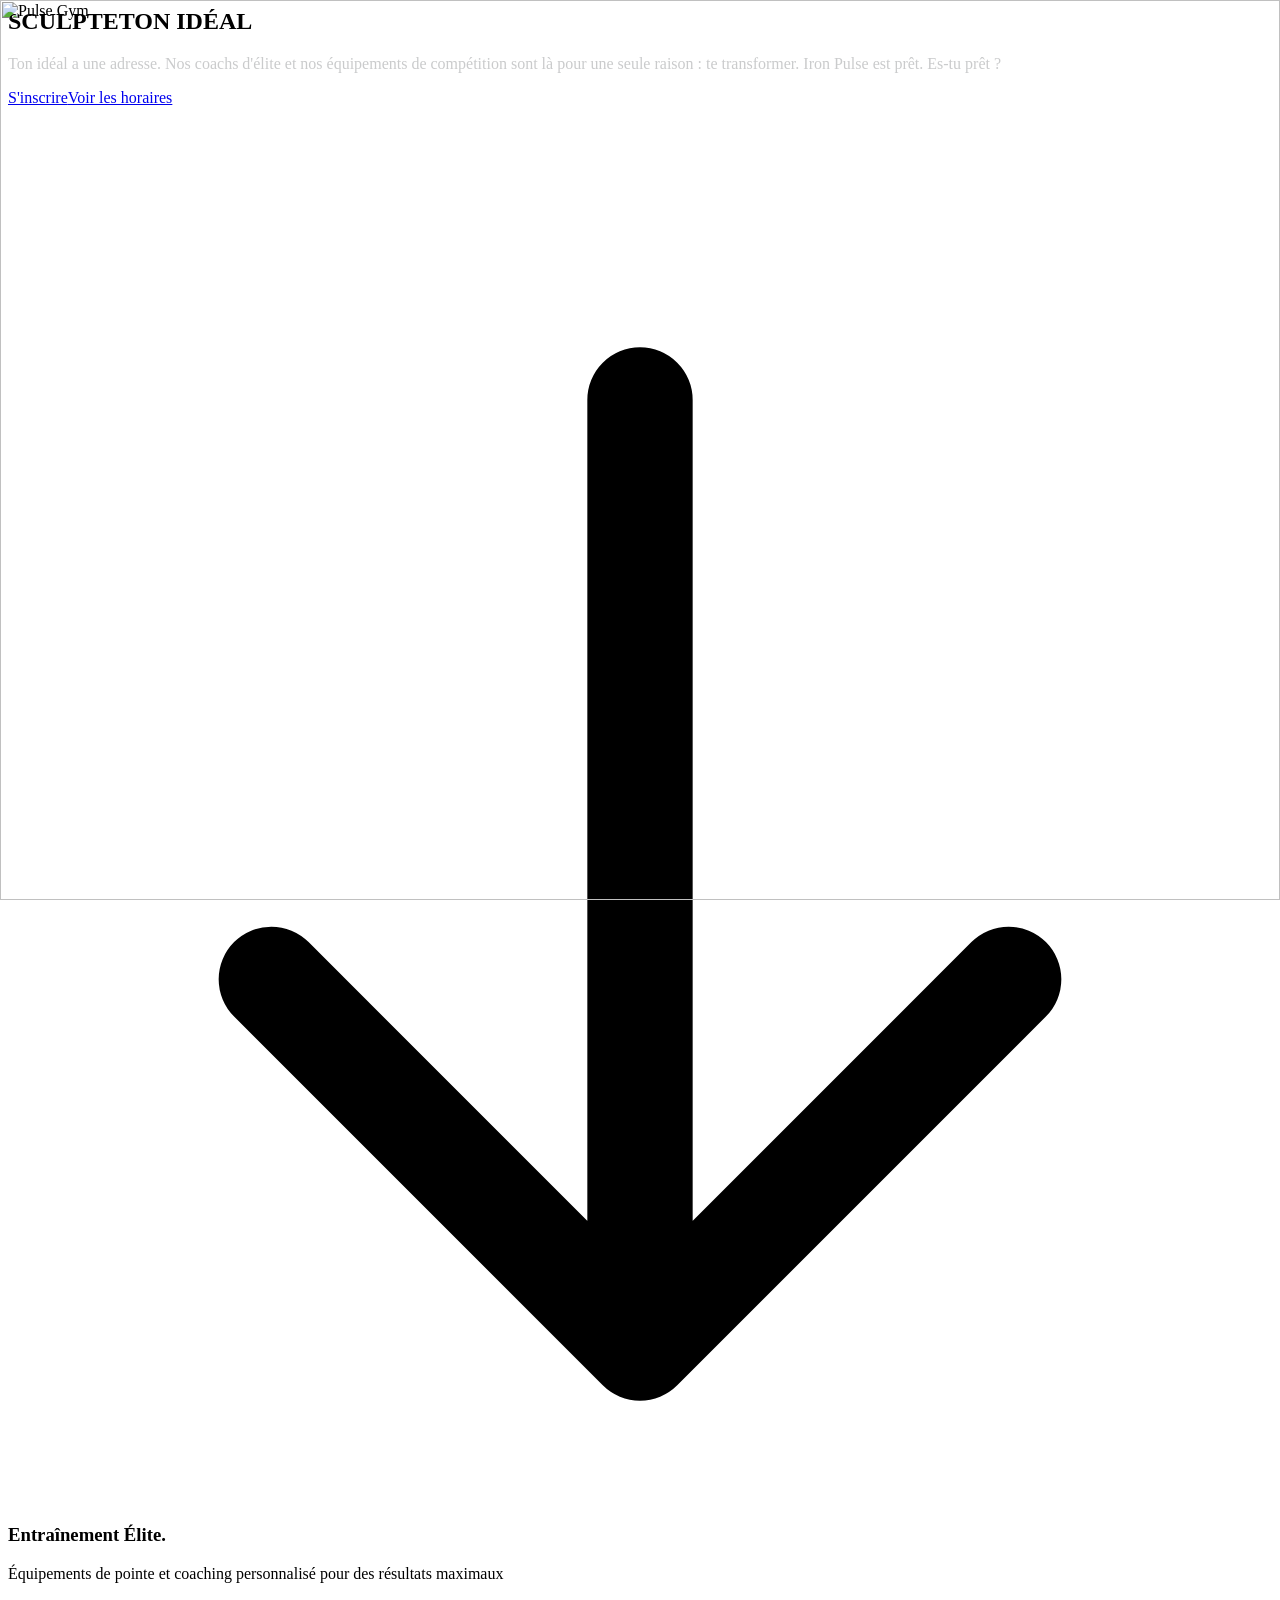
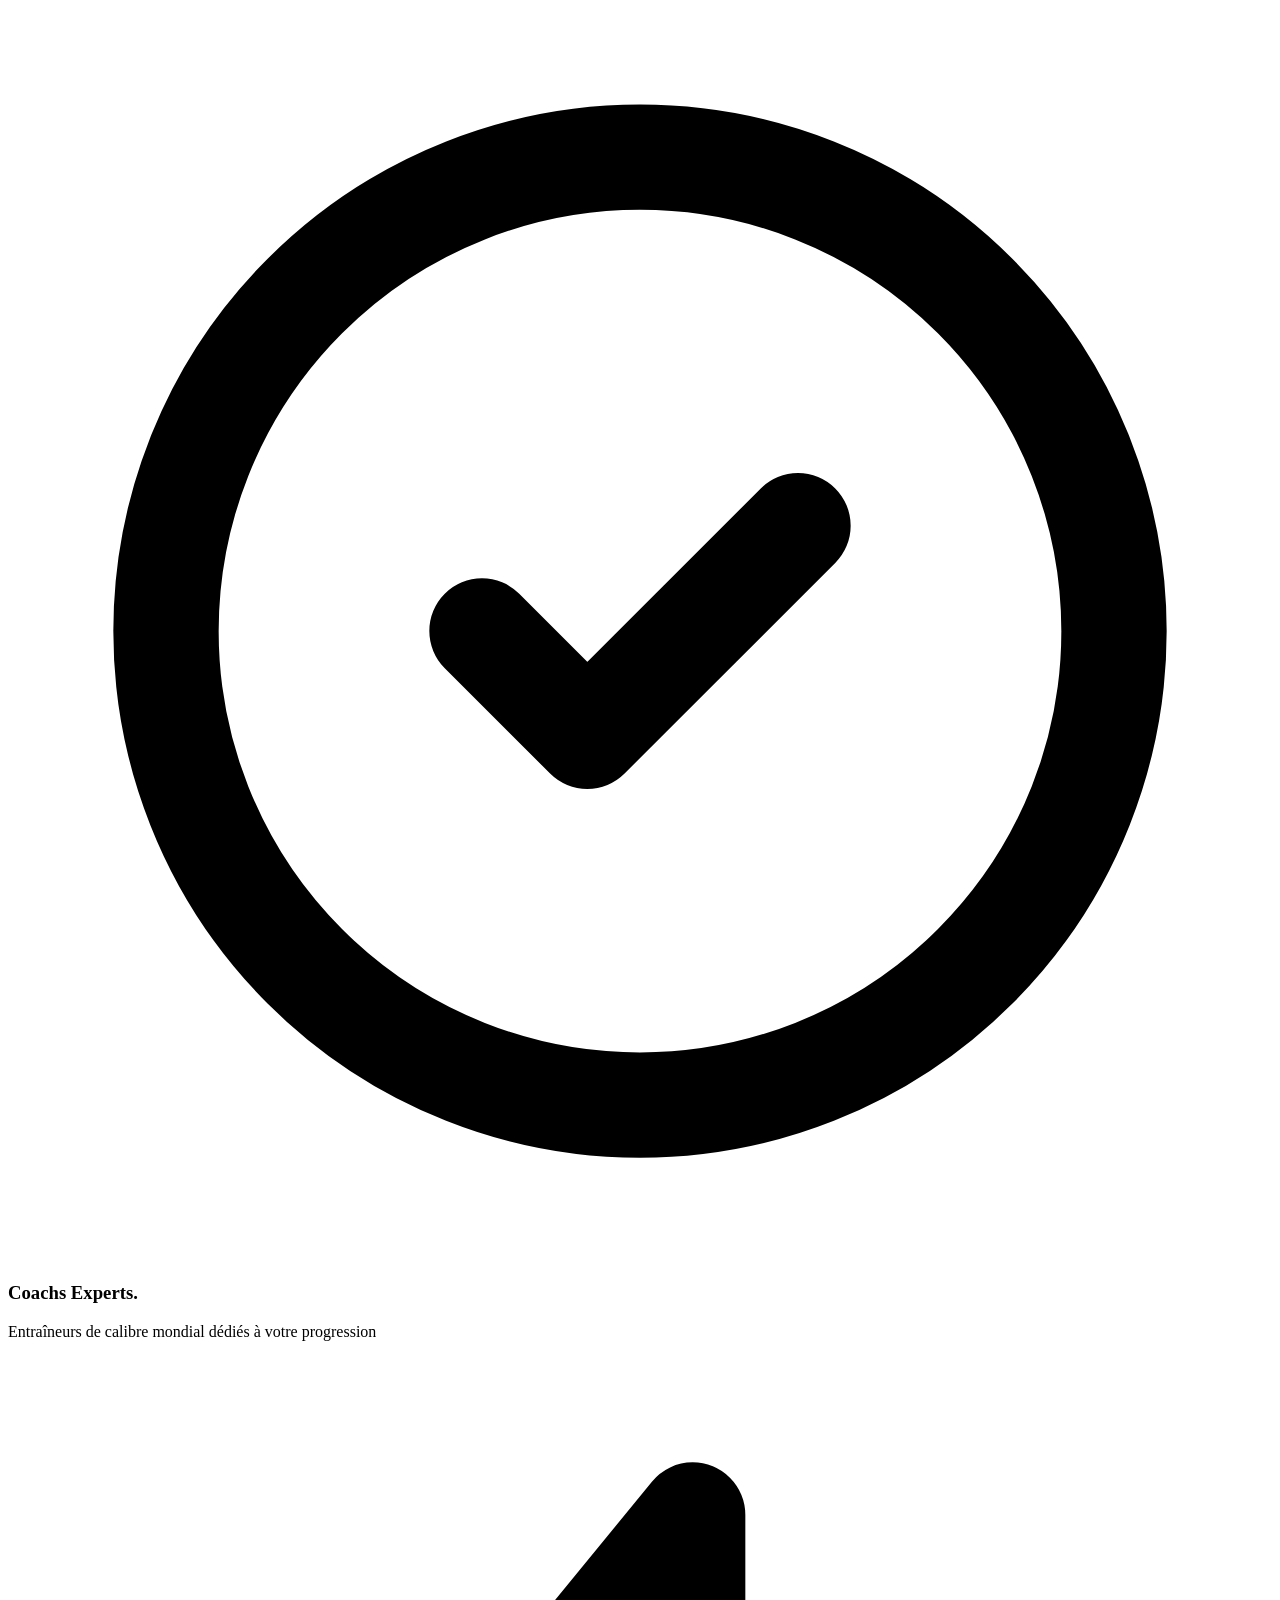
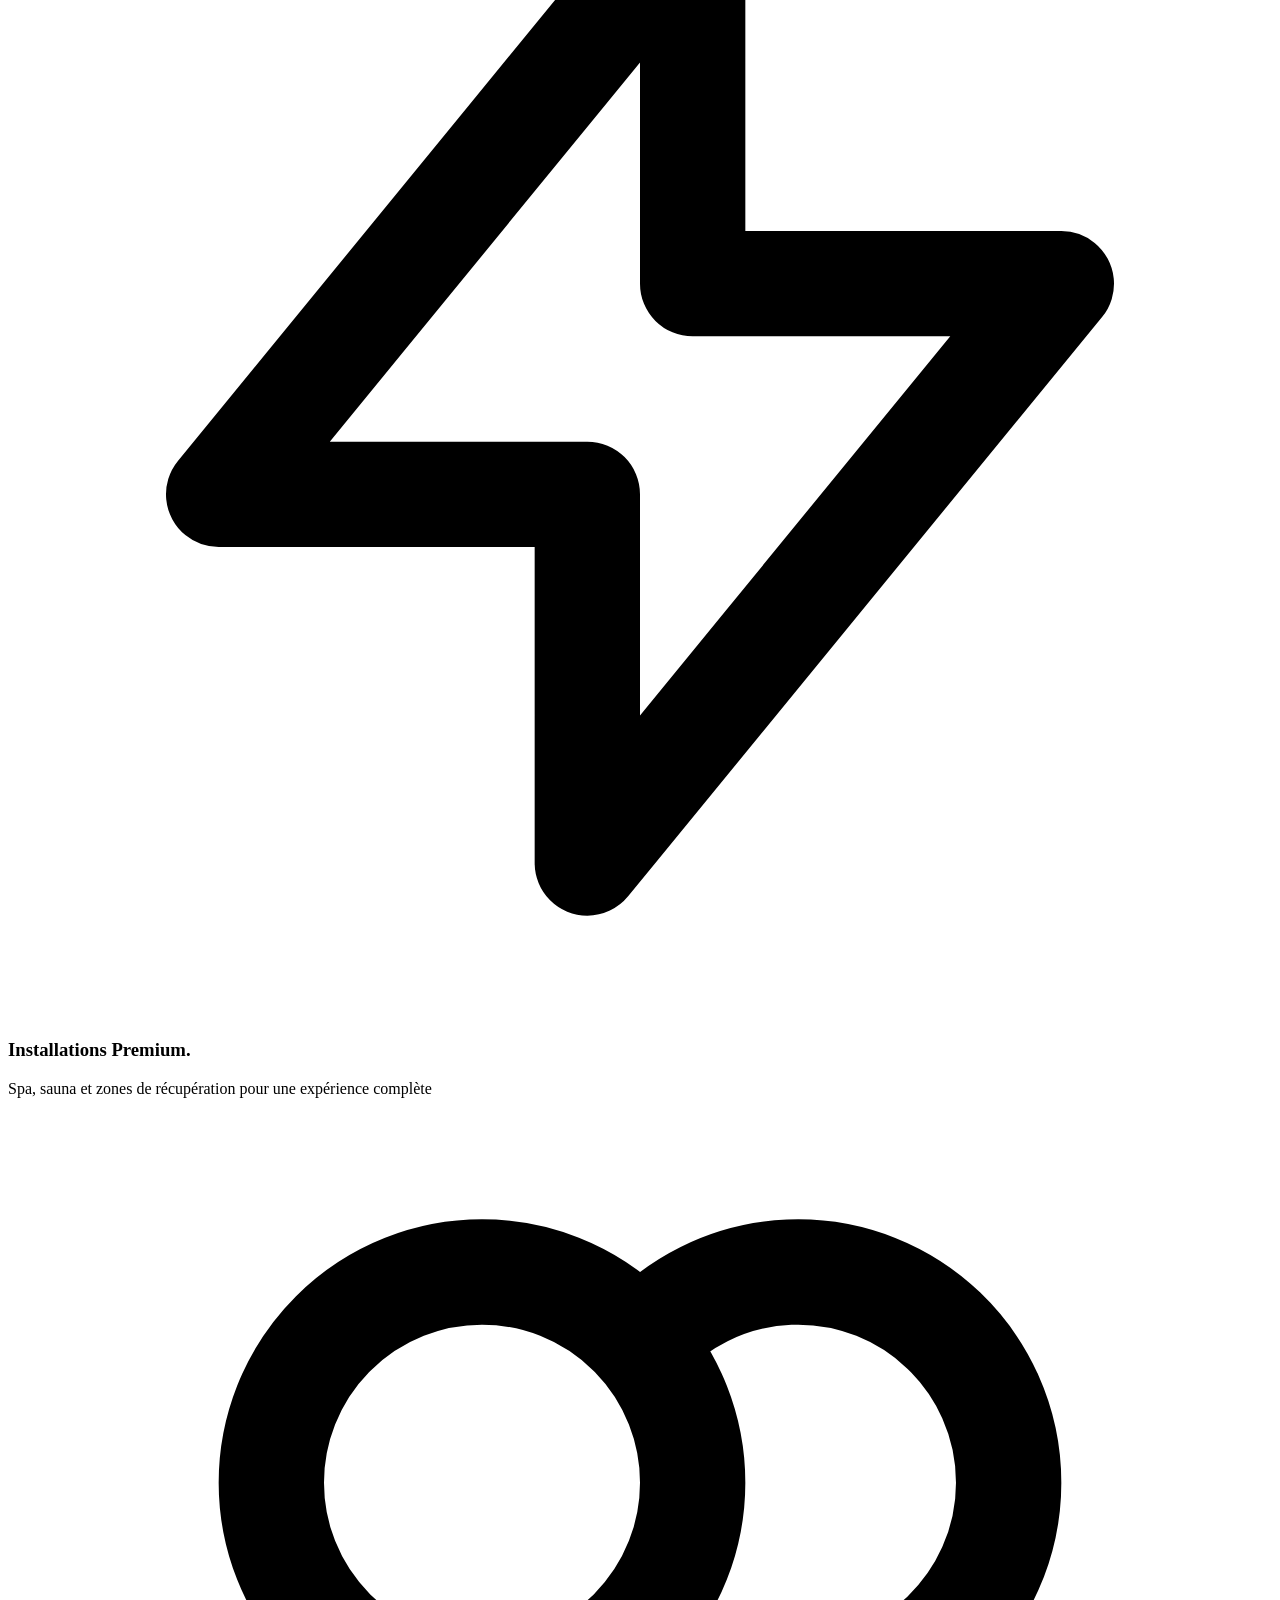
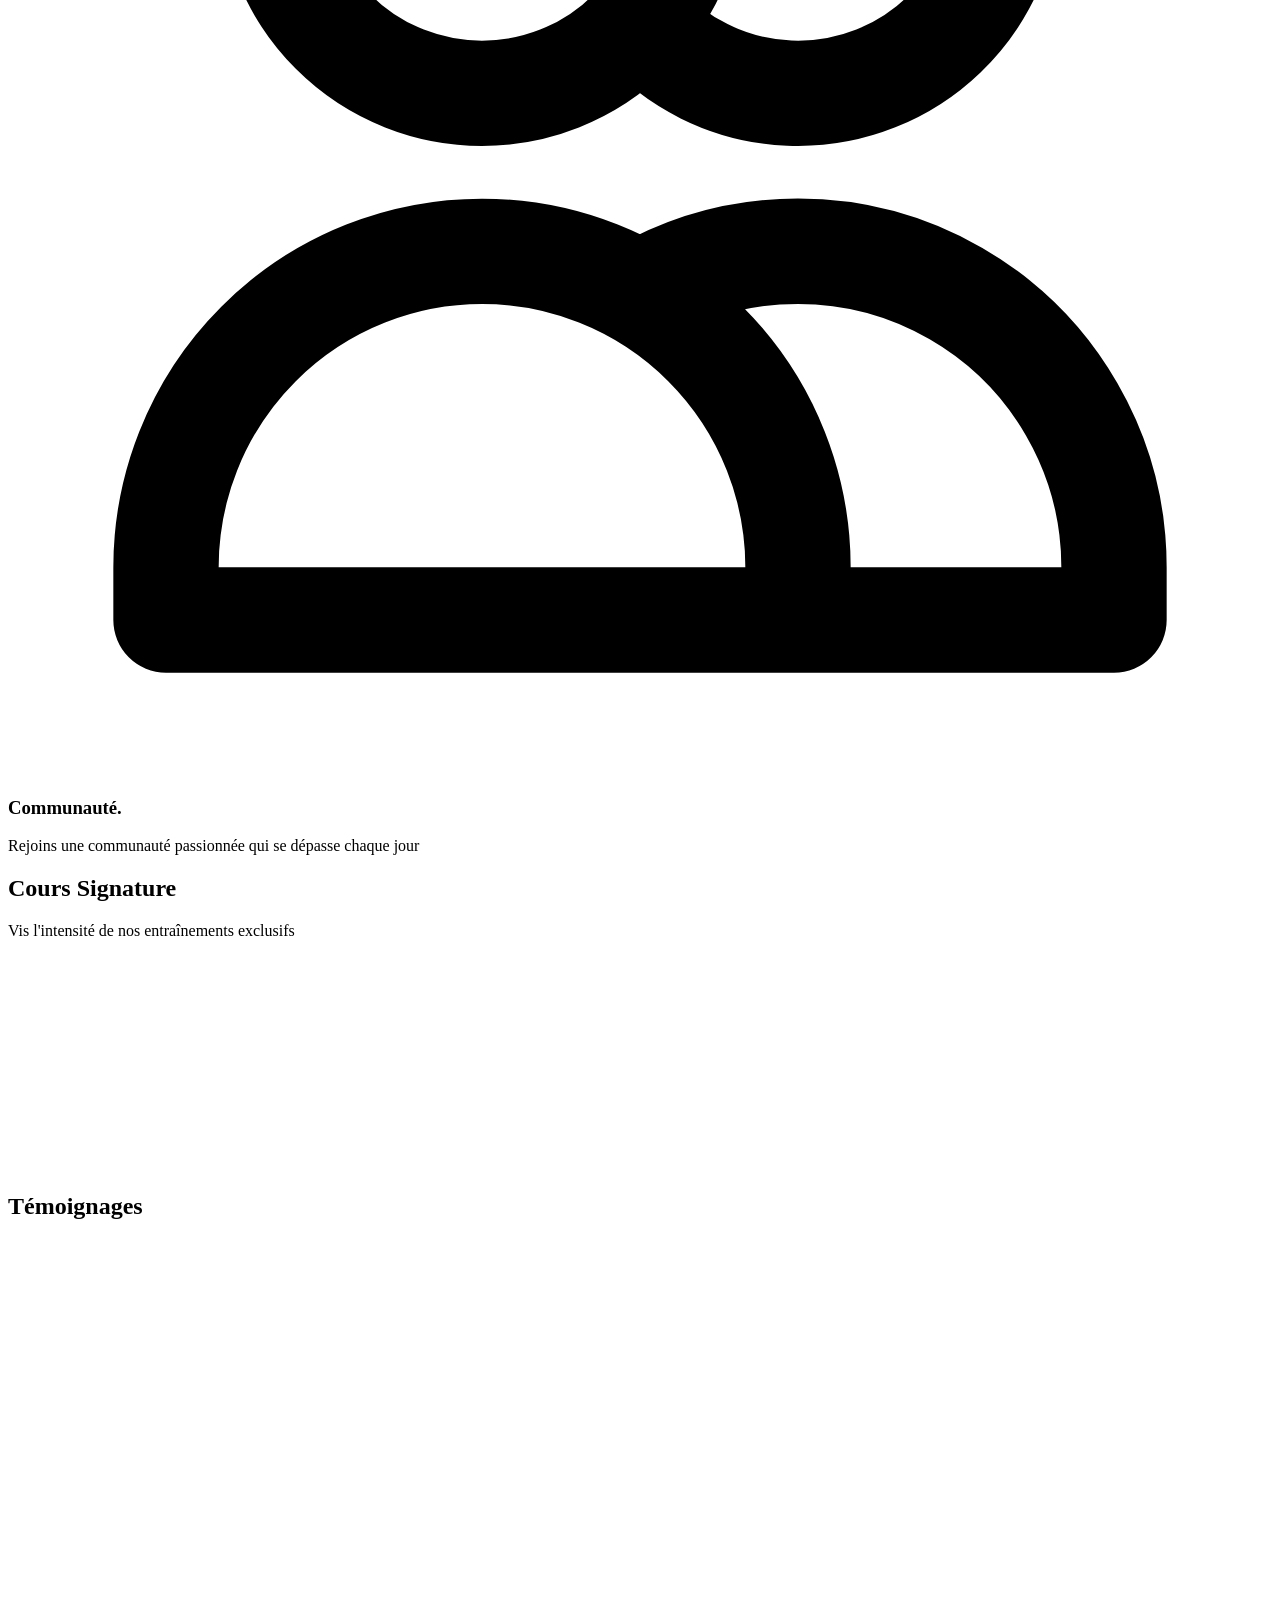
==== index.html @ 48e6e73b "Add files via upload" ====
<html lang="en"><head>
    <meta charset="UTF-8">
    <link rel="icon" href="/logo.png">
    <meta name="viewport" content="width=device-width, initial-scale=1.0">
    <title>Iron Pulse</title>
    <meta name="description" content="Pulse Gym is a fitness club that offers a wide range of classes and training programs to help you achieve your fitness goals.">
    <meta name="keywords" content="Pulse Gym, fitness, classes, trainers, schedule, contact">
    <meta name="author" content="Pulse Gym">
    <meta name="robots" content="index, follow">
    <link href="https://fonts.googleapis.com/css2?family=Inter:wght@400;500;600;700&amp;family=Oswald:wght@400;500;600;700&amp;family=Bebas+Neue&amp;display=swap" rel="stylesheet">
    <script src="js/index.js" defer></script>
    <link rel="stylesheet" href="css/index.css">
    <link rel="stylesheet" href="css/hero-index.css"></head>
  <body class="bg-blackPulse text-white font-sans">
    <div id="root"><div class="min-h-screen flex flex-col bg-blackPulse"><section class="hero-index-section relative w-full bg-blackPulse min-h-screen flex items-center overflow-hidden"><div class="absolute inset-0 z-0"><img id="hero-img" src="media/hero.webp" alt="Pulse Gym" style="position:absolute;inset:0;width:100%;height:100%;object-fit:cover;"><div class="absolute inset-0 bg-gradient-to-b from-black via-black/40 to-transparent opacity-75"><div class="absolute inset-0 bg-gradient-to-r from-black via-transparent to-black opacity-50"></div><div class="absolute inset-0 bg-[url('/noise.png')] opacity-[0.03] mix-blend-overlay"></div></div></div><div class="relative z-10 container mx-auto px-4 pt-32 pb-16"><div class="max-w-4xl"><h1 class="text-[12vw] lg:text-[12rem] font-display leading-[0.8] tracking-tighter">SCULPTE<span class="block text-transparent bg-clip-text bg-gradient-to-r from-orangePulse via-red-500 to-yellow-500 animate-gradient-x">TON IDÉAL</span></h1><p style="color:rgb(202, 203, 204)" class="font-athletic text-2xl text-greyPulse mt-6 max-w-2xl">Ton idéal a une adresse.
Nos coachs d'élite et nos équipements de compétition
sont là pour une seule raison : <span class="text-orangePulse">te transformer.</span>
Iron Pulse est prêt. Es-tu prêt ?</p><div class="flex gap-6 mt-8"><a class="group relative px-12 py-4 overflow-hidden bg-gradient-to-r from-orangePulse to-red-500 
                       text-xl font-athletic uppercase tracking-wider text-white
                       hover:from-white hover:to-white hover:text-blackPulse transition-all duration-300 flex items-center justify-center" href="/membership" data-discover="true">S'inscrire</a><a class="px-12 py-4 border-2 border-white/30 text-white text-xl font-athletic 
                       uppercase tracking-wider hover:bg-white/10 transition-all duration-300 
                       backdrop-blur-sm flex items-center justify-center" href="schedule.html" data-discover="true">Voir les horaires</a></div></div></div></section><main class="bg-blackPulse text-white"><section class="max-w-7xl mx-auto px-4 py-16"><div style="opacity: 0; transform: translateY(30px);"><h2 class="text-7xl md:text-8xl font-display text-transparent bg-clip-text bg-gradient-to-r from-orangePulse via-red-500 to-yellow-500 animate-gradient-x mb-8">DÉPASSE TES LIMITES</h2><div class="space-y-4"><p class="font-athletic text-3xl text-greyPulse leading-tight tracking-wide" style="opacity: 0; transform: translateX(-20px);">TRANSFORME TON CORPS DANS NOS<span class="text-orangePulse"> INSTALLATIONS D'ÉLITE </span></p><p class="font-athletic text-2xl text-greyPulse leading-tight tracking-wide" style="opacity: 0; transform: translateX(-20px);">LÀ OÙ LES CHAMPIONS S'ENTRAÎNENT 24/7</p></div></div></section><section class="bg-gradient-to-b from-black/50 to-transparent py-24"><div class="max-w-7xl mx-auto px-4"><div class="grid grid-cols-1 md:grid-cols-2 lg:grid-cols-4 gap-8"><div class="bg-black/30 p-8 rounded-lg border border-white/5 hover:border-orangePulse/30 transition-all duration-300"><div class="text-orangePulse mb-4"><svg class="w-8 h-8" fill="none" viewBox="0 0 24 24" stroke="currentColor"><path stroke-linecap="round" stroke-linejoin="round" stroke-width="2" d="M19 14l-7 7m0 0l-7-7m7 7V3"></path></svg></div><h3 class="text-3xl font-display text-white mb-3">Entraînement Élite<span class="text-orangePulse">.</span></h3><p class="font-athletic text-lg text-greyPulse">Équipements de pointe et coaching personnalisé pour des résultats maximaux</p></div><div class="bg-black/30 p-8 rounded-lg border border-white/5 hover:border-orangePulse/30 transition-all duration-300"><div class="text-orangePulse mb-4"><svg class="w-8 h-8" fill="none" viewBox="0 0 24 24" stroke="currentColor"><path stroke-linecap="round" stroke-linejoin="round" stroke-width="2" d="M9 12l2 2 4-4m6 2a9 9 0 11-18 0 9 9 0 0118 0z"></path></svg></div><h3 class="text-3xl font-display text-white mb-3">Coachs Experts<span class="text-orangePulse">.</span></h3><p class="font-athletic text-lg text-greyPulse">Entraîneurs de calibre mondial dédiés à votre progression</p></div><div class="bg-black/30 p-8 rounded-lg border border-white/5 hover:border-orangePulse/30 transition-all duration-300"><div class="text-orangePulse mb-4"><svg class="w-8 h-8" fill="none" viewBox="0 0 24 24" stroke="currentColor"><path stroke-linecap="round" stroke-linejoin="round" stroke-width="2" d="M13 10V3L4 14h7v7l9-11h-7z"></path></svg></div><h3 class="text-3xl font-display text-white mb-3">Installations Premium<span class="text-orangePulse">.</span></h3><p class="font-athletic text-lg text-greyPulse">Spa, sauna et zones de récupération pour une expérience complète</p></div><div class="bg-black/30 p-8 rounded-lg border border-white/5 hover:border-orangePulse/30 transition-all duration-300"><div class="text-orangePulse mb-4"><svg class="w-8 h-8" fill="none" viewBox="0 0 24 24" stroke="currentColor"><path stroke-linecap="round" stroke-linejoin="round" stroke-width="2" d="M12 4.354a4 4 0 110 5.292M15 21H3v-1a6 6 0 0112 0v1zm0 0h6v-1a6 6 0 00-9-5.197M13 7a4 4 0 11-8 0 4 4 0 018 0z"></path></svg></div><h3 class="text-3xl font-display text-white mb-3">Communauté<span class="text-orangePulse">.</span></h3><p class="font-athletic text-lg text-greyPulse">Rejoins une communauté passionnée qui se dépasse chaque jour</p></div></div></div></section><section class="py-24 relative overflow-hidden"><div class="absolute inset-0 bg-[url('https://images.unsplash.com/photo-1534258936925-c58bed479fcb')] bg-cover bg-center opacity-20"></div><div class="relative max-w-7xl mx-auto px-4"><div class="text-center mb-16"><h2 class="text-6xl font-display mb-4">Cours Signature</h2><p class="font-athletic text-2xl text-greyPulse">Vis l'intensité de nos entraînements exclusifs</p></div><div class="grid grid-cols-1 md:grid-cols-3 gap-8"><div class="group relative aspect-[3/4] overflow-hidden rounded-lg cursor-pointer" style="background-image: url(&quot;https://images.unsplash.com/photo-1601422407692-ec4eeec1d9b3?q=80&amp;w=1200&quot;); background-size: cover; background-position: center center; opacity: 0; transform: scale(0.9);"><div class="absolute inset-0 bg-gradient-to-t from-black via-black/50 to-transparent opacity-80 group-hover:opacity-90 transition-opacity duration-300"></div><div class="absolute bottom-0 left-0 p-6"><h3 class="text-3xl font-display text-white mb-2">HIIT Fusion</h3><a class="inline-block bg-orangePulse text-white px-6 py-2 font-athletic uppercase tracking-wider hover:bg-white hover:text-orangePulse transition-all duration-300" href="classes.html" data-discover="true">En savoir plus</a></div></div><div class="group relative aspect-[3/4] overflow-hidden rounded-lg cursor-pointer" style="background-image: url(&quot;https://images.unsplash.com/photo-1517838277536-f5f99be501cd?q=80&amp;w=1200&quot;); background-size: cover; background-position: center center; opacity: 0; transform: scale(0.9);"><div class="absolute inset-0 bg-gradient-to-t from-black via-black/50 to-transparent opacity-80 group-hover:opacity-90 transition-opacity duration-300"></div><div class="absolute bottom-0 left-0 p-6"><h3 class="text-3xl font-display text-white mb-2">Haltérophilie</h3><a class="inline-block bg-orangePulse text-white px-6 py-2 font-athletic uppercase tracking-wider hover:bg-white hover:text-orangePulse transition-all duration-300" href="classes.html" data-discover="true">En savoir plus</a></div></div><div class="group relative aspect-[3/4] overflow-hidden rounded-lg cursor-pointer" style="background-image: url(&quot;https://images.unsplash.com/photo-1549719386-74dfcbf7dbed?q=80&amp;w=1200&quot;); background-size: cover; background-position: center center; opacity: 0; transform: scale(0.9);"><div class="absolute inset-0 bg-gradient-to-t from-black via-black/50 to-transparent opacity-80 group-hover:opacity-90 transition-opacity duration-300"></div><div class="absolute bottom-0 left-0 p-6"><h3 class="text-3xl font-display text-white mb-2">Boxe</h3><a class="inline-block bg-orangePulse text-white px-6 py-2 font-athletic uppercase tracking-wider hover:bg-white hover:text-orangePulse transition-all duration-300" href="classes.html" data-discover="true">En savoir plus</a></div></div></div></div></section><section class="py-24 bg-gradient-to-b from-transparent to-black/50"><div class="max-w-7xl mx-auto px-4"><h2 class="text-6xl font-display text-center mb-16">Témoignages</h2><div class="grid grid-cols-1 md:grid-cols-3 gap-8"><div class="bg-black/30 p-8 rounded-lg relative" style="opacity: 0; transform: translateY(20px);"><div class="mb-6"><img src="https://images.unsplash.com/photo-1438761681033-6461ffad8d80?w=400" alt="Sarah Johnson" class="w-20 h-20 rounded-full mx-auto mb-4 object-cover"><p class="font-athletic text-xl text-greyPulse mb-4">"Iron Pulse a complètement transformé ma façon de m'entraîner. Les installations et les coachs sont exceptionnels."</p><h4 class="text-xl font-display text-orangePulse">Sarah Johnson</h4><p class="font-athletic text-greyPulse">Athlète professionnelle</p></div></div><div class="bg-black/30 p-8 rounded-lg relative" style="opacity: 0; transform: translateY(20px);"><div class="mb-6"><img src="https://images.unsplash.com/photo-1472099645785-5658abf4ff4e?w=400" alt="Michael Chen" class="w-20 h-20 rounded-full mx-auto mb-4 object-cover"><p class="font-athletic text-xl text-greyPulse mb-4">"Les horaires flexibles et les équipements haut de gamme s'adaptent parfaitement à mon mode de vie chargé."</p><h4 class="text-xl font-display text-orangePulse">Michael Chen</h4><p class="font-athletic text-greyPulse">Chef d'entreprise</p></div></div><div class="bg-black/30 p-8 rounded-lg relative" style="opacity: 0; transform: translateY(20px);"><div class="mb-6"><img src="https://images.unsplash.com/photo-1534528741775-53994a69daeb?w=400" alt="Emma Williams" class="w-20 h-20 rounded-full mx-auto mb-4 object-cover"><p class="font-athletic text-xl text-greyPulse mb-4">"L'ambiance ici est incroyable. Je n'ai jamais été aussi motivée à me surpasser."</p><h4 class="text-xl font-display text-orangePulse">Emma Williams</h4><p class="font-athletic text-greyPulse">Passionnée de fitness</p></div></div></div></div></section><section class="py-24 relative overflow-hidden"><div class="absolute inset-0 bg-gradient-to-r from-orangePulse to-red-500 opacity-50"></div><div class="relative max-w-7xl mx-auto px-4 text-center"><div style="opacity: 0; transform: translateY(30px);"><h2 class="text-7xl md:text-9xl font-display uppercase mb-8" style="opacity: 0; transform: scale(0.9);"><span style="opacity: 0; transform: translateY(20px);">ÉCRIS</span> <span class="text-transparent bg-clip-text bg-gradient-to-r from-black to-black/80" style="opacity: 0; transform: translateY(20px);">TON HISTOIRE</span></h2><div class="flex flex-wrap justify-center gap-6" style="opacity: 0; transform: translateY(20px);"><a class="bg-black text-white px-12 py-4 text-xl font-athletic uppercase tracking-wider hover:bg-white hover:text-black transition-all duration-300 transform hover:scale-105" href="membership.html" data-discover="true">Rejoindre</a><a class="border-2 border-black text-black px-12 py-4 text-xl font-athletic uppercase tracking-wider hover:bg-black hover:text-white transition-all duration-300 transform hover:scale-105" href="contact.html" data-discover="true">Nous contacter</a></div></div></div></section></main><footer></footer></div></div> 
                            </body></html>
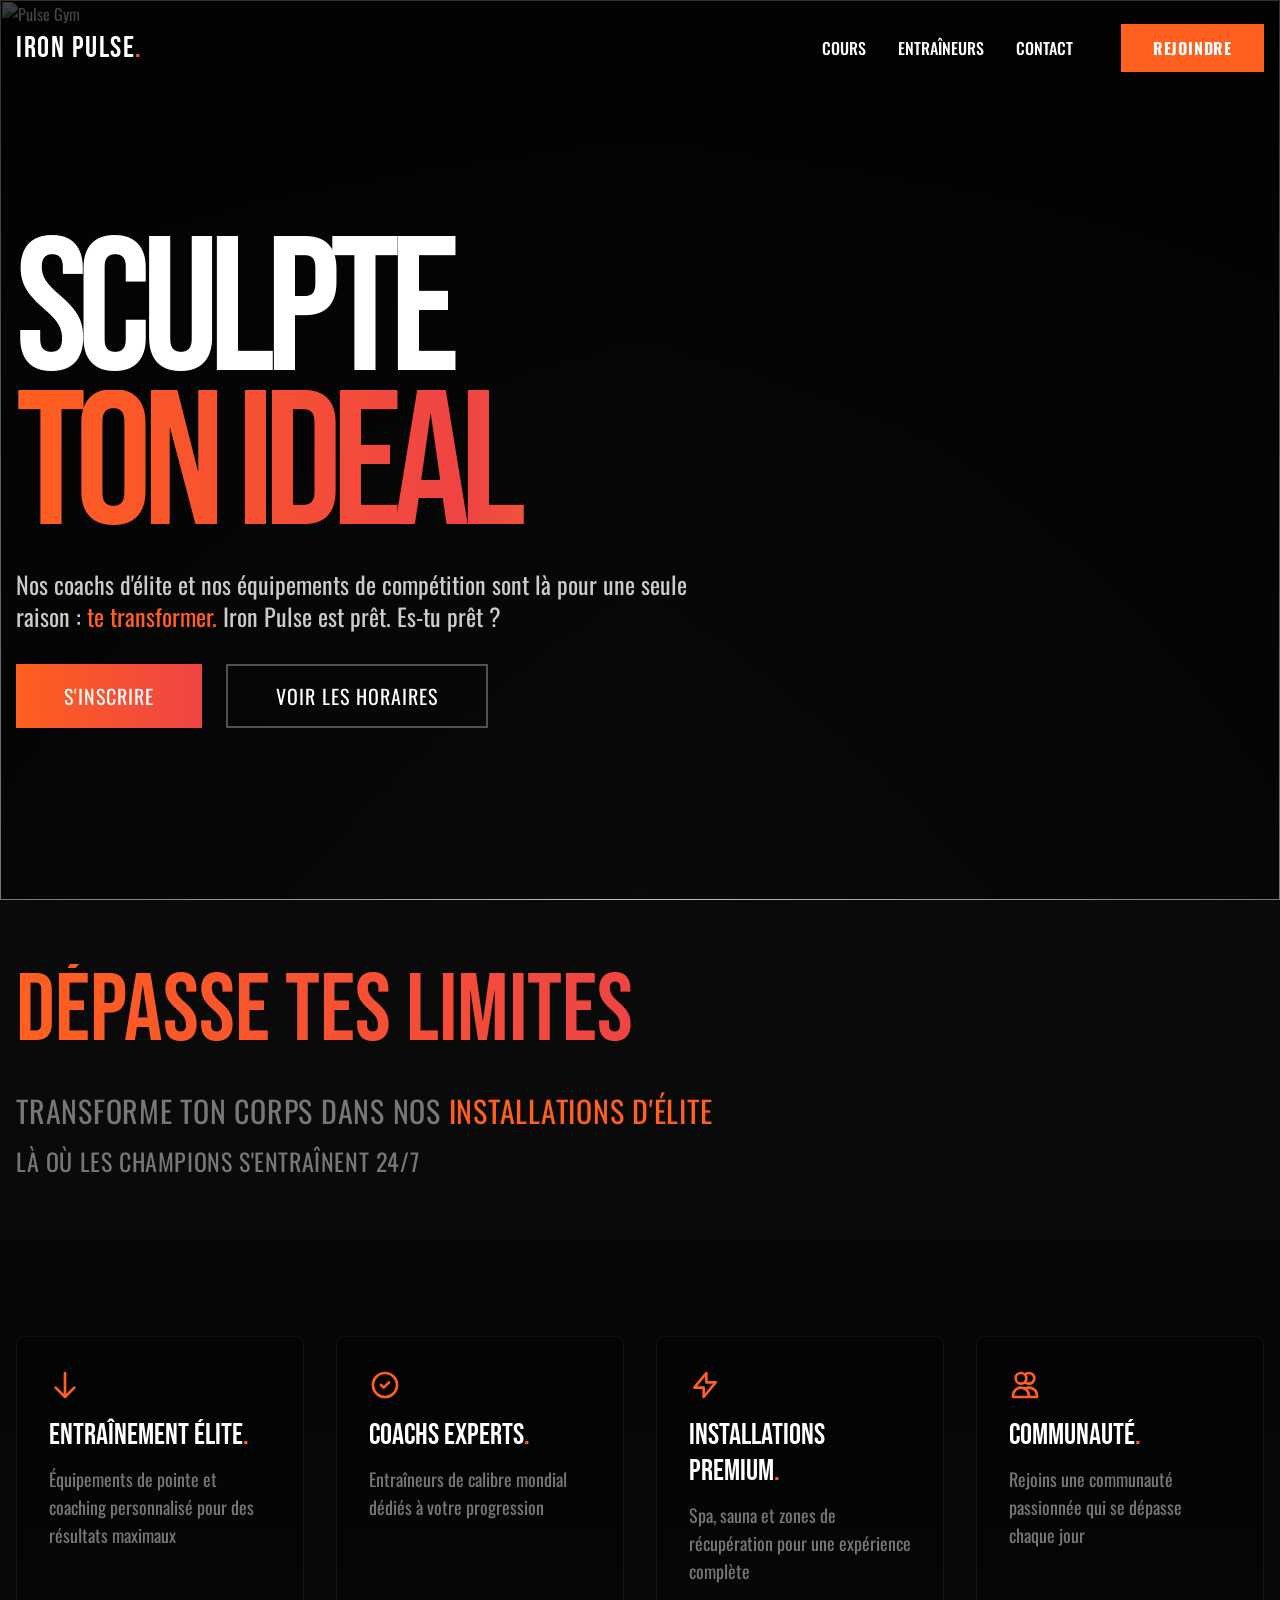
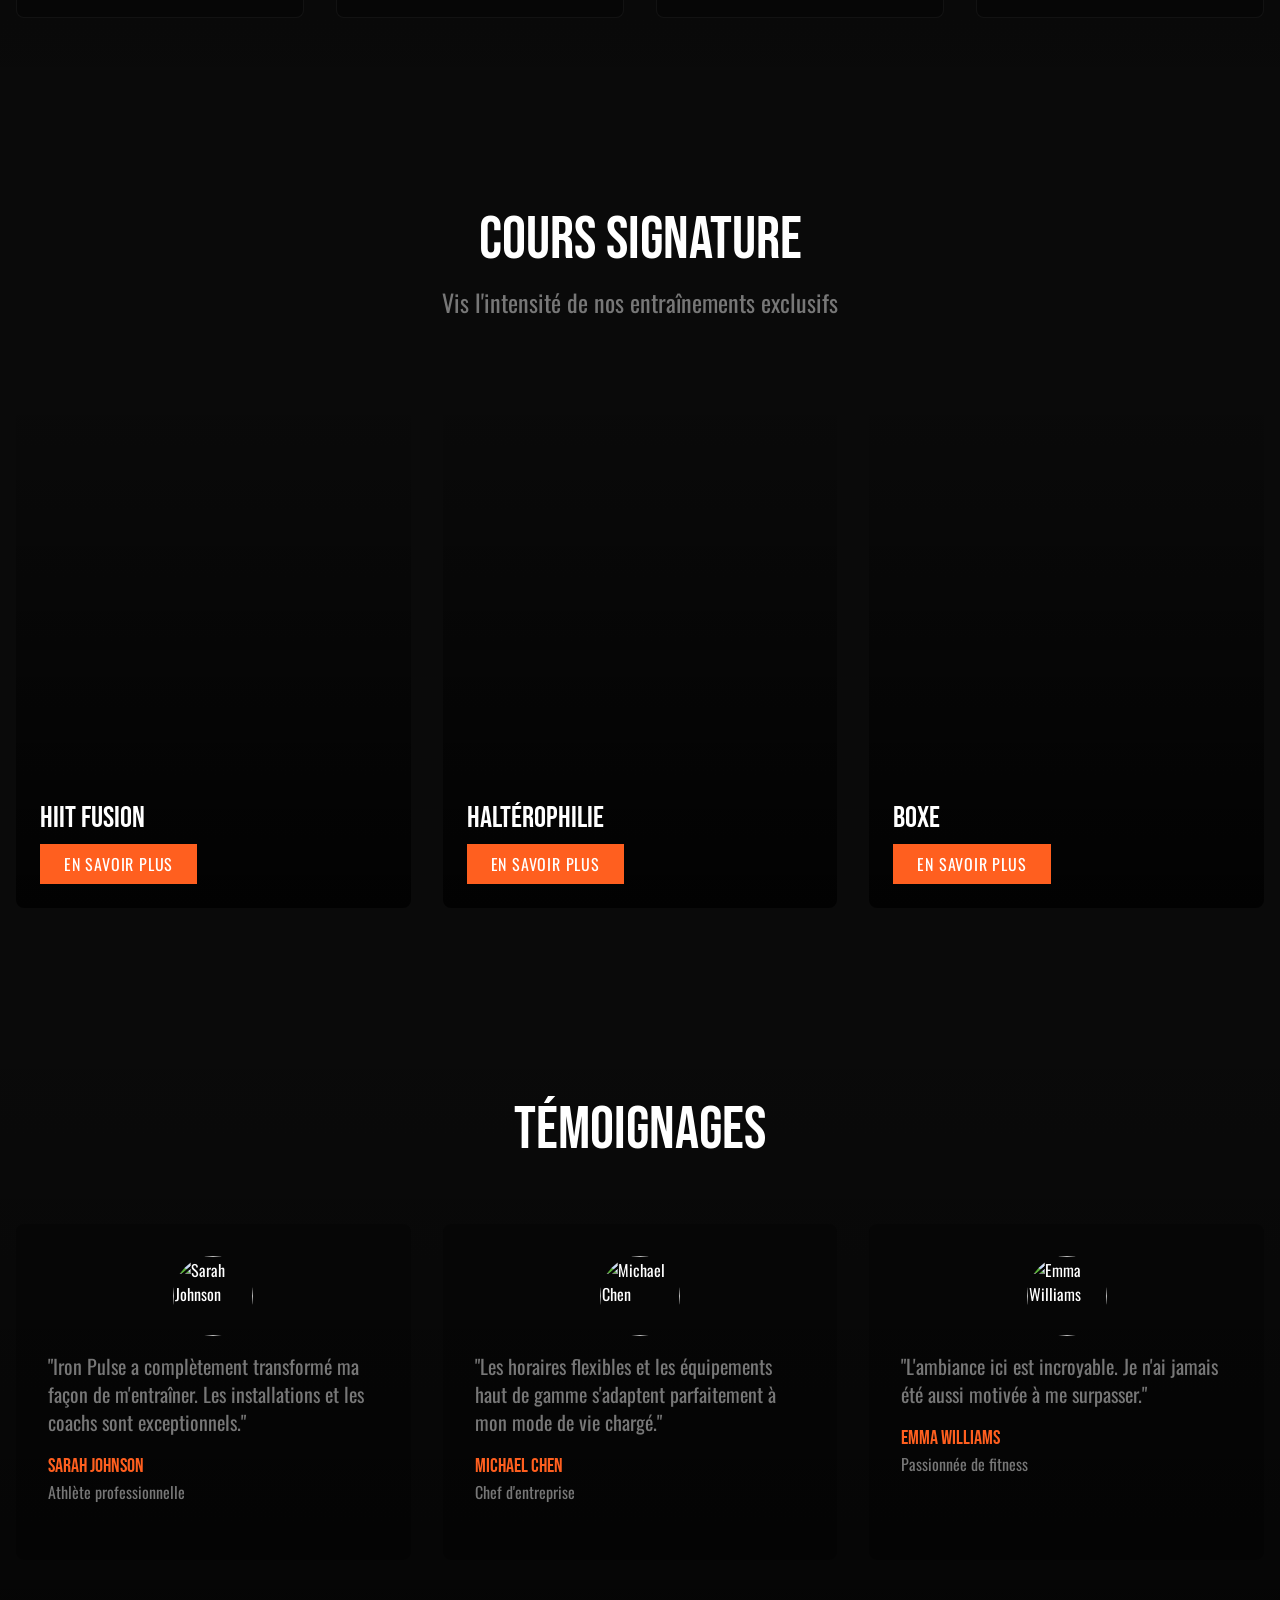
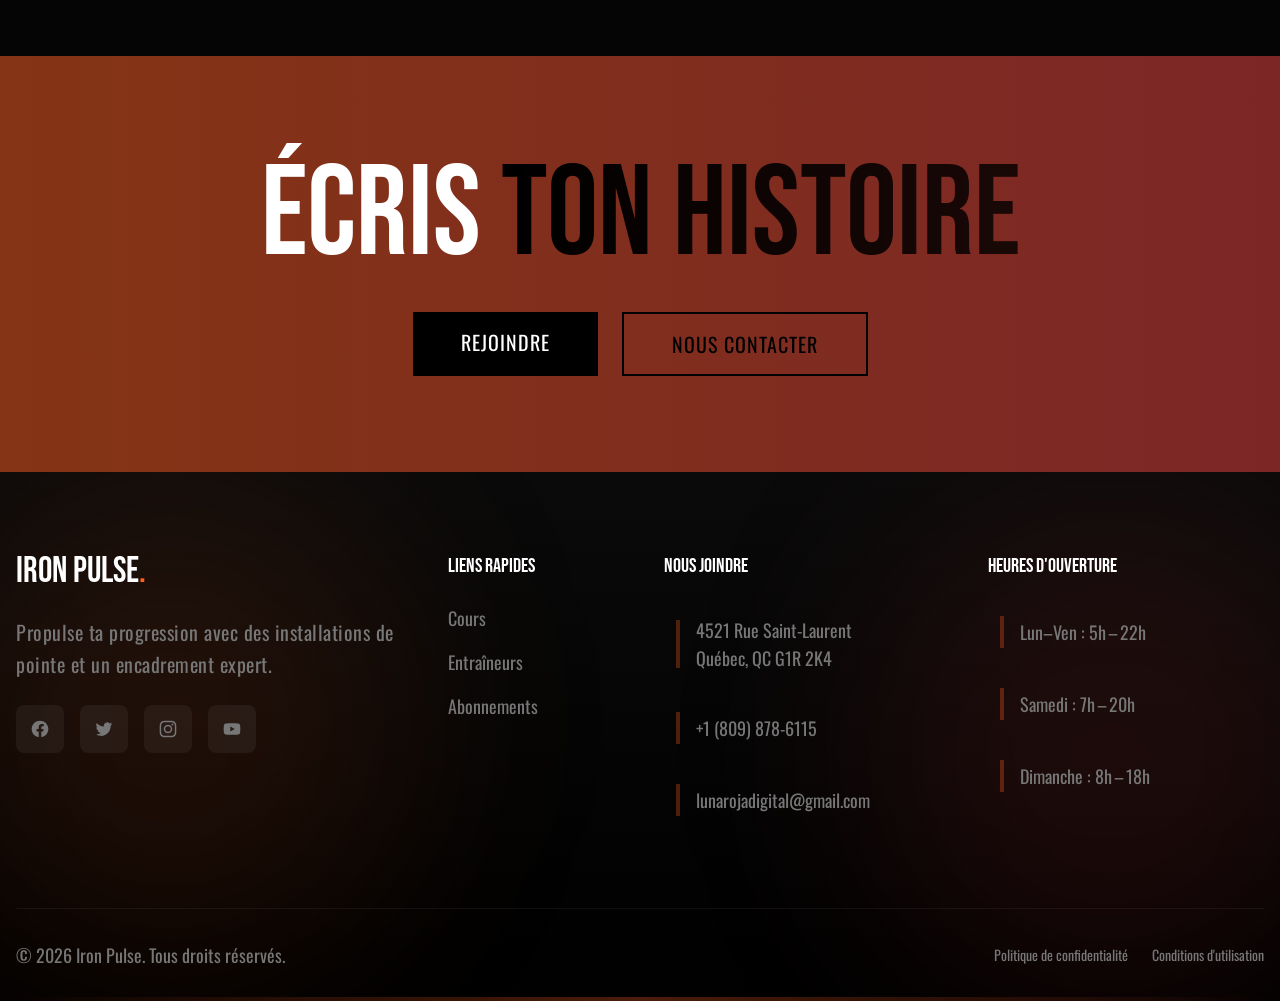
==== commit 23bf11da: "Add files via upload" ====
--- a/index.html
+++ b/index.html
@@ -7,17 +7,41 @@
     <meta name="keywords" content="Pulse Gym, fitness, classes, trainers, schedule, contact">
     <meta name="author" content="Pulse Gym">
     <meta name="robots" content="index, follow">
-    <link href="https://fonts.googleapis.com/css2?family=Inter:wght@400;500;600;700&amp;family=Oswald:wght@400;500;600;700&amp;family=Bebas+Neue&amp;display=swap" rel="stylesheet">
-    <script src="js/index.js" defer></script>
+    <link rel="preload" href="font/BebasNeue-Regular.woff2" as="font" type="font/woff2" crossorigin>
+    <link rel="preload" href="font/Oswald-VariableFont_wght.woff2" as="font" type="font/woff2" crossorigin>
+    <link rel="preload" as="script" href="js/index.js">
     <link rel="stylesheet" href="css/index.css">
     <link rel="stylesheet" href="css/hero-index.css"></head>
   <body class="bg-blackPulse text-white font-sans">
-    <div id="root"><div class="min-h-screen flex flex-col bg-blackPulse"><section class="hero-index-section relative w-full bg-blackPulse min-h-screen flex items-center overflow-hidden"><div class="absolute inset-0 z-0"><img id="hero-img" src="media/hero.webp" alt="Pulse Gym" style="position:absolute;inset:0;width:100%;height:100%;object-fit:cover;"><div class="absolute inset-0 bg-gradient-to-b from-black via-black/40 to-transparent opacity-75"><div class="absolute inset-0 bg-gradient-to-r from-black via-transparent to-black opacity-50"></div><div class="absolute inset-0 bg-[url('/noise.png')] opacity-[0.03] mix-blend-overlay"></div></div></div><div class="relative z-10 container mx-auto px-4 pt-32 pb-16"><div class="max-w-4xl"><h1 class="text-[12vw] lg:text-[12rem] font-display leading-[0.8] tracking-tighter">SCULPTE<span class="block text-transparent bg-clip-text bg-gradient-to-r from-orangePulse via-red-500 to-yellow-500 animate-gradient-x">TON IDÉAL</span></h1><p style="color:rgb(202, 203, 204)" class="font-athletic text-2xl text-greyPulse mt-6 max-w-2xl">Ton idéal a une adresse.
-Nos coachs d'élite et nos équipements de compétition
+<script>
+(function(){
+  var bar=document.getElementById('pg-bar-fill');
+  var loader=document.getElementById('pg-loader');
+  var start=Date.now();
+  var p=0;
+  var t=setInterval(function(){p=Math.min(p+(p<70?22:p<90?8:2),94);bar.style.width=p+'%';},80);
+  function hide(){
+    if(hide.done)return;
+    var delay=Math.max(0,400-(Date.now()-start));
+    setTimeout(function(){
+      hide.done=true;
+      clearInterval(t);bar.style.width='100%';
+      setTimeout(function(){loader.classList.add('pg-hide');setTimeout(function(){if(loader.parentNode)loader.remove();},420);},80);
+    },delay);
+  }
+  var img=new Image();img.onload=img.onerror=hide;
+  img.src='media/hero.webp';
+  window.addEventListener('load',hide);
+  setTimeout(hide,2000);
+})();
+</script>
+<!-- LOADER INLINE - Se muestra inmediatamente -->
+<div id="pg-loader" class="pg-loader" aria-hidden="false"><div class="pg-loader-logo">IRON PULSE<span>.</span></div><div class="pg-bar-track"><div class="pg-bar-fill" id="pg-bar-fill"></div></div></div>
+<style>.pg-loader{position:fixed;inset:0;z-index:9999;background:#0a0a0a;display:flex;flex-direction:column;align-items:center;justify-content:center;gap:2rem;transition:opacity .4s ease}.pg-loader.pg-hide{opacity:0;pointer-events:none}.pg-loader-logo{font-family:"Bebas Neue",sans-serif;font-size:3.5rem;letter-spacing:6px;color:#fff;animation:pg-pulse 1.4s ease-in-out infinite}.pg-loader-logo span{color:#FF5F1F}.pg-bar-track{width:160px;height:2px;background:rgba(255,255,255,.08);border-radius:2px;overflow:hidden}.pg-bar-fill{height:100%;width:0;background:linear-gradient(90deg,#FF5F1F,#ef4444);border-radius:2px;transition:width .25s ease}@keyframes pg-pulse{0%,100%{opacity:1}50%{opacity:.4}}.img-opt-1{background-image:url('https://images.unsplash.com/photo-1601422407692-ec4eeec1d9b3?q=75&w=640')}.img-opt-2{background-image:url('https://images.unsplash.com/photo-1517838277536-f5f99be501cd?q=75&w=640')}.img-opt-3{background-image:url('https://images.unsplash.com/photo-1549719386-74dfcbf7dbed?q=75&w=640')}@media(min-width:768px){.img-opt-1{background-image:url('https://images.unsplash.com/photo-1601422407692-ec4eeec1d9b3?q=80&w=1200')}.img-opt-2{background-image:url('https://images.unsplash.com/photo-1517838277536-f5f99be501cd?q=80&w=1200')}.img-opt-3{background-image:url('https://images.unsplash.com/photo-1549719386-74dfcbf7dbed?q=80&w=1200')}}</style>
+    <div id="root"><div class="min-h-screen flex flex-col bg-blackPulse"><section class="hero-index-section relative w-full bg-blackPulse min-h-screen flex items-center overflow-hidden"><div class="absolute inset-0 z-0"><img id="hero-img" src="media/hero.webp" alt="Pulse Gym" style="position:absolute;inset:0;width:100%;height:100%;object-fit:cover;"><div class="absolute inset-0 bg-gradient-to-b from-black via-black/40 to-transparent opacity-75"><div class="absolute inset-0 bg-gradient-to-r from-black via-transparent to-black opacity-50"></div><div class="absolute inset-0 bg-[url('/noise.png')] opacity-[0.03] mix-blend-overlay"></div></div></div><div class="relative z-10 container mx-auto px-4 pt-32 pb-16"><div class="max-w-4xl"><h1 class="text-[12vw] lg:text-[12rem] font-display leading-[0.8] tracking-tighter">SCULPTE<span class="block text-transparent bg-clip-text bg-gradient-to-r from-orangePulse via-red-500 to-yellow-500 animate-gradient-x">TON IDÉAL</span></h1><p style="color:rgb(202, 203, 204)" class="font-athletic text-2xl text-greyPulse mt-6 max-w-2xl">Nos coachs d'élite et nos équipements de compétition
 sont là pour une seule raison : <span class="text-orangePulse">te transformer.</span>
 Iron Pulse est prêt. Es-tu prêt ?</p><div class="flex gap-6 mt-8"><a class="group relative px-12 py-4 overflow-hidden bg-gradient-to-r from-orangePulse to-red-500 
                        text-xl font-athletic uppercase tracking-wider text-white
                        hover:from-white hover:to-white hover:text-blackPulse transition-all duration-300 flex items-center justify-center" href="/membership" data-discover="true">S'inscrire</a><a class="px-12 py-4 border-2 border-white/30 text-white text-xl font-athletic 
                        uppercase tracking-wider hover:bg-white/10 transition-all duration-300 
-                       backdrop-blur-sm flex items-center justify-center" href="schedule.html" data-discover="true">Voir les horaires</a></div></div></div></section><main class="bg-blackPulse text-white"><section class="max-w-7xl mx-auto px-4 py-16"><div style="opacity: 0; transform: translateY(30px);"><h2 class="text-7xl md:text-8xl font-display text-transparent bg-clip-text bg-gradient-to-r from-orangePulse via-red-500 to-yellow-500 animate-gradient-x mb-8">DÉPASSE TES LIMITES</h2><div class="space-y-4"><p class="font-athletic text-3xl text-greyPulse leading-tight tracking-wide" style="opacity: 0; transform: translateX(-20px);">TRANSFORME TON CORPS DANS NOS<span class="text-orangePulse"> INSTALLATIONS D'ÉLITE </span></p><p class="font-athletic text-2xl text-greyPulse leading-tight tracking-wide" style="opacity: 0; transform: translateX(-20px);">LÀ OÙ LES CHAMPIONS S'ENTRAÎNENT 24/7</p></div></div></section><section class="bg-gradient-to-b from-black/50 to-transparent py-24"><div class="max-w-7xl mx-auto px-4"><div class="grid grid-cols-1 md:grid-cols-2 lg:grid-cols-4 gap-8"><div class="bg-black/30 p-8 rounded-lg border border-white/5 hover:border-orangePulse/30 transition-all duration-300"><div class="text-orangePulse mb-4"><svg class="w-8 h-8" fill="none" viewBox="0 0 24 24" stroke="currentColor"><path stroke-linecap="round" stroke-linejoin="round" stroke-width="2" d="M19 14l-7 7m0 0l-7-7m7 7V3"></path></svg></div><h3 class="text-3xl font-display text-white mb-3">Entraînement Élite<span class="text-orangePulse">.</span></h3><p class="font-athletic text-lg text-greyPulse">Équipements de pointe et coaching personnalisé pour des résultats maximaux</p></div><div class="bg-black/30 p-8 rounded-lg border border-white/5 hover:border-orangePulse/30 transition-all duration-300"><div class="text-orangePulse mb-4"><svg class="w-8 h-8" fill="none" viewBox="0 0 24 24" stroke="currentColor"><path stroke-linecap="round" stroke-linejoin="round" stroke-width="2" d="M9 12l2 2 4-4m6 2a9 9 0 11-18 0 9 9 0 0118 0z"></path></svg></div><h3 class="text-3xl font-display text-white mb-3">Coachs Experts<span class="text-orangePulse">.</span></h3><p class="font-athletic text-lg text-greyPulse">Entraîneurs de calibre mondial dédiés à votre progression</p></div><div class="bg-black/30 p-8 rounded-lg border border-white/5 hover:border-orangePulse/30 transition-all duration-300"><div class="text-orangePulse mb-4"><svg class="w-8 h-8" fill="none" viewBox="0 0 24 24" stroke="currentColor"><path stroke-linecap="round" stroke-linejoin="round" stroke-width="2" d="M13 10V3L4 14h7v7l9-11h-7z"></path></svg></div><h3 class="text-3xl font-display text-white mb-3">Installations Premium<span class="text-orangePulse">.</span></h3><p class="font-athletic text-lg text-greyPulse">Spa, sauna et zones de récupération pour une expérience complète</p></div><div class="bg-black/30 p-8 rounded-lg border border-white/5 hover:border-orangePulse/30 transition-all duration-300"><div class="text-orangePulse mb-4"><svg class="w-8 h-8" fill="none" viewBox="0 0 24 24" stroke="currentColor"><path stroke-linecap="round" stroke-linejoin="round" stroke-width="2" d="M12 4.354a4 4 0 110 5.292M15 21H3v-1a6 6 0 0112 0v1zm0 0h6v-1a6 6 0 00-9-5.197M13 7a4 4 0 11-8 0 4 4 0 018 0z"></path></svg></div><h3 class="text-3xl font-display text-white mb-3">Communauté<span class="text-orangePulse">.</span></h3><p class="font-athletic text-lg text-greyPulse">Rejoins une communauté passionnée qui se dépasse chaque jour</p></div></div></div></section><section class="py-24 relative overflow-hidden"><div class="absolute inset-0 bg-[url('https://images.unsplash.com/photo-1534258936925-c58bed479fcb')] bg-cover bg-center opacity-20"></div><div class="relative max-w-7xl mx-auto px-4"><div class="text-center mb-16"><h2 class="text-6xl font-display mb-4">Cours Signature</h2><p class="font-athletic text-2xl text-greyPulse">Vis l'intensité de nos entraînements exclusifs</p></div><div class="grid grid-cols-1 md:grid-cols-3 gap-8"><div class="group relative aspect-[3/4] overflow-hidden rounded-lg cursor-pointer" style="background-image: url(&quot;https://images.unsplash.com/photo-1601422407692-ec4eeec1d9b3?q=80&amp;w=1200&quot;); background-size: cover; background-position: center center; opacity: 0; transform: scale(0.9);"><div class="absolute inset-0 bg-gradient-to-t from-black via-black/50 to-transparent opacity-80 group-hover:opacity-90 transition-opacity duration-300"></div><div class="absolute bottom-0 left-0 p-6"><h3 class="text-3xl font-display text-white mb-2">HIIT Fusion</h3><a class="inline-block bg-orangePulse text-white px-6 py-2 font-athletic uppercase tracking-wider hover:bg-white hover:text-orangePulse transition-all duration-300" href="classes.html" data-discover="true">En savoir plus</a></div></div><div class="group relative aspect-[3/4] overflow-hidden rounded-lg cursor-pointer" style="background-image: url(&quot;https://images.unsplash.com/photo-1517838277536-f5f99be501cd?q=80&amp;w=1200&quot;); background-size: cover; background-position: center center; opacity: 0; transform: scale(0.9);"><div class="absolute inset-0 bg-gradient-to-t from-black via-black/50 to-transparent opacity-80 group-hover:opacity-90 transition-opacity duration-300"></div><div class="absolute bottom-0 left-0 p-6"><h3 class="text-3xl font-display text-white mb-2">Haltérophilie</h3><a class="inline-block bg-orangePulse text-white px-6 py-2 font-athletic uppercase tracking-wider hover:bg-white hover:text-orangePulse transition-all duration-300" href="classes.html" data-discover="true">En savoir plus</a></div></div><div class="group relative aspect-[3/4] overflow-hidden rounded-lg cursor-pointer" style="background-image: url(&quot;https://images.unsplash.com/photo-1549719386-74dfcbf7dbed?q=80&amp;w=1200&quot;); background-size: cover; background-position: center center; opacity: 0; transform: scale(0.9);"><div class="absolute inset-0 bg-gradient-to-t from-black via-black/50 to-transparent opacity-80 group-hover:opacity-90 transition-opacity duration-300"></div><div class="absolute bottom-0 left-0 p-6"><h3 class="text-3xl font-display text-white mb-2">Boxe</h3><a class="inline-block bg-orangePulse text-white px-6 py-2 font-athletic uppercase tracking-wider hover:bg-white hover:text-orangePulse transition-all duration-300" href="classes.html" data-discover="true">En savoir plus</a></div></div></div></div></section><section class="py-24 bg-gradient-to-b from-transparent to-black/50"><div class="max-w-7xl mx-auto px-4"><h2 class="text-6xl font-display text-center mb-16">Témoignages</h2><div class="grid grid-cols-1 md:grid-cols-3 gap-8"><div class="bg-black/30 p-8 rounded-lg relative" style="opacity: 0; transform: translateY(20px);"><div class="mb-6"><img src="https://images.unsplash.com/photo-1438761681033-6461ffad8d80?w=400" alt="Sarah Johnson" class="w-20 h-20 rounded-full mx-auto mb-4 object-cover"><p class="font-athletic text-xl text-greyPulse mb-4">"Iron Pulse a complètement transformé ma façon de m'entraîner. Les installations et les coachs sont exceptionnels."</p><h4 class="text-xl font-display text-orangePulse">Sarah Johnson</h4><p class="font-athletic text-greyPulse">Athlète professionnelle</p></div></div><div class="bg-black/30 p-8 rounded-lg relative" style="opacity: 0; transform: translateY(20px);"><div class="mb-6"><img src="https://images.unsplash.com/photo-1472099645785-5658abf4ff4e?w=400" alt="Michael Chen" class="w-20 h-20 rounded-full mx-auto mb-4 object-cover"><p class="font-athletic text-xl text-greyPulse mb-4">"Les horaires flexibles et les équipements haut de gamme s'adaptent parfaitement à mon mode de vie chargé."</p><h4 class="text-xl font-display text-orangePulse">Michael Chen</h4><p class="font-athletic text-greyPulse">Chef d'entreprise</p></div></div><div class="bg-black/30 p-8 rounded-lg relative" style="opacity: 0; transform: translateY(20px);"><div class="mb-6"><img src="https://images.unsplash.com/photo-1534528741775-53994a69daeb?w=400" alt="Emma Williams" class="w-20 h-20 rounded-full mx-auto mb-4 object-cover"><p class="font-athletic text-xl text-greyPulse mb-4">"L'ambiance ici est incroyable. Je n'ai jamais été aussi motivée à me surpasser."</p><h4 class="text-xl font-display text-orangePulse">Emma Williams</h4><p class="font-athletic text-greyPulse">Passionnée de fitness</p></div></div></div></div></section><section class="py-24 relative overflow-hidden"><div class="absolute inset-0 bg-gradient-to-r from-orangePulse to-red-500 opacity-50"></div><div class="relative max-w-7xl mx-auto px-4 text-center"><div style="opacity: 0; transform: translateY(30px);"><h2 class="text-7xl md:text-9xl font-display uppercase mb-8" style="opacity: 0; transform: scale(0.9);"><span style="opacity: 0; transform: translateY(20px);">ÉCRIS</span> <span class="text-transparent bg-clip-text bg-gradient-to-r from-black to-black/80" style="opacity: 0; transform: translateY(20px);">TON HISTOIRE</span></h2><div class="flex flex-wrap justify-center gap-6" style="opacity: 0; transform: translateY(20px);"><a class="bg-black text-white px-12 py-4 text-xl font-athletic uppercase tracking-wider hover:bg-white hover:text-black transition-all duration-300 transform hover:scale-105" href="membership.html" data-discover="true">Rejoindre</a><a class="border-2 border-black text-black px-12 py-4 text-xl font-athletic uppercase tracking-wider hover:bg-black hover:text-white transition-all duration-300 transform hover:scale-105" href="contact.html" data-discover="true">Nous contacter</a></div></div></div></section></main><footer></footer></div></div> 
-                            </body></html>+                       backdrop-blur-sm flex items-center justify-center" href="schedule.html" data-discover="true">Voir les horaires</a></div></div></div></section><main class="bg-blackPulse text-white"><section class="max-w-7xl mx-auto px-4 py-16"><div style="opacity: 0; transform: translateY(30px);"><h2 class="text-7xl md:text-8xl font-display text-transparent bg-clip-text bg-gradient-to-r from-orangePulse via-red-500 to-yellow-500 animate-gradient-x mb-8">DÉPASSE TES LIMITES</h2><div class="space-y-4"><p class="font-athletic text-3xl text-greyPulse leading-tight tracking-wide" style="opacity: 0; transform: translateX(-20px);">TRANSFORME TON CORPS DANS NOS<span class="text-orangePulse"> INSTALLATIONS D'ÉLITE </span></p><p class="font-athletic text-2xl text-greyPulse leading-tight tracking-wide" style="opacity: 0; transform: translateX(-20px);">LÀ OÙ LES CHAMPIONS S'ENTRAÎNENT 24/7</p></div></div></section><section class="bg-gradient-to-b from-black/50 to-transparent py-24"><div class="max-w-7xl mx-auto px-4"><div class="grid grid-cols-1 md:grid-cols-2 lg:grid-cols-4 gap-8"><div class="bg-black/30 p-8 rounded-lg border border-white/5 hover:border-orangePulse/30 transition-all duration-300"><div class="text-orangePulse mb-4"><svg class="w-8 h-8" fill="none" viewBox="0 0 24 24" stroke="currentColor"><path stroke-linecap="round" stroke-linejoin="round" stroke-width="2" d="M19 14l-7 7m0 0l-7-7m7 7V3"></path></svg></div><h3 class="text-3xl font-display text-white mb-3">Entraînement Élite<span class="text-orangePulse">.</span></h3><p class="font-athletic text-lg text-greyPulse">Équipements de pointe et coaching personnalisé pour des résultats maximaux</p></div><div class="bg-black/30 p-8 rounded-lg border border-white/5 hover:border-orangePulse/30 transition-all duration-300"><div class="text-orangePulse mb-4"><svg class="w-8 h-8" fill="none" viewBox="0 0 24 24" stroke="currentColor"><path stroke-linecap="round" stroke-linejoin="round" stroke-width="2" d="M9 12l2 2 4-4m6 2a9 9 0 11-18 0 9 9 0 0118 0z"></path></svg></div><h3 class="text-3xl font-display text-white mb-3">Coachs Experts<span class="text-orangePulse">.</span></h3><p class="font-athletic text-lg text-greyPulse">Entraîneurs de calibre mondial dédiés à votre progression</p></div><div class="bg-black/30 p-8 rounded-lg border border-white/5 hover:border-orangePulse/30 transition-all duration-300"><div class="text-orangePulse mb-4"><svg class="w-8 h-8" fill="none" viewBox="0 0 24 24" stroke="currentColor"><path stroke-linecap="round" stroke-linejoin="round" stroke-width="2" d="M13 10V3L4 14h7v7l9-11h-7z"></path></svg></div><h3 class="text-3xl font-display text-white mb-3">Installations Premium<span class="text-orangePulse">.</span></h3><p class="font-athletic text-lg text-greyPulse">Spa, sauna et zones de récupération pour une expérience complète</p></div><div class="bg-black/30 p-8 rounded-lg border border-white/5 hover:border-orangePulse/30 transition-all duration-300"><div class="text-orangePulse mb-4"><svg class="w-8 h-8" fill="none" viewBox="0 0 24 24" stroke="currentColor"><path stroke-linecap="round" stroke-linejoin="round" stroke-width="2" d="M12 4.354a4 4 0 110 5.292M15 21H3v-1a6 6 0 0112 0v1zm0 0h6v-1a6 6 0 00-9-5.197M13 7a4 4 0 11-8 0 4 4 0 018 0z"></path></svg></div><h3 class="text-3xl font-display text-white mb-3">Communauté<span class="text-orangePulse">.</span></h3><p class="font-athletic text-lg text-greyPulse">Rejoins une communauté passionnée qui se dépasse chaque jour</p></div></div></div></section><section class="py-24 relative overflow-hidden"><div class="absolute inset-0 bg-[url('https://images.unsplash.com/photo-1534258936925-c58bed479fcb')] bg-cover bg-center opacity-20"></div><div class="relative max-w-7xl mx-auto px-4"><div class="text-center mb-16"><h2 class="text-6xl font-display mb-4">Cours Signature</h2><p class="font-athletic text-2xl text-greyPulse">Vis l'intensité de nos entraînements exclusifs</p></div><div class="grid grid-cols-1 md:grid-cols-3 gap-8"><div class="img-opt-1 group relative aspect-[3/4] overflow-hidden rounded-lg cursor-pointer" style="background-size: cover; background-position: center center; opacity: 0; transform: scale(0.9);"><div class="absolute inset-0 bg-gradient-to-t from-black via-black/50 to-transparent opacity-80 group-hover:opacity-90 transition-opacity duration-300"></div><div class="absolute bottom-0 left-0 p-6"><h3 class="text-3xl font-display text-white mb-2">HIIT Fusion</h3><a class="inline-block bg-orangePulse text-white px-6 py-2 font-athletic uppercase tracking-wider hover:bg-white hover:text-orangePulse transition-all duration-300" href="classes.html" data-discover="true">En savoir plus</a></div></div><div class="img-opt-2 group relative aspect-[3/4] overflow-hidden rounded-lg cursor-pointer" style="background-size: cover; background-position: center center; opacity: 0; transform: scale(0.9);"><div class="absolute inset-0 bg-gradient-to-t from-black via-black/50 to-transparent opacity-80 group-hover:opacity-90 transition-opacity duration-300"></div><div class="absolute bottom-0 left-0 p-6"><h3 class="text-3xl font-display text-white mb-2">Haltérophilie</h3><a class="inline-block bg-orangePulse text-white px-6 py-2 font-athletic uppercase tracking-wider hover:bg-white hover:text-orangePulse transition-all duration-300" href="classes.html" data-discover="true">En savoir plus</a></div></div><div class="img-opt-3 group relative aspect-[3/4] overflow-hidden rounded-lg cursor-pointer" style="background-size: cover; background-position: center center; opacity: 0; transform: scale(0.9);"><div class="absolute inset-0 bg-gradient-to-t from-black via-black/50 to-transparent opacity-80 group-hover:opacity-90 transition-opacity duration-300"></div><div class="absolute bottom-0 left-0 p-6"><h3 class="text-3xl font-display text-white mb-2">Boxe</h3><a class="inline-block bg-orangePulse text-white px-6 py-2 font-athletic uppercase tracking-wider hover:bg-white hover:text-orangePulse transition-all duration-300" href="classes.html" data-discover="true">En savoir plus</a></div></div></div></div></section><section class="py-24 bg-gradient-to-b from-transparent to-black/50"><div class="max-w-7xl mx-auto px-4"><h2 class="text-6xl font-display text-center mb-16">Témoignages</h2><div class="grid grid-cols-1 md:grid-cols-3 gap-8"><div class="bg-black/30 p-8 rounded-lg relative" style="opacity: 0; transform: translateY(20px);"><div class="mb-6"><img srcset="https://images.unsplash.com/photo-1438761681033-6461ffad8d80?w=100 640w, https://images.unsplash.com/photo-1438761681033-6461ffad8d80?w=400 1200w" sizes="80px" src="https://images.unsplash.com/photo-1438761681033-6461ffad8d80?w=400" alt="Sarah Johnson" class="w-20 h-20 rounded-full mx-auto mb-4 object-cover" loading="lazy"><p class="font-athletic text-xl text-greyPulse mb-4">"Iron Pulse a complètement transformé ma façon de m'entraîner. Les installations et les coachs sont exceptionnels."</p><h4 class="text-xl font-display text-orangePulse">Sarah Johnson</h4><p class="font-athletic text-greyPulse">Athlète professionnelle</p></div></div><div class="bg-black/30 p-8 rounded-lg relative" style="opacity: 0; transform: translateY(20px);"><div class="mb-6"><img srcset="https://images.unsplash.com/photo-1472099645785-5658abf4ff4e?w=100 640w, https://images.unsplash.com/photo-1472099645785-5658abf4ff4e?w=400 1200w" sizes="80px" src="https://images.unsplash.com/photo-1472099645785-5658abf4ff4e?w=400" alt="Michael Chen" class="w-20 h-20 rounded-full mx-auto mb-4 object-cover" loading="lazy"><p class="font-athletic text-xl text-greyPulse mb-4">"Les horaires flexibles et les équipements haut de gamme s'adaptent parfaitement à mon mode de vie chargé."</p><h4 class="text-xl font-display text-orangePulse">Michael Chen</h4><p class="font-athletic text-greyPulse">Chef d'entreprise</p></div></div><div class="bg-black/30 p-8 rounded-lg relative" style="opacity: 0; transform: translateY(20px);"><div class="mb-6"><img srcset="https://images.unsplash.com/photo-1534528741775-53994a69daeb?w=100 640w, https://images.unsplash.com/photo-1534528741775-53994a69daeb?w=400 1200w" sizes="80px" src="https://images.unsplash.com/photo-1534528741775-53994a69daeb?w=400" alt="Emma Williams" class="w-20 h-20 rounded-full mx-auto mb-4 object-cover" loading="lazy"><p class="font-athletic text-xl text-greyPulse mb-4">"L'ambiance ici est incroyable. Je n'ai jamais été aussi motivée à me surpasser."</p><h4 class="text-xl font-display text-orangePulse">Emma Williams</h4><p class="font-athletic text-greyPulse">Passionnée de fitness</p></div></div></div></div></section><section class="py-24 relative overflow-hidden"><div class="absolute inset-0 bg-gradient-to-r from-orangePulse to-red-500 opacity-50"></div><div class="relative max-w-7xl mx-auto px-4 text-center"><div style="opacity: 0; transform: translateY(30px);"><h2 class="text-7xl md:text-9xl font-display uppercase mb-8" style="opacity: 0; transform: scale(0.9);"><span style="opacity: 0; transform: translateY(20px);">ÉCRIS</span> <span class="text-transparent bg-clip-text bg-gradient-to-r from-black to-black/80" style="opacity: 0; transform: translateY(20px);">TON HISTOIRE</span></h2><div class="flex flex-wrap justify-center gap-6" style="opacity: 0; transform: translateY(20px);"><a class="bg-black text-white px-12 py-4 text-xl font-athletic uppercase tracking-wider hover:bg-white hover:text-black transition-all duration-300 transform hover:scale-105" href="membership.html" data-discover="true">Rejoindre</a><a class="border-2 border-black text-black px-12 py-4 text-xl font-athletic uppercase tracking-wider hover:bg-black hover:text-white transition-all duration-300 transform hover:scale-105" href="contact.html" data-discover="true">Nous contacter</a></div></div></div></section></main><footer></footer></div></div> <script src="js/index.js" defer></script></body></html>
--- a/css/index.css
+++ b/css/index.css
@@ -0,0 +1,2 @@
+@source "../*.html";@tailwind base;@tailwind components;@tailwind utilities;@font-face {font-family: 'Bebas Neue';
+src: url('../font/BebasNeue-Regular.woff2') format('woff2'),url('../font/BebasNeue-Regular.woff') format('woff');font-weight: 400;font-style: normal;font-display: swap;}@font-face {font-family: 'Oswald';src: url('../font/Oswald-VariableFont_wght.woff2') format('woff2'),url('../font/Oswald-VariableFont_wght.woff') format('woff');font-weight: 100 900;font-style: normal;font-display: swap;}*,:after,:before{--tw-border-spacing-x:0;--tw-border-spacing-y:0;--tw-translate-x:0;--tw-translate-y:0;--tw-rotate:0;--tw-skew-x:0;--tw-skew-y:0;--tw-scale-x:1;--tw-scale-y:1;--tw-pan-x: ;--tw-pan-y: ;--tw-pinch-zoom: ;--tw-scroll-snap-strictness:proximity;--tw-gradient-from-position: ;--tw-gradient-via-position: ;--tw-gradient-to-position: ;--tw-ordinal: ;--tw-slashed-zero: ;--tw-numeric-figure: ;--tw-numeric-spacing: ;--tw-numeric-fraction: ;--tw-ring-inset: ;--tw-ring-offset-width:0px;--tw-ring-offset-color:#fff;--tw-ring-color:rgba(59,130,246,.5);--tw-ring-offset-shadow:0 0 #0000;--tw-ring-shadow:0 0 #0000;--tw-shadow:0 0 #0000;--tw-shadow-colored:0 0 #0000;--tw-blur: ;--tw-brightness: ;--tw-contrast: ;--tw-grayscale: ;--tw-hue-rotate: ;--tw-invert: ;--tw-saturate: ;--tw-sepia: ;--tw-drop-shadow: ;--tw-backdrop-blur: ;--tw-backdrop-brightness: ;--tw-backdrop-contrast: ;--tw-backdrop-grayscale: ;--tw-backdrop-hue-rotate: ;--tw-backdrop-invert: ;--tw-backdrop-opacity: ;--tw-backdrop-saturate: ;--tw-backdrop-sepia: ;--tw-contain-size: ;--tw-contain-layout: ;--tw-contain-paint: ;--tw-contain-style: }::backdrop{--tw-border-spacing-x:0;--tw-border-spacing-y:0;--tw-translate-x:0;--tw-translate-y:0;--tw-rotate:0;--tw-skew-x:0;--tw-skew-y:0;--tw-scale-x:1;--tw-scale-y:1;--tw-pan-x: ;--tw-pan-y: ;--tw-pinch-zoom: ;--tw-scroll-snap-strictness:proximity;--tw-gradient-from-position: ;--tw-gradient-via-position: ;--tw-gradient-to-position: ;--tw-ordinal: ;--tw-slashed-zero: ;--tw-numeric-figure: ;--tw-numeric-spacing: ;--tw-numeric-fraction: ;--tw-ring-inset: ;--tw-ring-offset-width:0px;--tw-ring-offset-color:#fff;--tw-ring-color:rgba(59,130,246,.5);--tw-ring-offset-shadow:0 0 #0000;--tw-ring-shadow:0 0 #0000;--tw-shadow:0 0 #0000;--tw-shadow-colored:0 0 #0000;--tw-blur: ;--tw-brightness: ;--tw-contrast: ;--tw-grayscale: ;--tw-hue-rotate: ;--tw-invert: ;--tw-saturate: ;--tw-sepia: ;--tw-drop-shadow: ;--tw-backdrop-blur: ;--tw-backdrop-brightness: ;--tw-backdrop-contrast: ;--tw-backdrop-grayscale: ;--tw-backdrop-hue-rotate: ;--tw-backdrop-invert: ;--tw-backdrop-opacity: ;--tw-backdrop-saturate: ;--tw-backdrop-sepia: ;--tw-contain-size: ;--tw-contain-layout: ;--tw-contain-paint: ;--tw-contain-style: }/*! tailwindcss v3.4.19 | MIT License | https://tailwindcss.com*/*,:after,:before{box-sizing:border-box;border:0 solid #e5e7eb}:after,:before{--tw-content:""}:host,html{line-height:1.5;-webkit-text-size-adjust:100%;-moz-tab-size:4;-o-tab-size:4;tab-size:4;font-family:Oswald,sans-serif;font-feature-settings:normal;font-variation-settings:normal;-webkit-tap-highlight-color:transparent}body{margin:0;line-height:inherit}hr{height:0;color:inherit;border-top-width:1px}abbr:where([title]){-webkit-text-decoration:underline dotted;text-decoration:underline dotted}h1,h2,h3,h4,h5,h6{font-size:inherit;font-weight:inherit}a{color:inherit;text-decoration:inherit}b,strong{font-weight:bolder}code,kbd,pre,samp{font-family:ui-monospace,SFMono-Regular,Menlo,Monaco,Consolas,Liberation Mono,Courier New,monospace;font-feature-settings:normal;font-variation-settings:normal;font-size:1em}small{font-size:80%}sub,sup{font-size:75%;line-height:0;position:relative;vertical-align:baseline}sub{bottom:-.25em}sup{top:-.5em}table{text-indent:0;border-color:inherit;border-collapse:collapse}button,input,optgroup,select,textarea{font-family:inherit;font-feature-settings:inherit;font-variation-settings:inherit;font-size:100%;font-weight:inherit;line-height:inherit;letter-spacing:inherit;color:inherit;margin:0;padding:0}button,select{text-transform:none}button,input:where([type=button]),input:where([type=reset]),input:where([type=submit]){-webkit-appearance:button;background-color:transparent;background-image:none}:-moz-focusring{outline:auto}:-moz-ui-invalid{box-shadow:none}progress{vertical-align:baseline}::-webkit-inner-spin-button,::-webkit-outer-spin-button{height:auto}[type=search]{-webkit-appearance:textfield;outline-offset:-2px}::-webkit-search-decoration{-webkit-appearance:none}::-webkit-file-upload-button{-webkit-appearance:button;font:inherit}summary{display:list-item}blockquote,dd,dl,figure,h1,h2,h3,h4,h5,h6,hr,p,pre{margin:0}fieldset{margin:0}fieldset,legend{padding:0}menu,ol,ul{list-style:none;margin:0;padding:0}dialog{padding:0}textarea{resize:vertical}input::-moz-placeholder,textarea::-moz-placeholder{opacity:1;color:#9ca3af}input::placeholder,textarea::placeholder{opacity:1;color:#9ca3af}[role=button],button{cursor:pointer}:disabled{cursor:default}audio,canvas,embed,iframe,img,object,svg,video{display:block;vertical-align:middle}img,video{max-width:100%;height:auto}[hidden]:where(:not([hidden=until-found])){display:none}.container{width:100%}@media (min-width:640px){.container{max-width:640px}}@media (min-width:768px){.container{max-width:768px}}@media (min-width:1024px){.container{max-width:1024px}}@media (min-width:1280px){.container{max-width:1280px}}@media (min-width:1536px){.container{max-width:1536px}}.sr-only{position:absolute;width:1px;height:1px;padding:0;margin:-1px;overflow:hidden;clip:rect(0,0,0,0);white-space:nowrap;border-width:0}.pointer-events-none{pointer-events:none}.visible{visibility:visible}.fixed{position:fixed}.absolute{position:absolute}.relative{position:relative}.inset-0{inset:0}.-bottom-8{bottom:-2rem}.-left-20{left:-5rem}.-left-8{left:-2rem}.-right-20{right:-5rem}.bottom-0{bottom:0}.bottom-1\/4{bottom:25%}.bottom-\[20\%\]{bottom:20%}.bottom-\[40\%\]{bottom:40%}.left-0{left:0}.left-4{left:1rem}.right-0{right:0}.right-8{right:2rem}.top-0{top:0}.top-1\/3{top:33.333333%}.z-0{z-index:0}.z-10{z-index:10}.z-50{z-index:50}.z-\[1\]{z-index:1}.order-1{order:1}.order-2{order:2}.mx-auto{margin-left:auto;margin-right:auto}.mb-12{margin-bottom:3rem}.mb-16{margin-bottom:4rem}.mb-2{margin-bottom:.5rem}.mb-3{margin-bottom:.75rem}.mb-4{margin-bottom:1rem}.mb-6{margin-bottom:1.5rem}.mb-8{margin-bottom:2rem}.mt-6{margin-top:1.5rem}.mt-8{margin-top:2rem}.block{display:block}.inline-block{display:inline-block}.inline{display:inline}.flex{display:flex}.\!grid{display:grid!important}.grid{display:grid}.hidden{display:none}.aspect-\[3\/4\]{aspect-ratio:3/4}.aspect-square{aspect-ratio:1/1}.h-1{height:.25rem}.h-12{height:3rem}.h-20{height:5rem}.h-4{height:1rem}.h-5{height:1.25rem}.h-6{height:1.5rem}.h-8{height:2rem}.h-\[100vh\]{height:100vh}.h-\[1px\]{height:1px}.h-\[200px\]{height:200px}.h-\[25vh\]{height:25vh}.h-\[2px\]{height:2px}.h-\[500px\]{height:500px}.h-\[70vh\]{height:70vh}.h-full{height:100%}.min-h-screen{min-height:100vh}.w-1{width:.25rem}.w-12{width:3rem}.w-20{width:5rem}.w-4{width:1rem}.w-5{width:1.25rem}.w-6{width:1.5rem}.w-8{width:2rem}.w-\[1px\]{width:1px}.w-\[500px\]{width:500px}.w-full{width:100%}.max-w-2xl{max-width:42rem}.max-w-4xl{max-width:56rem}.max-w-7xl{max-width:80rem}.max-w-\[1140px\]{max-width:1140px}.max-w-xl{max-width:36rem}.flex-shrink{flex-shrink:1}.flex-shrink-0{flex-shrink:0}.origin-bottom-right{transform-origin:bottom right}.translate-y-full{--tw-translate-y:100%}.-skew-y-\[12deg\],.translate-y-full{transform:translate(var(--tw-translate-x),var(--tw-translate-y)) rotate(var(--tw-rotate)) skewX(var(--tw-skew-x)) skewY(var(--tw-skew-y)) scaleX(var(--tw-scale-x)) scaleY(var(--tw-scale-y))}.-skew-y-\[12deg\]{--tw-skew-y:-12deg}.transform{transform:translate(var(--tw-translate-x),var(--tw-translate-y)) rotate(var(--tw-rotate)) skewX(var(--tw-skew-x)) skewY(var(--tw-skew-y)) scaleX(var(--tw-scale-x)) scaleY(var(--tw-scale-y))}@keyframes gradient-x{0%,to{background-position:0 50%}50%{background-position:100% 50%}}.animate-gradient-x{animation:gradient-x 3s ease infinite}.cursor-pointer{cursor:pointer}.grid-cols-1{grid-template-columns:repeat(1,minmax(0,1fr))}.flex-col{flex-direction:column}.flex-wrap{flex-wrap:wrap}.items-start{align-items:flex-start}.items-center{align-items:center}.justify-end{justify-content:flex-end}.justify-center{justify-content:center}.justify-between{justify-content:space-between}.gap-10{gap:2.5rem}.gap-12{gap:3rem}.gap-16{gap:4rem}.gap-4{gap:1rem}.gap-6{gap:1.5rem}.gap-8{gap:2rem}.space-x-3>:not([hidden])~:not([hidden]){--tw-space-x-reverse:0;margin-right:calc(.75rem*var(--tw-space-x-reverse));margin-left:calc(.75rem*(1 - var(--tw-space-x-reverse)))}.space-x-4>:not([hidden])~:not([hidden]){--tw-space-x-reverse:0;margin-right:calc(1rem*var(--tw-space-x-reverse));margin-left:calc(1rem*(1 - var(--tw-space-x-reverse)))}.space-y-12>:not([hidden])~:not([hidden]){--tw-space-y-reverse:0;margin-top:calc(3rem*(1 - var(--tw-space-y-reverse)));margin-bottom:calc(3rem*var(--tw-space-y-reverse))}.space-y-4>:not([hidden])~:not([hidden]){--tw-space-y-reverse:0;margin-top:calc(1rem*(1 - var(--tw-space-y-reverse)));margin-bottom:calc(1rem*var(--tw-space-y-reverse))}.space-y-6>:not([hidden])~:not([hidden]){--tw-space-y-reverse:0;margin-top:calc(1.5rem*(1 - var(--tw-space-y-reverse)));margin-bottom:calc(1.5rem*var(--tw-space-y-reverse))}.overflow-hidden{overflow:hidden}.overflow-x-auto{overflow-x:auto}.whitespace-nowrap{white-space:nowrap}.rounded{border-radius:.25rem}.rounded-2xl{border-radius:1rem}.rounded-full{border-radius:9999px}.rounded-lg{border-radius:.5rem}.rounded-xl{border-radius:.75rem}.border{border-width:1px}.border-2{border-width:2px}.border-t{border-top-width:1px}.border-black{--tw-border-opacity:1;border-color:rgb(0 0 0/var(--tw-border-opacity,1))}.border-white\/10{border-color:hsla(0,0%,100%,.1)}.border-white\/30{border-color:hsla(0,0%,100%,.3)}.border-white\/5{border-color:hsla(0,0%,100%,.05)}.bg-\[\#111110\]{--tw-bg-opacity:1;background-color:rgb(17 17 16/var(--tw-bg-opacity,1))}.bg-black{--tw-bg-opacity:1;background-color:rgb(0 0 0/var(--tw-bg-opacity,1))}.bg-black\/20{background-color:rgba(0,0,0,.2)}.bg-black\/30{background-color:rgba(0,0,0,.3)}.bg-black\/50{background-color:rgba(0,0,0,.5)}.bg-blackPulse{--tw-bg-opacity:1;background-color:rgb(10 10 10/var(--tw-bg-opacity,1))}.bg-orangePulse{--tw-bg-opacity:1;background-color:rgb(255 95 31/var(--tw-bg-opacity,1))}.bg-orangePulse\/10{background-color:rgba(255,95,31,.1)}.bg-orangePulse\/20{background-color:rgba(255,95,31,.2)}.bg-orangePulse\/30{background-color:rgba(255,95,31,.3)}.bg-orangePulse\/90{background-color:rgba(255,95,31,.9)}.bg-red-500\/10{background-color:rgba(239,68,68,.1)}.bg-transparent{background-color:transparent}.bg-white\/10{background-color:hsla(0,0%,100%,.1)}.bg-white\/20{background-color:hsla(0,0%,100%,.2)}.bg-white\/5{background-color:hsla(0,0%,100%,.05)}.bg-zinc-900\/50{background-color:rgba(24,24,27,.5)}.bg-\[url\(\'\/noise\.png\'\)\]{background-image:url(/noise.png)}.bg-\[url\(\'https\:\/\/images\.unsplash\.com\/photo-1534258936925-c58bed479fcb\'\)\]{background-image:url(https://images.unsplash.com/photo-1534258936925-c58bed479fcb)}.bg-\[url\(\\\'\/noise\.png\\\'\)\]{background-image:url(/'/noise.png/')}.bg-gradient-to-b{background-image:linear-gradient(to bottom,var(--tw-gradient-stops))}.bg-gradient-to-r{background-image:linear-gradient(to right,var(--tw-gradient-stops))}.bg-gradient-to-t{background-image:linear-gradient(to top,var(--tw-gradient-stops))}.from-black{--tw-gradient-from:#000 var(--tw-gradient-from-position);--tw-gradient-to:transparent var(--tw-gradient-to-position);--tw-gradient-stops:var(--tw-gradient-from),var(--tw-gradient-to)}.from-black\/20{--tw-gradient-from:rgba(0,0,0,.2) var(--tw-gradient-from-position);--tw-gradient-to:transparent var(--tw-gradient-to-position);--tw-gradient-stops:var(--tw-gradient-from),var(--tw-gradient-to)}.from-black\/50{--tw-gradient-from:rgba(0,0,0,.5) var(--tw-gradient-from-position);--tw-gradient-to:transparent var(--tw-gradient-to-position);--tw-gradient-stops:var(--tw-gradient-from),var(--tw-gradient-to)}.from-blackPulse{--tw-gradient-from:#0a0a0a var(--tw-gradient-from-position);--tw-gradient-to:hsla(0,0%,4%,0) var(--tw-gradient-to-position);--tw-gradient-stops:var(--tw-gradient-from),var(--tw-gradient-to)}.from-orangePulse{--tw-gradient-from:#ff5f1f var(--tw-gradient-from-position);--tw-gradient-to:rgba(255,95,31,0) var(--tw-gradient-to-position);--tw-gradient-stops:var(--tw-gradient-from),var(--tw-gradient-to)}.from-transparent{--tw-gradient-from:transparent var(--tw-gradient-from-position);--tw-gradient-to:transparent var(--tw-gradient-to-position);--tw-gradient-stops:var(--tw-gradient-from),var(--tw-gradient-to)}.from-40\%{--tw-gradient-from-position:40%}.via-black\/40{--tw-gradient-to:transparent var(--tw-gradient-to-position);--tw-gradient-stops:var(--tw-gradient-from),rgba(0,0,0,.4) var(--tw-gradient-via-position),var(--tw-gradient-to)}.via-black\/50{--tw-gradient-to:transparent var(--tw-gradient-to-position);--tw-gradient-stops:var(--tw-gradient-from),rgba(0,0,0,.5) var(--tw-gradient-via-position),var(--tw-gradient-to)}.via-orangePulse{--tw-gradient-to:rgba(255,95,31,0) var(--tw-gradient-to-position);--tw-gradient-stops:var(--tw-gradient-from),#ff5f1f var(--tw-gradient-via-position),var(--tw-gradient-to)}.via-red-500{--tw-gradient-to:rgba(239,68,68,0) var(--tw-gradient-to-position);--tw-gradient-stops:var(--tw-gradient-from),#ef4444 var(--tw-gradient-via-position),var(--tw-gradient-to)}.via-transparent{--tw-gradient-to:transparent var(--tw-gradient-to-position);--tw-gradient-stops:var(--tw-gradient-from),transparent var(--tw-gradient-via-position),var(--tw-gradient-to)}.via-75\%{--tw-gradient-via-position:75%}.to-black{--tw-gradient-to:#000 var(--tw-gradient-to-position)}.to-black\/50{--tw-gradient-to:rgba(0,0,0,.5) var(--tw-gradient-to-position)}.to-black\/80{--tw-gradient-to:rgba(0,0,0,.8) var(--tw-gradient-to-position)}.to-red-500{--tw-gradient-to:#ef4444 var(--tw-gradient-to-position)}.to-transparent{--tw-gradient-to:transparent var(--tw-gradient-to-position)}.to-yellow-500{--tw-gradient-to:#eab308 var(--tw-gradient-to-position)}.bg-cover{background-size:cover}.bg-clip-text{-webkit-background-clip:text;background-clip:text}.bg-center{background-position:50%}.object-cover{-o-object-fit:cover;object-fit:cover}.p-2{padding:.5rem}.p-3{padding:.75rem}.p-6{padding:1.5rem}.p-8{padding:2rem}.px-12{padding-left:3rem;padding-right:3rem}.px-4{padding-left:1rem;padding-right:1rem}.px-6{padding-left:1.5rem;padding-right:1.5rem}.px-8{padding-left:2rem;padding-right:2rem}.py-12{padding-top:3rem;padding-bottom:3rem}.py-16{padding-top:4rem;padding-bottom:4rem}.py-2{padding-top:.5rem;padding-bottom:.5rem}.py-20{padding-top:5rem;padding-bottom:5rem}.py-24{padding-top:6rem;padding-bottom:6rem}.py-3{padding-top:.75rem;padding-bottom:.75rem}.py-32{padding-top:8rem;padding-bottom:8rem}.py-4{padding-top:1rem;padding-bottom:1rem}.py-6{padding-top:1.5rem;padding-bottom:1.5rem}.py-8{padding-top:2rem;padding-bottom:2rem}.py-\[80px\]{padding-top:80px;padding-bottom:80px}.pb-16{padding-bottom:4rem}.pb-4{padding-bottom:1rem}.pt-32{padding-top:8rem}.text-center{text-align:center}.font-athletic{font-family:Oswald,sans-serif}.font-display{font-family:Bebas Neue,sans-serif}.font-sans{font-family:Oswald,sans-serif}.text-2xl{font-size:1.5rem;line-height:2rem}.text-3xl{font-size:1.875rem;line-height:2.25rem}.text-4xl{font-size:2.25rem;line-height:2.5rem}.text-5xl{font-size:3rem;line-height:1}.text-6xl{font-size:3.75rem;line-height:1}.text-7xl{font-size:4.5rem;line-height:1}.text-\[12vw\]{font-size:12vw}.text-\[200px\]{font-size:200px}.text-\[8vw\]{font-size:8vw}.text-lg{font-size:1.125rem;line-height:1.75rem}.text-sm{font-size:.875rem;line-height:1.25rem}.text-xl{font-size:1.25rem;line-height:1.75rem}.font-bold{font-weight:700}.font-medium{font-weight:500}.uppercase{text-transform:uppercase}.leading-\[0\.8\]{line-height:.8}.leading-none{line-height:1}.leading-relaxed{line-height:1.625}.leading-tight{line-height:1.25}.tracking-tighter{letter-spacing:-.05em}.tracking-wide{letter-spacing:.025em}.tracking-wider{letter-spacing:.05em}.text-black{--tw-text-opacity:1;color:rgb(0 0 0/var(--tw-text-opacity,1))}.text-blackPulse{--tw-text-opacity:1;color:rgb(10 10 10/var(--tw-text-opacity,1))}.text-greyPulse{--tw-text-opacity:1;color:rgb(119 119 119/var(--tw-text-opacity,1))}.text-orangePulse{--tw-text-opacity:1;color:rgb(255 95 31/var(--tw-text-opacity,1))}.text-transparent{color:transparent}.text-white{--tw-text-opacity:1;color:rgb(255 255 255/var(--tw-text-opacity,1))}.text-white\/70{color:hsla(0,0%,100%,.7)}.text-white\/90{color:hsla(0,0%,100%,.9)}.opacity-10{opacity:.1}.opacity-20{opacity:.2}.opacity-30{opacity:.3}.opacity-5{opacity:.05}.opacity-50{opacity:.5}.opacity-75{opacity:.75}.opacity-80{opacity:.8}.opacity-\[\.08\]{opacity:.08}.opacity-\[0\.03\]{opacity:.03}.mix-blend-overlay{mix-blend-mode:overlay}.shadow-2xl{--tw-shadow:0 25px 50px -12px rgba(0,0,0,.25);--tw-shadow-colored:0 25px 50px -12px var(--tw-shadow-color)}.shadow-2xl,.shadow-xl{box-shadow:var(--tw-ring-offset-shadow,0 0 #0000),var(--tw-ring-shadow,0 0 #0000),var(--tw-shadow)}.shadow-xl{--tw-shadow:0 20px 25px -5px rgba(0,0,0,.1),0 8px 10px -6px rgba(0,0,0,.1);--tw-shadow-colored:0 20px 25px -5px var(--tw-shadow-color),0 8px 10px -6px var(--tw-shadow-color)}.shadow-black\/50{--tw-shadow-color:rgba(0,0,0,.5);--tw-shadow:var(--tw-shadow-colored)}.outline{outline-style:solid}.blur{--tw-blur:blur(8px)}.blur,.blur-\[100px\]{filter:var(--tw-blur) var(--tw-brightness) var(--tw-contrast) var(--tw-grayscale) var(--tw-hue-rotate) var(--tw-invert) var(--tw-saturate) var(--tw-sepia) var(--tw-drop-shadow)}.blur-\[100px\]{--tw-blur:blur(100px)}.drop-shadow-lg{--tw-drop-shadow:drop-shadow(0 10px 8px rgba(0,0,0,.04)) drop-shadow(0 4px 3px rgba(0,0,0,.1))}.drop-shadow-lg,.filter{filter:var(--tw-blur) var(--tw-brightness) var(--tw-contrast) var(--tw-grayscale) var(--tw-hue-rotate) var(--tw-invert) var(--tw-saturate) var(--tw-sepia) var(--tw-drop-shadow)}.backdrop-blur-sm{--tw-backdrop-blur:blur(4px)}.backdrop-blur-sm,.backdrop-filter{backdrop-filter:var(--tw-backdrop-blur) var(--tw-backdrop-brightness) var(--tw-backdrop-contrast) var(--tw-backdrop-grayscale) var(--tw-backdrop-hue-rotate) var(--tw-backdrop-invert) var(--tw-backdrop-opacity) var(--tw-backdrop-saturate) var(--tw-backdrop-sepia)}.transition{transition-property:color,background-color,border-color,text-decoration-color,fill,stroke,opacity,box-shadow,transform,filter,backdrop-filter;transition-timing-function:cubic-bezier(.4,0,.2,1);transition-duration:.15s}.transition-all{transition-property:all;transition-timing-function:cubic-bezier(.4,0,.2,1);transition-duration:.15s}.transition-colors{transition-property:color,background-color,border-color,text-decoration-color,fill,stroke;transition-timing-function:cubic-bezier(.4,0,.2,1);transition-duration:.15s}.transition-opacity{transition-property:opacity;transition-timing-function:cubic-bezier(.4,0,.2,1);transition-duration:.15s}.transition-transform{transition-property:transform;transition-timing-function:cubic-bezier(.4,0,.2,1);transition-duration:.15s}.duration-300{transition-duration:.3s}.duration-500{transition-duration:.5s}.duration-700{transition-duration:.7s}.ease-in-out{transition-timing-function:cubic-bezier(.4,0,.2,1)}.ease-out{transition-timing-function:cubic-bezier(0,0,.2,1)}.hover\:rotate-6:hover{--tw-rotate:6deg}.hover\:rotate-6:hover,.hover\:scale-105:hover{transform:translate(var(--tw-translate-x),var(--tw-translate-y)) rotate(var(--tw-rotate)) skewX(var(--tw-skew-x)) skewY(var(--tw-skew-y)) scaleX(var(--tw-scale-x)) scaleY(var(--tw-scale-y))}.hover\:scale-105:hover{--tw-scale-x:1.05;--tw-scale-y:1.05}.hover\:scale-110:hover{--tw-scale-x:1.1;--tw-scale-y:1.1;transform:translate(var(--tw-translate-x),var(--tw-translate-y)) rotate(var(--tw-rotate)) skewX(var(--tw-skew-x)) skewY(var(--tw-skew-y)) scaleX(var(--tw-scale-x)) scaleY(var(--tw-scale-y))}.hover\:border-orangePulse\/30:hover{border-color:rgba(255,95,31,.3)}.hover\:bg-black:hover{--tw-bg-opacity:1;background-color:rgb(0 0 0/var(--tw-bg-opacity,1))}.hover\:bg-black\/50:hover{background-color:rgba(0,0,0,.5)}.hover\:bg-orangePulse:hover{--tw-bg-opacity:1;background-color:rgb(255 95 31/var(--tw-bg-opacity,1))}.hover\:bg-white:hover{--tw-bg-opacity:1;background-color:rgb(255 255 255/var(--tw-bg-opacity,1))}.hover\:bg-white\/10:hover{background-color:hsla(0,0%,100%,.1)}.hover\:bg-white\/5:hover{background-color:hsla(0,0%,100%,.05)}.hover\:from-white:hover{--tw-gradient-from:#fff var(--tw-gradient-from-position);--tw-gradient-to:hsla(0,0%,100%,0) var(--tw-gradient-to-position);--tw-gradient-stops:var(--tw-gradient-from),var(--tw-gradient-to)}.hover\:to-white:hover{--tw-gradient-to:#fff var(--tw-gradient-to-position)}.hover\:text-black:hover{--tw-text-opacity:1;color:rgb(0 0 0/var(--tw-text-opacity,1))}.hover\:text-blackPulse:hover{--tw-text-opacity:1;color:rgb(10 10 10/var(--tw-text-opacity,1))}.hover\:text-orangePulse:hover{--tw-text-opacity:1;color:rgb(255 95 31/var(--tw-text-opacity,1))}.hover\:text-white:hover{--tw-text-opacity:1;color:rgb(255 255 255/var(--tw-text-opacity,1))}.focus\:border-orangePulse:focus{--tw-border-opacity:1;border-color:rgb(255 95 31/var(--tw-border-opacity,1))}.focus\:outline-none:focus{outline:2px solid transparent;outline-offset:2px}.group:hover .group-hover\:translate-y-0{--tw-translate-y:0px}.group:hover .group-hover\:translate-y-0,.group:hover .group-hover\:translate-y-\[-10px\]{transform:translate(var(--tw-translate-x),var(--tw-translate-y)) rotate(var(--tw-rotate)) skewX(var(--tw-skew-x)) skewY(var(--tw-skew-y)) scaleX(var(--tw-scale-x)) scaleY(var(--tw-scale-y))}.group:hover .group-hover\:translate-y-\[-10px\]{--tw-translate-y:-10px}.group:hover .group-hover\:scale-110{--tw-scale-x:1.1;--tw-scale-y:1.1;transform:translate(var(--tw-translate-x),var(--tw-translate-y)) rotate(var(--tw-rotate)) skewX(var(--tw-skew-x)) skewY(var(--tw-skew-y)) scaleX(var(--tw-scale-x)) scaleY(var(--tw-scale-y))}.group:hover .group-hover\:text-white{--tw-text-opacity:1;color:rgb(255 255 255/var(--tw-text-opacity,1))}.group:hover .group-hover\:opacity-90{opacity:.9}@media (min-width:640px){.sm\:mb-16{margin-bottom:4rem}.sm\:px-8{padding-left:2rem;padding-right:2rem}.sm\:py-\[110px\]{padding-top:110px;padding-bottom:110px}}@media (min-width:768px){.md\:order-1{order:1}.md\:order-2{order:2}.md\:col-span-2{grid-column:span 2/span 2}.md\:col-span-3{grid-column:span 3/span 3}.md\:col-span-4{grid-column:span 4/span 4}.md\:grid-cols-12{grid-template-columns:repeat(12,minmax(0,1fr))}.md\:grid-cols-2{grid-template-columns:repeat(2,minmax(0,1fr))}.md\:grid-cols-3{grid-template-columns:repeat(3,minmax(0,1fr))}.md\:flex-row{flex-direction:row}.md\:py-24{padding-top:6rem;padding-bottom:6rem}.md\:text-8xl{font-size:6rem;line-height:1}.md\:text-9xl{font-size:8rem;line-height:1}}@media (min-width:1024px){.lg\:block{display:block}.lg\:flex{display:flex}.lg\:hidden{display:none}.lg\:grid-cols-2{grid-template-columns:repeat(2,minmax(0,1fr))}.lg\:grid-cols-3{grid-template-columns:repeat(3,minmax(0,1fr))}.lg\:grid-cols-4{grid-template-columns:repeat(4,minmax(0,1fr))}.lg\:px-\[6\%\]{padding-left:6%;padding-right:6%}.lg\:text-8xl{font-size:6rem;line-height:1}.lg\:text-\[12rem\]{font-size:12rem}}
--- a/css/hero-index.css
+++ b/css/hero-index.css
@@ -0,0 +1,51 @@
+/* ═══════════════════════════════════════════════════════════════
+   STYLE 3 — DISSOLVE
+   Las animaciones NO corren hasta que el JS agrega
+   .hero-anim-ready al section, garantizando sincronía
+   con el loader.
+═══════════════════════════════════════════════════════════════ */
+
+/* ── Estado inicial: ocultos antes de que JS active la anim ─── */
+.hero-index-section h1,
+.hero-index-section p,
+.hero-index-section .flex.gap-6 {
+  opacity: 0;
+}
+
+/* ── Imagen: fade + blur que se aclara ───────────────────────── */
+@keyframes d-img-clear {
+  from { opacity: 0; filter: blur(8px); transform: scale(1.04); }
+  40%  { opacity: 1; }
+  to   { opacity: 1; filter: blur(0px); transform: scale(1.0);  }
+}
+.hero-index-section.hero-anim-ready > div:first-child img {
+  animation: d-img-clear 3s cubic-bezier(0.25, 0.1, 0, 1) 0.1s both;
+}
+
+/* ── "PUSH": blur lateral que se limpia ──────────────────────── */
+@keyframes d-title-blur {
+  from { opacity: 0; filter: blur(12px); transform: translateY(10px); }
+  to   { opacity: 1; filter: blur(0px);  transform: translateY(0);    }
+}
+.hero-index-section.hero-anim-ready h1 {
+  animation: d-title-blur 1.6s cubic-bezier(0.25, 0.1, 0, 1) 0.7s both;
+}
+
+/* ── "YOUR LIMITS": un beat después ──────────────────────────── */
+.hero-index-section.hero-anim-ready h1 span {
+  display: block;
+  animation: d-title-blur 1.6s cubic-bezier(0.25, 0.1, 0, 1) 1s both;
+}
+
+/* ── Párrafo y botones: juntos, al mismo tiempo ──────────────── */
+@keyframes d-fade {
+  from { opacity: 0; transform: translateY(12px); }
+  to   { opacity: 1; transform: translateY(0); }
+}
+.hero-index-section.hero-anim-ready p {
+  animation: d-fade 1.2s ease 1.6s both;
+}
+.hero-index-section.hero-anim-ready .flex.gap-6 {
+  animation: d-fade 1.2s ease 1.6s both;
+}
+
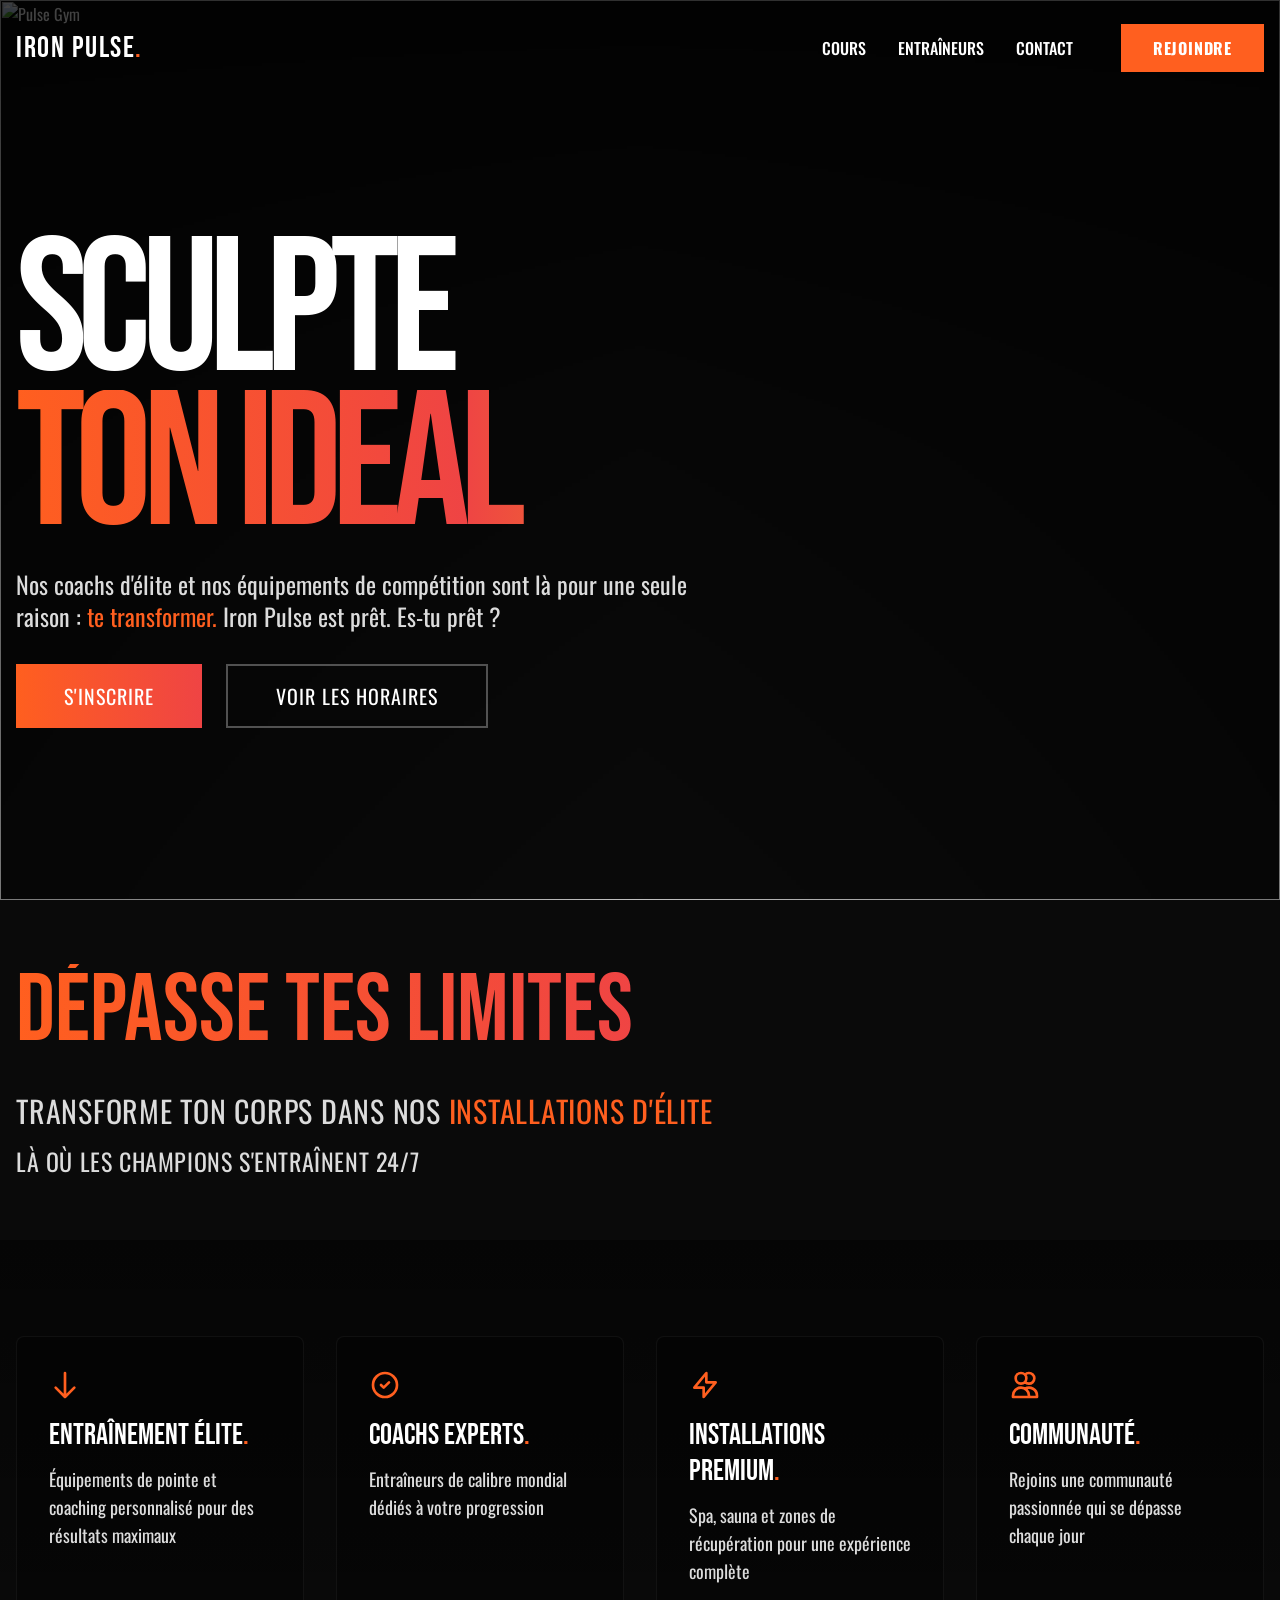
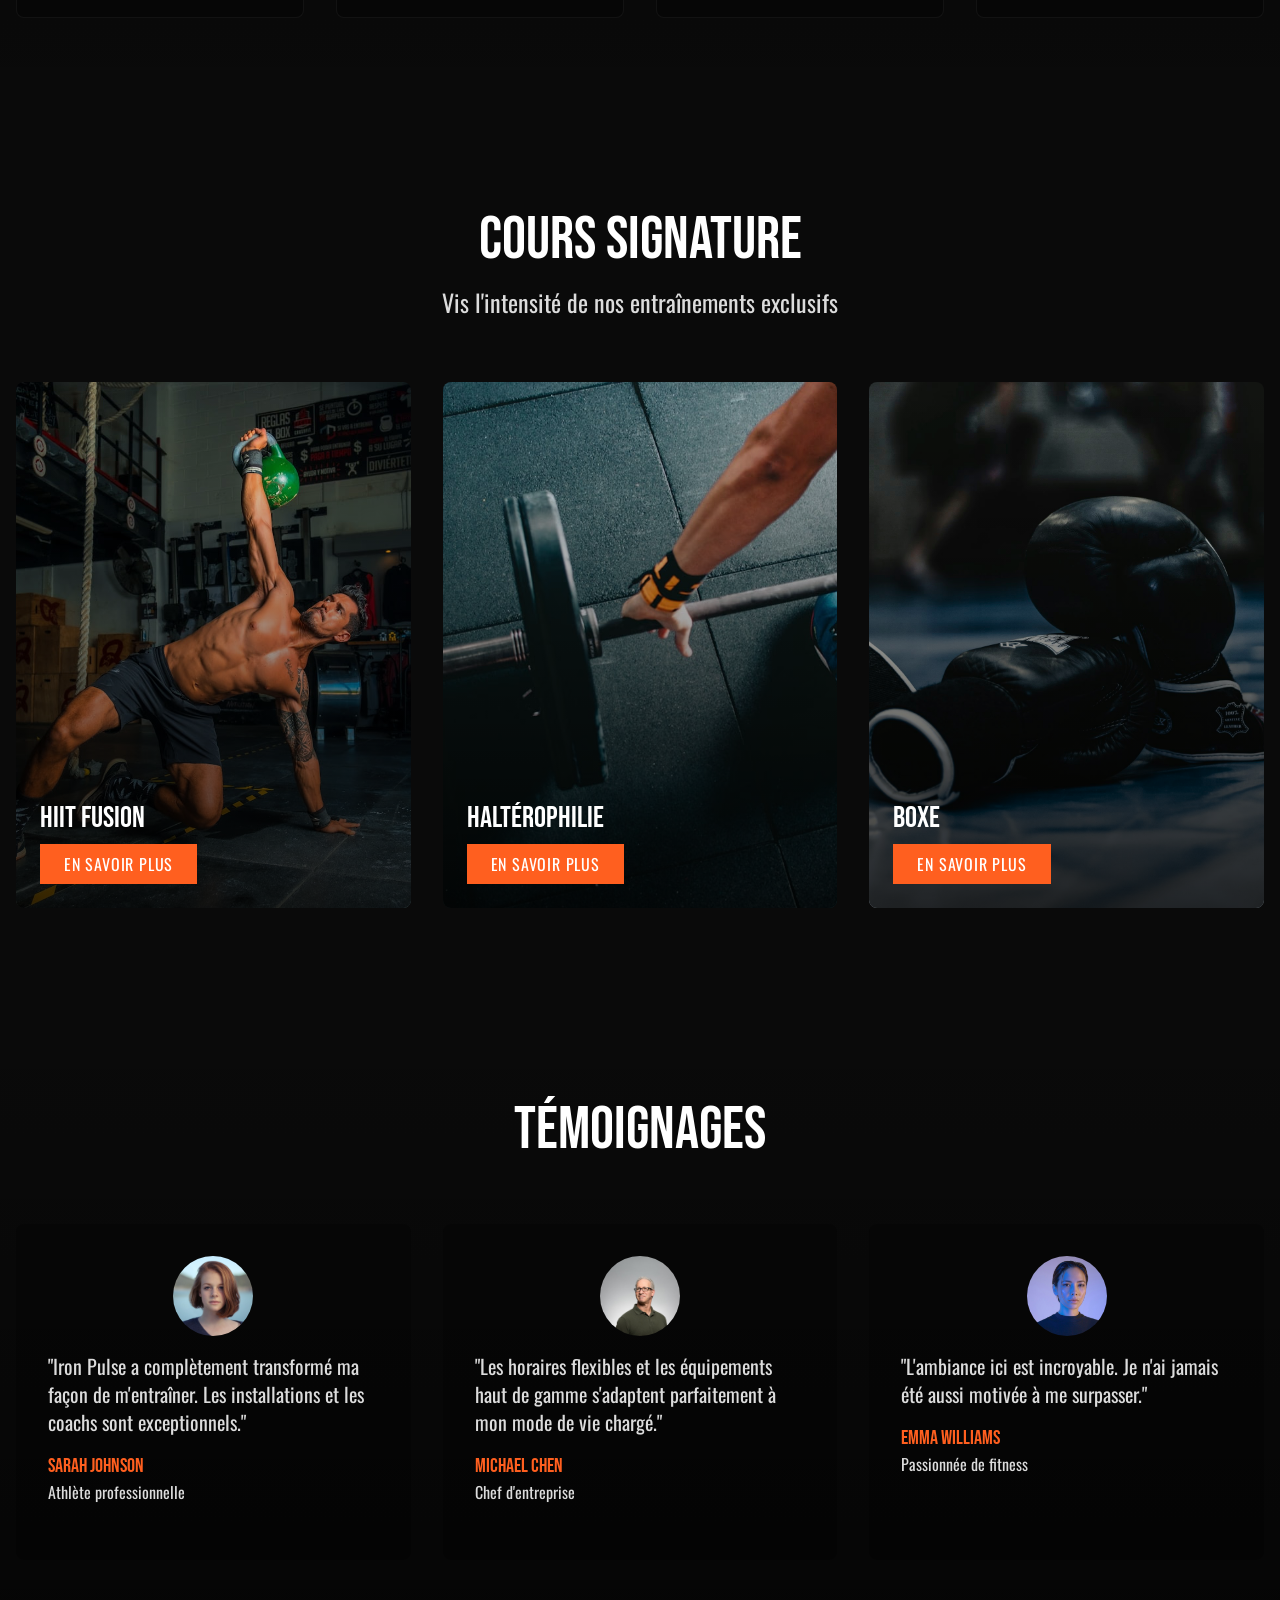
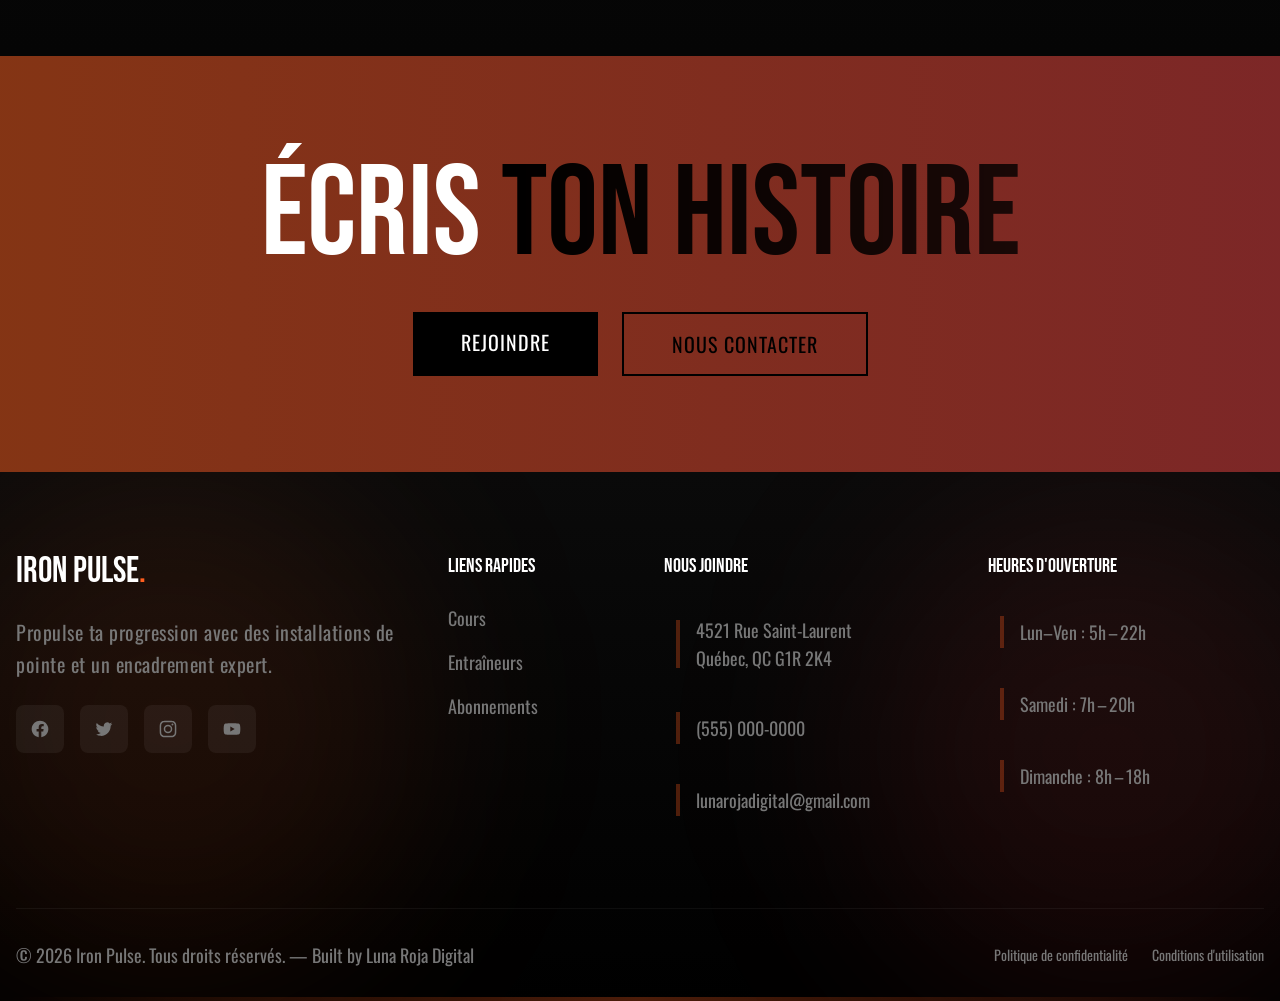
==== commit 9fa67efb: "Add files via upload" ====
--- a/index.html
+++ b/index.html
@@ -1,18 +1,32 @@
 <html lang="en"><head>
     <meta charset="UTF-8">
-    <link rel="icon" href="/logo.png">
+    <link rel="icon" href="/logo.avif">
     <meta name="viewport" content="width=device-width, initial-scale=1.0">
-    <title>Iron Pulse</title>
-    <meta name="description" content="Pulse Gym is a fitness club that offers a wide range of classes and training programs to help you achieve your fitness goals.">
+    <title>Iron Pulse | Salle de Sport d'Élite à Toulouse - Entraînement Intensif</title>
+    <meta name="description" content="Iron Pulse est la salle de sport d'élite à Toulouse. Coaching personnalisé, équipements de pointe et entraîneurs certifiés pour transformer votre corps. Réservez votre séance dès maintenant.">
+    <link rel="canonical" href="https://ironpulse.netlify.app/">
+    <meta property="og:type" content="website">
+    <meta property="og:title" content="Iron Pulse | Salle de Sport d'Élite à Toulouse - Entraînement Intensif">
+    <meta property="og:description" content="Iron Pulse est la salle de sport d'élite à Toulouse. Coaching personnalisé, équipements de pointe et entraîneurs certifiés pour transformer votre corps. Réservez votre séance dès maintenant.">
+    <meta property="og:url" content="https://ironpulse.netlify.app/">
+    <meta property="og:image" content="https://ironpulse.netlify.app/logo.avif">
+    <meta property="og:locale" content="fr_FR">
+    <meta property="og:site_name" content="Iron Pulse">
+    <meta name="twitter:card" content="summary_large_image">
+    <meta name="twitter:title" content="Iron Pulse | Salle de Sport d'Élite à Toulouse - Entraînement Intensif">
+    <meta name="twitter:description" content="Iron Pulse est la salle de sport d'élite à Toulouse. Coaching personnalisé, équipements de pointe et entraîneurs certifiés pour transformer votre corps. Réservez votre séance dès maintenant.">
+    <meta name="twitter:image" content="https://ironpulse.netlify.app/logo.avif">
     <meta name="keywords" content="Pulse Gym, fitness, classes, trainers, schedule, contact">
     <meta name="author" content="Pulse Gym">
     <meta name="robots" content="index, follow">
     <link rel="preload" href="font/BebasNeue-Regular.woff2" as="font" type="font/woff2" crossorigin>
     <link rel="preload" href="font/Oswald-VariableFont_wght.woff2" as="font" type="font/woff2" crossorigin>
     <link rel="preload" as="script" href="js/index.js">
+    <link rel="preload" as="image" href="media/hero.webp">
     <link rel="stylesheet" href="css/index.css">
     <link rel="stylesheet" href="css/hero-index.css"></head>
   <body class="bg-blackPulse text-white font-sans">
+<a href="#main-content" style="position:absolute;left:-9999px;top:auto;width:1px;height:1px;overflow:hidden;">Skip to content</a>
 <script>
 (function(){
   var bar=document.getElementById('pg-bar-fill');
@@ -37,11 +51,11 @@
 </script>
 <!-- LOADER INLINE - Se muestra inmediatamente -->
 <div id="pg-loader" class="pg-loader" aria-hidden="false"><div class="pg-loader-logo">IRON PULSE<span>.</span></div><div class="pg-bar-track"><div class="pg-bar-fill" id="pg-bar-fill"></div></div></div>
-<style>.pg-loader{position:fixed;inset:0;z-index:9999;background:#0a0a0a;display:flex;flex-direction:column;align-items:center;justify-content:center;gap:2rem;transition:opacity .4s ease}.pg-loader.pg-hide{opacity:0;pointer-events:none}.pg-loader-logo{font-family:"Bebas Neue",sans-serif;font-size:3.5rem;letter-spacing:6px;color:#fff;animation:pg-pulse 1.4s ease-in-out infinite}.pg-loader-logo span{color:#FF5F1F}.pg-bar-track{width:160px;height:2px;background:rgba(255,255,255,.08);border-radius:2px;overflow:hidden}.pg-bar-fill{height:100%;width:0;background:linear-gradient(90deg,#FF5F1F,#ef4444);border-radius:2px;transition:width .25s ease}@keyframes pg-pulse{0%,100%{opacity:1}50%{opacity:.4}}.img-opt-1{background-image:url('https://images.unsplash.com/photo-1601422407692-ec4eeec1d9b3?q=75&w=640')}.img-opt-2{background-image:url('https://images.unsplash.com/photo-1517838277536-f5f99be501cd?q=75&w=640')}.img-opt-3{background-image:url('https://images.unsplash.com/photo-1549719386-74dfcbf7dbed?q=75&w=640')}@media(min-width:768px){.img-opt-1{background-image:url('https://images.unsplash.com/photo-1601422407692-ec4eeec1d9b3?q=80&w=1200')}.img-opt-2{background-image:url('https://images.unsplash.com/photo-1517838277536-f5f99be501cd?q=80&w=1200')}.img-opt-3{background-image:url('https://images.unsplash.com/photo-1549719386-74dfcbf7dbed?q=80&w=1200')}}</style>
+<style>.pg-loader{position:fixed;inset:0;z-index:9999;background:#0a0a0a;display:flex;flex-direction:column;align-items:center;justify-content:center;gap:2rem;transition:opacity .4s ease}.pg-loader.pg-hide{opacity:0;pointer-events:none}.pg-loader-logo{font-family:"Bebas Neue",sans-serif;font-size:3.5rem;letter-spacing:6px;color:#fff;animation:pg-pulse 1.4s ease-in-out infinite}.pg-loader-logo span{color:#FF5F1F}.pg-bar-track{width:160px;height:2px;background:rgba(255,255,255,.08);border-radius:2px;overflow:hidden}.pg-bar-fill{height:100%;width:0;background:linear-gradient(90deg,#FF5F1F,#ef4444);border-radius:2px;transition:width .25s ease}@keyframes pg-pulse{0%,100%{opacity:1}50%{opacity:.4}}.img-opt-1{background-image:url('img/unsplash-1601422407692.avif')}.img-opt-2{background-image:url('img/unsplash-1517838277536.avif')}.img-opt-3{background-image:url('img/unsplash-1549719386.avif')}@media(min-width:768px){.img-opt-1{background-image:url('img/unsplash-1601422407692.avif')}.img-opt-2{background-image:url('img/unsplash-1517838277536.avif')}.img-opt-3{background-image:url('img/unsplash-1549719386.avif')}}</style>
     <div id="root"><div class="min-h-screen flex flex-col bg-blackPulse"><section class="hero-index-section relative w-full bg-blackPulse min-h-screen flex items-center overflow-hidden"><div class="absolute inset-0 z-0"><img id="hero-img" src="media/hero.webp" alt="Pulse Gym" style="position:absolute;inset:0;width:100%;height:100%;object-fit:cover;"><div class="absolute inset-0 bg-gradient-to-b from-black via-black/40 to-transparent opacity-75"><div class="absolute inset-0 bg-gradient-to-r from-black via-transparent to-black opacity-50"></div><div class="absolute inset-0 bg-[url('/noise.png')] opacity-[0.03] mix-blend-overlay"></div></div></div><div class="relative z-10 container mx-auto px-4 pt-32 pb-16"><div class="max-w-4xl"><h1 class="text-[12vw] lg:text-[12rem] font-display leading-[0.8] tracking-tighter">SCULPTE<span class="block text-transparent bg-clip-text bg-gradient-to-r from-orangePulse via-red-500 to-yellow-500 animate-gradient-x">TON IDÉAL</span></h1><p style="color:rgb(202, 203, 204)" class="font-athletic text-2xl text-greyPulse mt-6 max-w-2xl">Nos coachs d'élite et nos équipements de compétition
 sont là pour une seule raison : <span class="text-orangePulse">te transformer.</span>
 Iron Pulse est prêt. Es-tu prêt ?</p><div class="flex gap-6 mt-8"><a class="group relative px-12 py-4 overflow-hidden bg-gradient-to-r from-orangePulse to-red-500 
                        text-xl font-athletic uppercase tracking-wider text-white
                        hover:from-white hover:to-white hover:text-blackPulse transition-all duration-300 flex items-center justify-center" href="/membership" data-discover="true">S'inscrire</a><a class="px-12 py-4 border-2 border-white/30 text-white text-xl font-athletic 
                        uppercase tracking-wider hover:bg-white/10 transition-all duration-300 
-                       backdrop-blur-sm flex items-center justify-center" href="schedule.html" data-discover="true">Voir les horaires</a></div></div></div></section><main class="bg-blackPulse text-white"><section class="max-w-7xl mx-auto px-4 py-16"><div style="opacity: 0; transform: translateY(30px);"><h2 class="text-7xl md:text-8xl font-display text-transparent bg-clip-text bg-gradient-to-r from-orangePulse via-red-500 to-yellow-500 animate-gradient-x mb-8">DÉPASSE TES LIMITES</h2><div class="space-y-4"><p class="font-athletic text-3xl text-greyPulse leading-tight tracking-wide" style="opacity: 0; transform: translateX(-20px);">TRANSFORME TON CORPS DANS NOS<span class="text-orangePulse"> INSTALLATIONS D'ÉLITE </span></p><p class="font-athletic text-2xl text-greyPulse leading-tight tracking-wide" style="opacity: 0; transform: translateX(-20px);">LÀ OÙ LES CHAMPIONS S'ENTRAÎNENT 24/7</p></div></div></section><section class="bg-gradient-to-b from-black/50 to-transparent py-24"><div class="max-w-7xl mx-auto px-4"><div class="grid grid-cols-1 md:grid-cols-2 lg:grid-cols-4 gap-8"><div class="bg-black/30 p-8 rounded-lg border border-white/5 hover:border-orangePulse/30 transition-all duration-300"><div class="text-orangePulse mb-4"><svg class="w-8 h-8" fill="none" viewBox="0 0 24 24" stroke="currentColor"><path stroke-linecap="round" stroke-linejoin="round" stroke-width="2" d="M19 14l-7 7m0 0l-7-7m7 7V3"></path></svg></div><h3 class="text-3xl font-display text-white mb-3">Entraînement Élite<span class="text-orangePulse">.</span></h3><p class="font-athletic text-lg text-greyPulse">Équipements de pointe et coaching personnalisé pour des résultats maximaux</p></div><div class="bg-black/30 p-8 rounded-lg border border-white/5 hover:border-orangePulse/30 transition-all duration-300"><div class="text-orangePulse mb-4"><svg class="w-8 h-8" fill="none" viewBox="0 0 24 24" stroke="currentColor"><path stroke-linecap="round" stroke-linejoin="round" stroke-width="2" d="M9 12l2 2 4-4m6 2a9 9 0 11-18 0 9 9 0 0118 0z"></path></svg></div><h3 class="text-3xl font-display text-white mb-3">Coachs Experts<span class="text-orangePulse">.</span></h3><p class="font-athletic text-lg text-greyPulse">Entraîneurs de calibre mondial dédiés à votre progression</p></div><div class="bg-black/30 p-8 rounded-lg border border-white/5 hover:border-orangePulse/30 transition-all duration-300"><div class="text-orangePulse mb-4"><svg class="w-8 h-8" fill="none" viewBox="0 0 24 24" stroke="currentColor"><path stroke-linecap="round" stroke-linejoin="round" stroke-width="2" d="M13 10V3L4 14h7v7l9-11h-7z"></path></svg></div><h3 class="text-3xl font-display text-white mb-3">Installations Premium<span class="text-orangePulse">.</span></h3><p class="font-athletic text-lg text-greyPulse">Spa, sauna et zones de récupération pour une expérience complète</p></div><div class="bg-black/30 p-8 rounded-lg border border-white/5 hover:border-orangePulse/30 transition-all duration-300"><div class="text-orangePulse mb-4"><svg class="w-8 h-8" fill="none" viewBox="0 0 24 24" stroke="currentColor"><path stroke-linecap="round" stroke-linejoin="round" stroke-width="2" d="M12 4.354a4 4 0 110 5.292M15 21H3v-1a6 6 0 0112 0v1zm0 0h6v-1a6 6 0 00-9-5.197M13 7a4 4 0 11-8 0 4 4 0 018 0z"></path></svg></div><h3 class="text-3xl font-display text-white mb-3">Communauté<span class="text-orangePulse">.</span></h3><p class="font-athletic text-lg text-greyPulse">Rejoins une communauté passionnée qui se dépasse chaque jour</p></div></div></div></section><section class="py-24 relative overflow-hidden"><div class="absolute inset-0 bg-[url('https://images.unsplash.com/photo-1534258936925-c58bed479fcb')] bg-cover bg-center opacity-20"></div><div class="relative max-w-7xl mx-auto px-4"><div class="text-center mb-16"><h2 class="text-6xl font-display mb-4">Cours Signature</h2><p class="font-athletic text-2xl text-greyPulse">Vis l'intensité de nos entraînements exclusifs</p></div><div class="grid grid-cols-1 md:grid-cols-3 gap-8"><div class="img-opt-1 group relative aspect-[3/4] overflow-hidden rounded-lg cursor-pointer" style="background-size: cover; background-position: center center; opacity: 0; transform: scale(0.9);"><div class="absolute inset-0 bg-gradient-to-t from-black via-black/50 to-transparent opacity-80 group-hover:opacity-90 transition-opacity duration-300"></div><div class="absolute bottom-0 left-0 p-6"><h3 class="text-3xl font-display text-white mb-2">HIIT Fusion</h3><a class="inline-block bg-orangePulse text-white px-6 py-2 font-athletic uppercase tracking-wider hover:bg-white hover:text-orangePulse transition-all duration-300" href="classes.html" data-discover="true">En savoir plus</a></div></div><div class="img-opt-2 group relative aspect-[3/4] overflow-hidden rounded-lg cursor-pointer" style="background-size: cover; background-position: center center; opacity: 0; transform: scale(0.9);"><div class="absolute inset-0 bg-gradient-to-t from-black via-black/50 to-transparent opacity-80 group-hover:opacity-90 transition-opacity duration-300"></div><div class="absolute bottom-0 left-0 p-6"><h3 class="text-3xl font-display text-white mb-2">Haltérophilie</h3><a class="inline-block bg-orangePulse text-white px-6 py-2 font-athletic uppercase tracking-wider hover:bg-white hover:text-orangePulse transition-all duration-300" href="classes.html" data-discover="true">En savoir plus</a></div></div><div class="img-opt-3 group relative aspect-[3/4] overflow-hidden rounded-lg cursor-pointer" style="background-size: cover; background-position: center center; opacity: 0; transform: scale(0.9);"><div class="absolute inset-0 bg-gradient-to-t from-black via-black/50 to-transparent opacity-80 group-hover:opacity-90 transition-opacity duration-300"></div><div class="absolute bottom-0 left-0 p-6"><h3 class="text-3xl font-display text-white mb-2">Boxe</h3><a class="inline-block bg-orangePulse text-white px-6 py-2 font-athletic uppercase tracking-wider hover:bg-white hover:text-orangePulse transition-all duration-300" href="classes.html" data-discover="true">En savoir plus</a></div></div></div></div></section><section class="py-24 bg-gradient-to-b from-transparent to-black/50"><div class="max-w-7xl mx-auto px-4"><h2 class="text-6xl font-display text-center mb-16">Témoignages</h2><div class="grid grid-cols-1 md:grid-cols-3 gap-8"><div class="bg-black/30 p-8 rounded-lg relative" style="opacity: 0; transform: translateY(20px);"><div class="mb-6"><img srcset="https://images.unsplash.com/photo-1438761681033-6461ffad8d80?w=100 640w, https://images.unsplash.com/photo-1438761681033-6461ffad8d80?w=400 1200w" sizes="80px" src="https://images.unsplash.com/photo-1438761681033-6461ffad8d80?w=400" alt="Sarah Johnson" class="w-20 h-20 rounded-full mx-auto mb-4 object-cover" loading="lazy"><p class="font-athletic text-xl text-greyPulse mb-4">"Iron Pulse a complètement transformé ma façon de m'entraîner. Les installations et les coachs sont exceptionnels."</p><h4 class="text-xl font-display text-orangePulse">Sarah Johnson</h4><p class="font-athletic text-greyPulse">Athlète professionnelle</p></div></div><div class="bg-black/30 p-8 rounded-lg relative" style="opacity: 0; transform: translateY(20px);"><div class="mb-6"><img srcset="https://images.unsplash.com/photo-1472099645785-5658abf4ff4e?w=100 640w, https://images.unsplash.com/photo-1472099645785-5658abf4ff4e?w=400 1200w" sizes="80px" src="https://images.unsplash.com/photo-1472099645785-5658abf4ff4e?w=400" alt="Michael Chen" class="w-20 h-20 rounded-full mx-auto mb-4 object-cover" loading="lazy"><p class="font-athletic text-xl text-greyPulse mb-4">"Les horaires flexibles et les équipements haut de gamme s'adaptent parfaitement à mon mode de vie chargé."</p><h4 class="text-xl font-display text-orangePulse">Michael Chen</h4><p class="font-athletic text-greyPulse">Chef d'entreprise</p></div></div><div class="bg-black/30 p-8 rounded-lg relative" style="opacity: 0; transform: translateY(20px);"><div class="mb-6"><img srcset="https://images.unsplash.com/photo-1534528741775-53994a69daeb?w=100 640w, https://images.unsplash.com/photo-1534528741775-53994a69daeb?w=400 1200w" sizes="80px" src="https://images.unsplash.com/photo-1534528741775-53994a69daeb?w=400" alt="Emma Williams" class="w-20 h-20 rounded-full mx-auto mb-4 object-cover" loading="lazy"><p class="font-athletic text-xl text-greyPulse mb-4">"L'ambiance ici est incroyable. Je n'ai jamais été aussi motivée à me surpasser."</p><h4 class="text-xl font-display text-orangePulse">Emma Williams</h4><p class="font-athletic text-greyPulse">Passionnée de fitness</p></div></div></div></div></section><section class="py-24 relative overflow-hidden"><div class="absolute inset-0 bg-gradient-to-r from-orangePulse to-red-500 opacity-50"></div><div class="relative max-w-7xl mx-auto px-4 text-center"><div style="opacity: 0; transform: translateY(30px);"><h2 class="text-7xl md:text-9xl font-display uppercase mb-8" style="opacity: 0; transform: scale(0.9);"><span style="opacity: 0; transform: translateY(20px);">ÉCRIS</span> <span class="text-transparent bg-clip-text bg-gradient-to-r from-black to-black/80" style="opacity: 0; transform: translateY(20px);">TON HISTOIRE</span></h2><div class="flex flex-wrap justify-center gap-6" style="opacity: 0; transform: translateY(20px);"><a class="bg-black text-white px-12 py-4 text-xl font-athletic uppercase tracking-wider hover:bg-white hover:text-black transition-all duration-300 transform hover:scale-105" href="membership.html" data-discover="true">Rejoindre</a><a class="border-2 border-black text-black px-12 py-4 text-xl font-athletic uppercase tracking-wider hover:bg-black hover:text-white transition-all duration-300 transform hover:scale-105" href="contact.html" data-discover="true">Nous contacter</a></div></div></div></section></main><footer></footer></div></div> <script src="js/index.js" defer></script></body></html>+                       backdrop-blur-sm flex items-center justify-center" href="schedule.html" data-discover="true">Voir les horaires</a></div></div></div></section><main id="main-content" class="bg-blackPulse text-white"><section class="max-w-7xl mx-auto px-4 py-16"><div style="opacity: 0; transform: translateY(30px);"><h2 class="text-7xl md:text-8xl font-display text-transparent bg-clip-text bg-gradient-to-r from-orangePulse via-red-500 to-yellow-500 animate-gradient-x mb-8">DÉPASSE TES LIMITES</h2><div class="space-y-4"><p class="font-athletic text-3xl text-greyPulse leading-tight tracking-wide" style="opacity: 0; transform: translateX(-20px);">TRANSFORME TON CORPS DANS NOS<span class="text-orangePulse"> INSTALLATIONS D'ÉLITE </span></p><p class="font-athletic text-2xl text-greyPulse leading-tight tracking-wide" style="opacity: 0; transform: translateX(-20px);">LÀ OÙ LES CHAMPIONS S'ENTRAÎNENT 24/7</p></div></div></section><section class="bg-gradient-to-b from-black/50 to-transparent py-24"><div class="max-w-7xl mx-auto px-4"><div class="grid grid-cols-1 md:grid-cols-2 lg:grid-cols-4 gap-8"><div class="bg-black/30 p-8 rounded-lg border border-white/5 hover:border-orangePulse/30 transition-all duration-300"><div class="text-orangePulse mb-4"><svg class="w-8 h-8" fill="none" viewBox="0 0 24 24" stroke="currentColor"><path stroke-linecap="round" stroke-linejoin="round" stroke-width="2" d="M19 14l-7 7m0 0l-7-7m7 7V3"></path></svg></div><h3 class="text-3xl font-display text-white mb-3">Entraînement Élite<span class="text-orangePulse">.</span></h3><p class="font-athletic text-lg text-greyPulse">Équipements de pointe et coaching personnalisé pour des résultats maximaux</p></div><div class="bg-black/30 p-8 rounded-lg border border-white/5 hover:border-orangePulse/30 transition-all duration-300"><div class="text-orangePulse mb-4"><svg class="w-8 h-8" fill="none" viewBox="0 0 24 24" stroke="currentColor"><path stroke-linecap="round" stroke-linejoin="round" stroke-width="2" d="M9 12l2 2 4-4m6 2a9 9 0 11-18 0 9 9 0 0118 0z"></path></svg></div><h3 class="text-3xl font-display text-white mb-3">Coachs Experts<span class="text-orangePulse">.</span></h3><p class="font-athletic text-lg text-greyPulse">Entraîneurs de calibre mondial dédiés à votre progression</p></div><div class="bg-black/30 p-8 rounded-lg border border-white/5 hover:border-orangePulse/30 transition-all duration-300"><div class="text-orangePulse mb-4"><svg class="w-8 h-8" fill="none" viewBox="0 0 24 24" stroke="currentColor"><path stroke-linecap="round" stroke-linejoin="round" stroke-width="2" d="M13 10V3L4 14h7v7l9-11h-7z"></path></svg></div><h3 class="text-3xl font-display text-white mb-3">Installations Premium<span class="text-orangePulse">.</span></h3><p class="font-athletic text-lg text-greyPulse">Spa, sauna et zones de récupération pour une expérience complète</p></div><div class="bg-black/30 p-8 rounded-lg border border-white/5 hover:border-orangePulse/30 transition-all duration-300"><div class="text-orangePulse mb-4"><svg class="w-8 h-8" fill="none" viewBox="0 0 24 24" stroke="currentColor"><path stroke-linecap="round" stroke-linejoin="round" stroke-width="2" d="M12 4.354a4 4 0 110 5.292M15 21H3v-1a6 6 0 0112 0v1zm0 0h6v-1a6 6 0 00-9-5.197M13 7a4 4 0 11-8 0 4 4 0 018 0z"></path></svg></div><h3 class="text-3xl font-display text-white mb-3">Communauté<span class="text-orangePulse">.</span></h3><p class="font-athletic text-lg text-greyPulse">Rejoins une communauté passionnée qui se dépasse chaque jour</p></div></div></div></section><section class="py-24 relative overflow-hidden"><div class="absolute inset-0 bg-[url('img/unsplash-1534258936925.avif')] bg-cover bg-center opacity-20"></div><div class="relative max-w-7xl mx-auto px-4"><div class="text-center mb-16"><h2 class="text-6xl font-display mb-4">Cours Signature</h2><p class="font-athletic text-2xl text-greyPulse">Vis l'intensité de nos entraînements exclusifs</p></div><div class="grid grid-cols-1 md:grid-cols-3 gap-8"><div class="img-opt-1 group relative aspect-[3/4] overflow-hidden rounded-lg cursor-pointer" style="background-size: cover; background-position: center center; opacity: 0; transform: scale(0.9);"><div class="absolute inset-0 bg-gradient-to-t from-black via-black/50 to-transparent opacity-80 group-hover:opacity-90 transition-opacity duration-300"></div><div class="absolute bottom-0 left-0 p-6"><h3 class="text-3xl font-display text-white mb-2">HIIT Fusion</h3><a class="inline-block bg-orangePulse text-white px-6 py-2 font-athletic uppercase tracking-wider hover:bg-white hover:text-orangePulse transition-all duration-300" href="classes.html" data-discover="true">En savoir plus</a></div></div><div class="img-opt-2 group relative aspect-[3/4] overflow-hidden rounded-lg cursor-pointer" style="background-size: cover; background-position: center center; opacity: 0; transform: scale(0.9);"><div class="absolute inset-0 bg-gradient-to-t from-black via-black/50 to-transparent opacity-80 group-hover:opacity-90 transition-opacity duration-300"></div><div class="absolute bottom-0 left-0 p-6"><h3 class="text-3xl font-display text-white mb-2">Haltérophilie</h3><a class="inline-block bg-orangePulse text-white px-6 py-2 font-athletic uppercase tracking-wider hover:bg-white hover:text-orangePulse transition-all duration-300" href="classes.html" data-discover="true">En savoir plus</a></div></div><div class="img-opt-3 group relative aspect-[3/4] overflow-hidden rounded-lg cursor-pointer" style="background-size: cover; background-position: center center; opacity: 0; transform: scale(0.9);"><div class="absolute inset-0 bg-gradient-to-t from-black via-black/50 to-transparent opacity-80 group-hover:opacity-90 transition-opacity duration-300"></div><div class="absolute bottom-0 left-0 p-6"><h3 class="text-3xl font-display text-white mb-2">Boxe</h3><a class="inline-block bg-orangePulse text-white px-6 py-2 font-athletic uppercase tracking-wider hover:bg-white hover:text-orangePulse transition-all duration-300" href="classes.html" data-discover="true">En savoir plus</a></div></div></div></div></section><section class="py-24 bg-gradient-to-b from-transparent to-black/50"><div class="max-w-7xl mx-auto px-4"><h2 class="text-6xl font-display text-center mb-16">Témoignages</h2><div class="grid grid-cols-1 md:grid-cols-3 gap-8"><div class="bg-black/30 p-8 rounded-lg relative" style="opacity: 0; transform: translateY(20px);"><div class="mb-6"><img srcset="img/unsplash-1438761681033.avif 640w, img/unsplash-1438761681033.avif 1200w" sizes="80px" src="img/unsplash-1438761681033.avif" alt="Sarah Johnson" class="w-20 h-20 rounded-full mx-auto mb-4 object-cover" loading="lazy"><p class="font-athletic text-xl text-greyPulse mb-4">"Iron Pulse a complètement transformé ma façon de m'entraîner. Les installations et les coachs sont exceptionnels."</p><h4 class="text-xl font-display text-orangePulse">Sarah Johnson</h4><p class="font-athletic text-greyPulse">Athlète professionnelle</p></div></div><div class="bg-black/30 p-8 rounded-lg relative" style="opacity: 0; transform: translateY(20px);"><div class="mb-6"><img srcset="img/unsplash-1472099645785.avif 640w, img/unsplash-1472099645785.avif 1200w" sizes="80px" src="img/unsplash-1472099645785.avif" alt="Michael Chen" class="w-20 h-20 rounded-full mx-auto mb-4 object-cover" loading="lazy"><p class="font-athletic text-xl text-greyPulse mb-4">"Les horaires flexibles et les équipements haut de gamme s'adaptent parfaitement à mon mode de vie chargé."</p><h4 class="text-xl font-display text-orangePulse">Michael Chen</h4><p class="font-athletic text-greyPulse">Chef d'entreprise</p></div></div><div class="bg-black/30 p-8 rounded-lg relative" style="opacity: 0; transform: translateY(20px);"><div class="mb-6"><img srcset="img/unsplash-1534528741775.avif 640w, img/unsplash-1534528741775.avif 1200w" sizes="80px" src="img/unsplash-1534528741775.avif" alt="Emma Williams" class="w-20 h-20 rounded-full mx-auto mb-4 object-cover" loading="lazy"><p class="font-athletic text-xl text-greyPulse mb-4">"L'ambiance ici est incroyable. Je n'ai jamais été aussi motivée à me surpasser."</p><h4 class="text-xl font-display text-orangePulse">Emma Williams</h4><p class="font-athletic text-greyPulse">Passionnée de fitness</p></div></div></div></div></section><section class="py-24 relative overflow-hidden"><div class="absolute inset-0 bg-gradient-to-r from-orangePulse to-red-500 opacity-50"></div><div class="relative max-w-7xl mx-auto px-4 text-center"><div style="opacity: 0; transform: translateY(30px);"><h2 class="text-7xl md:text-9xl font-display uppercase mb-8" style="opacity: 0; transform: scale(0.9);"><span style="opacity: 0; transform: translateY(20px);">ÉCRIS</span> <span class="text-transparent bg-clip-text bg-gradient-to-r from-black to-black/80" style="opacity: 0; transform: translateY(20px);">TON HISTOIRE</span></h2><div class="flex flex-wrap justify-center gap-6" style="opacity: 0; transform: translateY(20px);"><a class="bg-black text-white px-12 py-4 text-xl font-athletic uppercase tracking-wider hover:bg-white hover:text-black transition-all duration-300 transform hover:scale-105" href="membership.html" data-discover="true">Rejoindre</a><a class="border-2 border-black text-black px-12 py-4 text-xl font-athletic uppercase tracking-wider hover:bg-black hover:text-white transition-all duration-300 transform hover:scale-105" href="contact.html" data-discover="true">Nous contacter</a></div></div></div></section></main><footer></footer></div></div> <script src="js/index.js" defer></script></body></html>
--- a/css/index.css
+++ b/css/index.css
@@ -1,2 +1,3 @@
-@source "../*.html";@tailwind base;@tailwind components;@tailwind utilities;@font-face {font-family: 'Bebas Neue';
-src: url('../font/BebasNeue-Regular.woff2') format('woff2'),url('../font/BebasNeue-Regular.woff') format('woff');font-weight: 400;font-style: normal;font-display: swap;}@font-face {font-family: 'Oswald';src: url('../font/Oswald-VariableFont_wght.woff2') format('woff2'),url('../font/Oswald-VariableFont_wght.woff') format('woff');font-weight: 100 900;font-style: normal;font-display: swap;}*,:after,:before{--tw-border-spacing-x:0;--tw-border-spacing-y:0;--tw-translate-x:0;--tw-translate-y:0;--tw-rotate:0;--tw-skew-x:0;--tw-skew-y:0;--tw-scale-x:1;--tw-scale-y:1;--tw-pan-x: ;--tw-pan-y: ;--tw-pinch-zoom: ;--tw-scroll-snap-strictness:proximity;--tw-gradient-from-position: ;--tw-gradient-via-position: ;--tw-gradient-to-position: ;--tw-ordinal: ;--tw-slashed-zero: ;--tw-numeric-figure: ;--tw-numeric-spacing: ;--tw-numeric-fraction: ;--tw-ring-inset: ;--tw-ring-offset-width:0px;--tw-ring-offset-color:#fff;--tw-ring-color:rgba(59,130,246,.5);--tw-ring-offset-shadow:0 0 #0000;--tw-ring-shadow:0 0 #0000;--tw-shadow:0 0 #0000;--tw-shadow-colored:0 0 #0000;--tw-blur: ;--tw-brightness: ;--tw-contrast: ;--tw-grayscale: ;--tw-hue-rotate: ;--tw-invert: ;--tw-saturate: ;--tw-sepia: ;--tw-drop-shadow: ;--tw-backdrop-blur: ;--tw-backdrop-brightness: ;--tw-backdrop-contrast: ;--tw-backdrop-grayscale: ;--tw-backdrop-hue-rotate: ;--tw-backdrop-invert: ;--tw-backdrop-opacity: ;--tw-backdrop-saturate: ;--tw-backdrop-sepia: ;--tw-contain-size: ;--tw-contain-layout: ;--tw-contain-paint: ;--tw-contain-style: }::backdrop{--tw-border-spacing-x:0;--tw-border-spacing-y:0;--tw-translate-x:0;--tw-translate-y:0;--tw-rotate:0;--tw-skew-x:0;--tw-skew-y:0;--tw-scale-x:1;--tw-scale-y:1;--tw-pan-x: ;--tw-pan-y: ;--tw-pinch-zoom: ;--tw-scroll-snap-strictness:proximity;--tw-gradient-from-position: ;--tw-gradient-via-position: ;--tw-gradient-to-position: ;--tw-ordinal: ;--tw-slashed-zero: ;--tw-numeric-figure: ;--tw-numeric-spacing: ;--tw-numeric-fraction: ;--tw-ring-inset: ;--tw-ring-offset-width:0px;--tw-ring-offset-color:#fff;--tw-ring-color:rgba(59,130,246,.5);--tw-ring-offset-shadow:0 0 #0000;--tw-ring-shadow:0 0 #0000;--tw-shadow:0 0 #0000;--tw-shadow-colored:0 0 #0000;--tw-blur: ;--tw-brightness: ;--tw-contrast: ;--tw-grayscale: ;--tw-hue-rotate: ;--tw-invert: ;--tw-saturate: ;--tw-sepia: ;--tw-drop-shadow: ;--tw-backdrop-blur: ;--tw-backdrop-brightness: ;--tw-backdrop-contrast: ;--tw-backdrop-grayscale: ;--tw-backdrop-hue-rotate: ;--tw-backdrop-invert: ;--tw-backdrop-opacity: ;--tw-backdrop-saturate: ;--tw-backdrop-sepia: ;--tw-contain-size: ;--tw-contain-layout: ;--tw-contain-paint: ;--tw-contain-style: }/*! tailwindcss v3.4.19 | MIT License | https://tailwindcss.com*/*,:after,:before{box-sizing:border-box;border:0 solid #e5e7eb}:after,:before{--tw-content:""}:host,html{line-height:1.5;-webkit-text-size-adjust:100%;-moz-tab-size:4;-o-tab-size:4;tab-size:4;font-family:Oswald,sans-serif;font-feature-settings:normal;font-variation-settings:normal;-webkit-tap-highlight-color:transparent}body{margin:0;line-height:inherit}hr{height:0;color:inherit;border-top-width:1px}abbr:where([title]){-webkit-text-decoration:underline dotted;text-decoration:underline dotted}h1,h2,h3,h4,h5,h6{font-size:inherit;font-weight:inherit}a{color:inherit;text-decoration:inherit}b,strong{font-weight:bolder}code,kbd,pre,samp{font-family:ui-monospace,SFMono-Regular,Menlo,Monaco,Consolas,Liberation Mono,Courier New,monospace;font-feature-settings:normal;font-variation-settings:normal;font-size:1em}small{font-size:80%}sub,sup{font-size:75%;line-height:0;position:relative;vertical-align:baseline}sub{bottom:-.25em}sup{top:-.5em}table{text-indent:0;border-color:inherit;border-collapse:collapse}button,input,optgroup,select,textarea{font-family:inherit;font-feature-settings:inherit;font-variation-settings:inherit;font-size:100%;font-weight:inherit;line-height:inherit;letter-spacing:inherit;color:inherit;margin:0;padding:0}button,select{text-transform:none}button,input:where([type=button]),input:where([type=reset]),input:where([type=submit]){-webkit-appearance:button;background-color:transparent;background-image:none}:-moz-focusring{outline:auto}:-moz-ui-invalid{box-shadow:none}progress{vertical-align:baseline}::-webkit-inner-spin-button,::-webkit-outer-spin-button{height:auto}[type=search]{-webkit-appearance:textfield;outline-offset:-2px}::-webkit-search-decoration{-webkit-appearance:none}::-webkit-file-upload-button{-webkit-appearance:button;font:inherit}summary{display:list-item}blockquote,dd,dl,figure,h1,h2,h3,h4,h5,h6,hr,p,pre{margin:0}fieldset{margin:0}fieldset,legend{padding:0}menu,ol,ul{list-style:none;margin:0;padding:0}dialog{padding:0}textarea{resize:vertical}input::-moz-placeholder,textarea::-moz-placeholder{opacity:1;color:#9ca3af}input::placeholder,textarea::placeholder{opacity:1;color:#9ca3af}[role=button],button{cursor:pointer}:disabled{cursor:default}audio,canvas,embed,iframe,img,object,svg,video{display:block;vertical-align:middle}img,video{max-width:100%;height:auto}[hidden]:where(:not([hidden=until-found])){display:none}.container{width:100%}@media (min-width:640px){.container{max-width:640px}}@media (min-width:768px){.container{max-width:768px}}@media (min-width:1024px){.container{max-width:1024px}}@media (min-width:1280px){.container{max-width:1280px}}@media (min-width:1536px){.container{max-width:1536px}}.sr-only{position:absolute;width:1px;height:1px;padding:0;margin:-1px;overflow:hidden;clip:rect(0,0,0,0);white-space:nowrap;border-width:0}.pointer-events-none{pointer-events:none}.visible{visibility:visible}.fixed{position:fixed}.absolute{position:absolute}.relative{position:relative}.inset-0{inset:0}.-bottom-8{bottom:-2rem}.-left-20{left:-5rem}.-left-8{left:-2rem}.-right-20{right:-5rem}.bottom-0{bottom:0}.bottom-1\/4{bottom:25%}.bottom-\[20\%\]{bottom:20%}.bottom-\[40\%\]{bottom:40%}.left-0{left:0}.left-4{left:1rem}.right-0{right:0}.right-8{right:2rem}.top-0{top:0}.top-1\/3{top:33.333333%}.z-0{z-index:0}.z-10{z-index:10}.z-50{z-index:50}.z-\[1\]{z-index:1}.order-1{order:1}.order-2{order:2}.mx-auto{margin-left:auto;margin-right:auto}.mb-12{margin-bottom:3rem}.mb-16{margin-bottom:4rem}.mb-2{margin-bottom:.5rem}.mb-3{margin-bottom:.75rem}.mb-4{margin-bottom:1rem}.mb-6{margin-bottom:1.5rem}.mb-8{margin-bottom:2rem}.mt-6{margin-top:1.5rem}.mt-8{margin-top:2rem}.block{display:block}.inline-block{display:inline-block}.inline{display:inline}.flex{display:flex}.\!grid{display:grid!important}.grid{display:grid}.hidden{display:none}.aspect-\[3\/4\]{aspect-ratio:3/4}.aspect-square{aspect-ratio:1/1}.h-1{height:.25rem}.h-12{height:3rem}.h-20{height:5rem}.h-4{height:1rem}.h-5{height:1.25rem}.h-6{height:1.5rem}.h-8{height:2rem}.h-\[100vh\]{height:100vh}.h-\[1px\]{height:1px}.h-\[200px\]{height:200px}.h-\[25vh\]{height:25vh}.h-\[2px\]{height:2px}.h-\[500px\]{height:500px}.h-\[70vh\]{height:70vh}.h-full{height:100%}.min-h-screen{min-height:100vh}.w-1{width:.25rem}.w-12{width:3rem}.w-20{width:5rem}.w-4{width:1rem}.w-5{width:1.25rem}.w-6{width:1.5rem}.w-8{width:2rem}.w-\[1px\]{width:1px}.w-\[500px\]{width:500px}.w-full{width:100%}.max-w-2xl{max-width:42rem}.max-w-4xl{max-width:56rem}.max-w-7xl{max-width:80rem}.max-w-\[1140px\]{max-width:1140px}.max-w-xl{max-width:36rem}.flex-shrink{flex-shrink:1}.flex-shrink-0{flex-shrink:0}.origin-bottom-right{transform-origin:bottom right}.translate-y-full{--tw-translate-y:100%}.-skew-y-\[12deg\],.translate-y-full{transform:translate(var(--tw-translate-x),var(--tw-translate-y)) rotate(var(--tw-rotate)) skewX(var(--tw-skew-x)) skewY(var(--tw-skew-y)) scaleX(var(--tw-scale-x)) scaleY(var(--tw-scale-y))}.-skew-y-\[12deg\]{--tw-skew-y:-12deg}.transform{transform:translate(var(--tw-translate-x),var(--tw-translate-y)) rotate(var(--tw-rotate)) skewX(var(--tw-skew-x)) skewY(var(--tw-skew-y)) scaleX(var(--tw-scale-x)) scaleY(var(--tw-scale-y))}@keyframes gradient-x{0%,to{background-position:0 50%}50%{background-position:100% 50%}}.animate-gradient-x{animation:gradient-x 3s ease infinite}.cursor-pointer{cursor:pointer}.grid-cols-1{grid-template-columns:repeat(1,minmax(0,1fr))}.flex-col{flex-direction:column}.flex-wrap{flex-wrap:wrap}.items-start{align-items:flex-start}.items-center{align-items:center}.justify-end{justify-content:flex-end}.justify-center{justify-content:center}.justify-between{justify-content:space-between}.gap-10{gap:2.5rem}.gap-12{gap:3rem}.gap-16{gap:4rem}.gap-4{gap:1rem}.gap-6{gap:1.5rem}.gap-8{gap:2rem}.space-x-3>:not([hidden])~:not([hidden]){--tw-space-x-reverse:0;margin-right:calc(.75rem*var(--tw-space-x-reverse));margin-left:calc(.75rem*(1 - var(--tw-space-x-reverse)))}.space-x-4>:not([hidden])~:not([hidden]){--tw-space-x-reverse:0;margin-right:calc(1rem*var(--tw-space-x-reverse));margin-left:calc(1rem*(1 - var(--tw-space-x-reverse)))}.space-y-12>:not([hidden])~:not([hidden]){--tw-space-y-reverse:0;margin-top:calc(3rem*(1 - var(--tw-space-y-reverse)));margin-bottom:calc(3rem*var(--tw-space-y-reverse))}.space-y-4>:not([hidden])~:not([hidden]){--tw-space-y-reverse:0;margin-top:calc(1rem*(1 - var(--tw-space-y-reverse)));margin-bottom:calc(1rem*var(--tw-space-y-reverse))}.space-y-6>:not([hidden])~:not([hidden]){--tw-space-y-reverse:0;margin-top:calc(1.5rem*(1 - var(--tw-space-y-reverse)));margin-bottom:calc(1.5rem*var(--tw-space-y-reverse))}.overflow-hidden{overflow:hidden}.overflow-x-auto{overflow-x:auto}.whitespace-nowrap{white-space:nowrap}.rounded{border-radius:.25rem}.rounded-2xl{border-radius:1rem}.rounded-full{border-radius:9999px}.rounded-lg{border-radius:.5rem}.rounded-xl{border-radius:.75rem}.border{border-width:1px}.border-2{border-width:2px}.border-t{border-top-width:1px}.border-black{--tw-border-opacity:1;border-color:rgb(0 0 0/var(--tw-border-opacity,1))}.border-white\/10{border-color:hsla(0,0%,100%,.1)}.border-white\/30{border-color:hsla(0,0%,100%,.3)}.border-white\/5{border-color:hsla(0,0%,100%,.05)}.bg-\[\#111110\]{--tw-bg-opacity:1;background-color:rgb(17 17 16/var(--tw-bg-opacity,1))}.bg-black{--tw-bg-opacity:1;background-color:rgb(0 0 0/var(--tw-bg-opacity,1))}.bg-black\/20{background-color:rgba(0,0,0,.2)}.bg-black\/30{background-color:rgba(0,0,0,.3)}.bg-black\/50{background-color:rgba(0,0,0,.5)}.bg-blackPulse{--tw-bg-opacity:1;background-color:rgb(10 10 10/var(--tw-bg-opacity,1))}.bg-orangePulse{--tw-bg-opacity:1;background-color:rgb(255 95 31/var(--tw-bg-opacity,1))}.bg-orangePulse\/10{background-color:rgba(255,95,31,.1)}.bg-orangePulse\/20{background-color:rgba(255,95,31,.2)}.bg-orangePulse\/30{background-color:rgba(255,95,31,.3)}.bg-orangePulse\/90{background-color:rgba(255,95,31,.9)}.bg-red-500\/10{background-color:rgba(239,68,68,.1)}.bg-transparent{background-color:transparent}.bg-white\/10{background-color:hsla(0,0%,100%,.1)}.bg-white\/20{background-color:hsla(0,0%,100%,.2)}.bg-white\/5{background-color:hsla(0,0%,100%,.05)}.bg-zinc-900\/50{background-color:rgba(24,24,27,.5)}.bg-\[url\(\'\/noise\.png\'\)\]{background-image:url(/noise.png)}.bg-\[url\(\'https\:\/\/images\.unsplash\.com\/photo-1534258936925-c58bed479fcb\'\)\]{background-image:url(https://images.unsplash.com/photo-1534258936925-c58bed479fcb)}.bg-\[url\(\\\'\/noise\.png\\\'\)\]{background-image:url(/'/noise.png/')}.bg-gradient-to-b{background-image:linear-gradient(to bottom,var(--tw-gradient-stops))}.bg-gradient-to-r{background-image:linear-gradient(to right,var(--tw-gradient-stops))}.bg-gradient-to-t{background-image:linear-gradient(to top,var(--tw-gradient-stops))}.from-black{--tw-gradient-from:#000 var(--tw-gradient-from-position);--tw-gradient-to:transparent var(--tw-gradient-to-position);--tw-gradient-stops:var(--tw-gradient-from),var(--tw-gradient-to)}.from-black\/20{--tw-gradient-from:rgba(0,0,0,.2) var(--tw-gradient-from-position);--tw-gradient-to:transparent var(--tw-gradient-to-position);--tw-gradient-stops:var(--tw-gradient-from),var(--tw-gradient-to)}.from-black\/50{--tw-gradient-from:rgba(0,0,0,.5) var(--tw-gradient-from-position);--tw-gradient-to:transparent var(--tw-gradient-to-position);--tw-gradient-stops:var(--tw-gradient-from),var(--tw-gradient-to)}.from-blackPulse{--tw-gradient-from:#0a0a0a var(--tw-gradient-from-position);--tw-gradient-to:hsla(0,0%,4%,0) var(--tw-gradient-to-position);--tw-gradient-stops:var(--tw-gradient-from),var(--tw-gradient-to)}.from-orangePulse{--tw-gradient-from:#ff5f1f var(--tw-gradient-from-position);--tw-gradient-to:rgba(255,95,31,0) var(--tw-gradient-to-position);--tw-gradient-stops:var(--tw-gradient-from),var(--tw-gradient-to)}.from-transparent{--tw-gradient-from:transparent var(--tw-gradient-from-position);--tw-gradient-to:transparent var(--tw-gradient-to-position);--tw-gradient-stops:var(--tw-gradient-from),var(--tw-gradient-to)}.from-40\%{--tw-gradient-from-position:40%}.via-black\/40{--tw-gradient-to:transparent var(--tw-gradient-to-position);--tw-gradient-stops:var(--tw-gradient-from),rgba(0,0,0,.4) var(--tw-gradient-via-position),var(--tw-gradient-to)}.via-black\/50{--tw-gradient-to:transparent var(--tw-gradient-to-position);--tw-gradient-stops:var(--tw-gradient-from),rgba(0,0,0,.5) var(--tw-gradient-via-position),var(--tw-gradient-to)}.via-orangePulse{--tw-gradient-to:rgba(255,95,31,0) var(--tw-gradient-to-position);--tw-gradient-stops:var(--tw-gradient-from),#ff5f1f var(--tw-gradient-via-position),var(--tw-gradient-to)}.via-red-500{--tw-gradient-to:rgba(239,68,68,0) var(--tw-gradient-to-position);--tw-gradient-stops:var(--tw-gradient-from),#ef4444 var(--tw-gradient-via-position),var(--tw-gradient-to)}.via-transparent{--tw-gradient-to:transparent var(--tw-gradient-to-position);--tw-gradient-stops:var(--tw-gradient-from),transparent var(--tw-gradient-via-position),var(--tw-gradient-to)}.via-75\%{--tw-gradient-via-position:75%}.to-black{--tw-gradient-to:#000 var(--tw-gradient-to-position)}.to-black\/50{--tw-gradient-to:rgba(0,0,0,.5) var(--tw-gradient-to-position)}.to-black\/80{--tw-gradient-to:rgba(0,0,0,.8) var(--tw-gradient-to-position)}.to-red-500{--tw-gradient-to:#ef4444 var(--tw-gradient-to-position)}.to-transparent{--tw-gradient-to:transparent var(--tw-gradient-to-position)}.to-yellow-500{--tw-gradient-to:#eab308 var(--tw-gradient-to-position)}.bg-cover{background-size:cover}.bg-clip-text{-webkit-background-clip:text;background-clip:text}.bg-center{background-position:50%}.object-cover{-o-object-fit:cover;object-fit:cover}.p-2{padding:.5rem}.p-3{padding:.75rem}.p-6{padding:1.5rem}.p-8{padding:2rem}.px-12{padding-left:3rem;padding-right:3rem}.px-4{padding-left:1rem;padding-right:1rem}.px-6{padding-left:1.5rem;padding-right:1.5rem}.px-8{padding-left:2rem;padding-right:2rem}.py-12{padding-top:3rem;padding-bottom:3rem}.py-16{padding-top:4rem;padding-bottom:4rem}.py-2{padding-top:.5rem;padding-bottom:.5rem}.py-20{padding-top:5rem;padding-bottom:5rem}.py-24{padding-top:6rem;padding-bottom:6rem}.py-3{padding-top:.75rem;padding-bottom:.75rem}.py-32{padding-top:8rem;padding-bottom:8rem}.py-4{padding-top:1rem;padding-bottom:1rem}.py-6{padding-top:1.5rem;padding-bottom:1.5rem}.py-8{padding-top:2rem;padding-bottom:2rem}.py-\[80px\]{padding-top:80px;padding-bottom:80px}.pb-16{padding-bottom:4rem}.pb-4{padding-bottom:1rem}.pt-32{padding-top:8rem}.text-center{text-align:center}.font-athletic{font-family:Oswald,sans-serif}.font-display{font-family:Bebas Neue,sans-serif}.font-sans{font-family:Oswald,sans-serif}.text-2xl{font-size:1.5rem;line-height:2rem}.text-3xl{font-size:1.875rem;line-height:2.25rem}.text-4xl{font-size:2.25rem;line-height:2.5rem}.text-5xl{font-size:3rem;line-height:1}.text-6xl{font-size:3.75rem;line-height:1}.text-7xl{font-size:4.5rem;line-height:1}.text-\[12vw\]{font-size:12vw}.text-\[200px\]{font-size:200px}.text-\[8vw\]{font-size:8vw}.text-lg{font-size:1.125rem;line-height:1.75rem}.text-sm{font-size:.875rem;line-height:1.25rem}.text-xl{font-size:1.25rem;line-height:1.75rem}.font-bold{font-weight:700}.font-medium{font-weight:500}.uppercase{text-transform:uppercase}.leading-\[0\.8\]{line-height:.8}.leading-none{line-height:1}.leading-relaxed{line-height:1.625}.leading-tight{line-height:1.25}.tracking-tighter{letter-spacing:-.05em}.tracking-wide{letter-spacing:.025em}.tracking-wider{letter-spacing:.05em}.text-black{--tw-text-opacity:1;color:rgb(0 0 0/var(--tw-text-opacity,1))}.text-blackPulse{--tw-text-opacity:1;color:rgb(10 10 10/var(--tw-text-opacity,1))}.text-greyPulse{--tw-text-opacity:1;color:rgb(119 119 119/var(--tw-text-opacity,1))}.text-orangePulse{--tw-text-opacity:1;color:rgb(255 95 31/var(--tw-text-opacity,1))}.text-transparent{color:transparent}.text-white{--tw-text-opacity:1;color:rgb(255 255 255/var(--tw-text-opacity,1))}.text-white\/70{color:hsla(0,0%,100%,.7)}.text-white\/90{color:hsla(0,0%,100%,.9)}.opacity-10{opacity:.1}.opacity-20{opacity:.2}.opacity-30{opacity:.3}.opacity-5{opacity:.05}.opacity-50{opacity:.5}.opacity-75{opacity:.75}.opacity-80{opacity:.8}.opacity-\[\.08\]{opacity:.08}.opacity-\[0\.03\]{opacity:.03}.mix-blend-overlay{mix-blend-mode:overlay}.shadow-2xl{--tw-shadow:0 25px 50px -12px rgba(0,0,0,.25);--tw-shadow-colored:0 25px 50px -12px var(--tw-shadow-color)}.shadow-2xl,.shadow-xl{box-shadow:var(--tw-ring-offset-shadow,0 0 #0000),var(--tw-ring-shadow,0 0 #0000),var(--tw-shadow)}.shadow-xl{--tw-shadow:0 20px 25px -5px rgba(0,0,0,.1),0 8px 10px -6px rgba(0,0,0,.1);--tw-shadow-colored:0 20px 25px -5px var(--tw-shadow-color),0 8px 10px -6px var(--tw-shadow-color)}.shadow-black\/50{--tw-shadow-color:rgba(0,0,0,.5);--tw-shadow:var(--tw-shadow-colored)}.outline{outline-style:solid}.blur{--tw-blur:blur(8px)}.blur,.blur-\[100px\]{filter:var(--tw-blur) var(--tw-brightness) var(--tw-contrast) var(--tw-grayscale) var(--tw-hue-rotate) var(--tw-invert) var(--tw-saturate) var(--tw-sepia) var(--tw-drop-shadow)}.blur-\[100px\]{--tw-blur:blur(100px)}.drop-shadow-lg{--tw-drop-shadow:drop-shadow(0 10px 8px rgba(0,0,0,.04)) drop-shadow(0 4px 3px rgba(0,0,0,.1))}.drop-shadow-lg,.filter{filter:var(--tw-blur) var(--tw-brightness) var(--tw-contrast) var(--tw-grayscale) var(--tw-hue-rotate) var(--tw-invert) var(--tw-saturate) var(--tw-sepia) var(--tw-drop-shadow)}.backdrop-blur-sm{--tw-backdrop-blur:blur(4px)}.backdrop-blur-sm,.backdrop-filter{backdrop-filter:var(--tw-backdrop-blur) var(--tw-backdrop-brightness) var(--tw-backdrop-contrast) var(--tw-backdrop-grayscale) var(--tw-backdrop-hue-rotate) var(--tw-backdrop-invert) var(--tw-backdrop-opacity) var(--tw-backdrop-saturate) var(--tw-backdrop-sepia)}.transition{transition-property:color,background-color,border-color,text-decoration-color,fill,stroke,opacity,box-shadow,transform,filter,backdrop-filter;transition-timing-function:cubic-bezier(.4,0,.2,1);transition-duration:.15s}.transition-all{transition-property:all;transition-timing-function:cubic-bezier(.4,0,.2,1);transition-duration:.15s}.transition-colors{transition-property:color,background-color,border-color,text-decoration-color,fill,stroke;transition-timing-function:cubic-bezier(.4,0,.2,1);transition-duration:.15s}.transition-opacity{transition-property:opacity;transition-timing-function:cubic-bezier(.4,0,.2,1);transition-duration:.15s}.transition-transform{transition-property:transform;transition-timing-function:cubic-bezier(.4,0,.2,1);transition-duration:.15s}.duration-300{transition-duration:.3s}.duration-500{transition-duration:.5s}.duration-700{transition-duration:.7s}.ease-in-out{transition-timing-function:cubic-bezier(.4,0,.2,1)}.ease-out{transition-timing-function:cubic-bezier(0,0,.2,1)}.hover\:rotate-6:hover{--tw-rotate:6deg}.hover\:rotate-6:hover,.hover\:scale-105:hover{transform:translate(var(--tw-translate-x),var(--tw-translate-y)) rotate(var(--tw-rotate)) skewX(var(--tw-skew-x)) skewY(var(--tw-skew-y)) scaleX(var(--tw-scale-x)) scaleY(var(--tw-scale-y))}.hover\:scale-105:hover{--tw-scale-x:1.05;--tw-scale-y:1.05}.hover\:scale-110:hover{--tw-scale-x:1.1;--tw-scale-y:1.1;transform:translate(var(--tw-translate-x),var(--tw-translate-y)) rotate(var(--tw-rotate)) skewX(var(--tw-skew-x)) skewY(var(--tw-skew-y)) scaleX(var(--tw-scale-x)) scaleY(var(--tw-scale-y))}.hover\:border-orangePulse\/30:hover{border-color:rgba(255,95,31,.3)}.hover\:bg-black:hover{--tw-bg-opacity:1;background-color:rgb(0 0 0/var(--tw-bg-opacity,1))}.hover\:bg-black\/50:hover{background-color:rgba(0,0,0,.5)}.hover\:bg-orangePulse:hover{--tw-bg-opacity:1;background-color:rgb(255 95 31/var(--tw-bg-opacity,1))}.hover\:bg-white:hover{--tw-bg-opacity:1;background-color:rgb(255 255 255/var(--tw-bg-opacity,1))}.hover\:bg-white\/10:hover{background-color:hsla(0,0%,100%,.1)}.hover\:bg-white\/5:hover{background-color:hsla(0,0%,100%,.05)}.hover\:from-white:hover{--tw-gradient-from:#fff var(--tw-gradient-from-position);--tw-gradient-to:hsla(0,0%,100%,0) var(--tw-gradient-to-position);--tw-gradient-stops:var(--tw-gradient-from),var(--tw-gradient-to)}.hover\:to-white:hover{--tw-gradient-to:#fff var(--tw-gradient-to-position)}.hover\:text-black:hover{--tw-text-opacity:1;color:rgb(0 0 0/var(--tw-text-opacity,1))}.hover\:text-blackPulse:hover{--tw-text-opacity:1;color:rgb(10 10 10/var(--tw-text-opacity,1))}.hover\:text-orangePulse:hover{--tw-text-opacity:1;color:rgb(255 95 31/var(--tw-text-opacity,1))}.hover\:text-white:hover{--tw-text-opacity:1;color:rgb(255 255 255/var(--tw-text-opacity,1))}.focus\:border-orangePulse:focus{--tw-border-opacity:1;border-color:rgb(255 95 31/var(--tw-border-opacity,1))}.focus\:outline-none:focus{outline:2px solid transparent;outline-offset:2px}.group:hover .group-hover\:translate-y-0{--tw-translate-y:0px}.group:hover .group-hover\:translate-y-0,.group:hover .group-hover\:translate-y-\[-10px\]{transform:translate(var(--tw-translate-x),var(--tw-translate-y)) rotate(var(--tw-rotate)) skewX(var(--tw-skew-x)) skewY(var(--tw-skew-y)) scaleX(var(--tw-scale-x)) scaleY(var(--tw-scale-y))}.group:hover .group-hover\:translate-y-\[-10px\]{--tw-translate-y:-10px}.group:hover .group-hover\:scale-110{--tw-scale-x:1.1;--tw-scale-y:1.1;transform:translate(var(--tw-translate-x),var(--tw-translate-y)) rotate(var(--tw-rotate)) skewX(var(--tw-skew-x)) skewY(var(--tw-skew-y)) scaleX(var(--tw-scale-x)) scaleY(var(--tw-scale-y))}.group:hover .group-hover\:text-white{--tw-text-opacity:1;color:rgb(255 255 255/var(--tw-text-opacity,1))}.group:hover .group-hover\:opacity-90{opacity:.9}@media (min-width:640px){.sm\:mb-16{margin-bottom:4rem}.sm\:px-8{padding-left:2rem;padding-right:2rem}.sm\:py-\[110px\]{padding-top:110px;padding-bottom:110px}}@media (min-width:768px){.md\:order-1{order:1}.md\:order-2{order:2}.md\:col-span-2{grid-column:span 2/span 2}.md\:col-span-3{grid-column:span 3/span 3}.md\:col-span-4{grid-column:span 4/span 4}.md\:grid-cols-12{grid-template-columns:repeat(12,minmax(0,1fr))}.md\:grid-cols-2{grid-template-columns:repeat(2,minmax(0,1fr))}.md\:grid-cols-3{grid-template-columns:repeat(3,minmax(0,1fr))}.md\:flex-row{flex-direction:row}.md\:py-24{padding-top:6rem;padding-bottom:6rem}.md\:text-8xl{font-size:6rem;line-height:1}.md\:text-9xl{font-size:8rem;line-height:1}}@media (min-width:1024px){.lg\:block{display:block}.lg\:flex{display:flex}.lg\:hidden{display:none}.lg\:grid-cols-2{grid-template-columns:repeat(2,minmax(0,1fr))}.lg\:grid-cols-3{grid-template-columns:repeat(3,minmax(0,1fr))}.lg\:grid-cols-4{grid-template-columns:repeat(4,minmax(0,1fr))}.lg\:px-\[6\%\]{padding-left:6%;padding-right:6%}.lg\:text-8xl{font-size:6rem;line-height:1}.lg\:text-\[12rem\]{font-size:12rem}}
+@source "../*.html";@tailwind base;@tailwind components;@tailwind utilities;@font-face{font-family:"Bebas Neue";src:url(../font/BebasNeue-Regular.woff2)format("woff2"),url(../font/BebasNeue-Regular.woff)format("woff");font-weight:400;font-style:normal;font-display:swap}@font-face{font-family:"Oswald";src:url(../font/Oswald-VariableFont_wght.woff2)format("woff2"),url(../font/Oswald-VariableFont_wght.woff)format("woff");font-weight:100 900;font-style:normal;font-display:swap}*,:after,:before{--tw-border-spacing-x:0;--tw-border-spacing-y:0;--tw-translate-x:0;--tw-translate-y:0;--tw-rotate:0;--tw-skew-x:0;--tw-skew-y:0;--tw-scale-x:1;--tw-scale-y:1;--tw-pan-x: ;--tw-pan-y: ;--tw-pinch-zoom: ;--tw-scroll-snap-strictness:proximity;--tw-gradient-from-position: ;--tw-gradient-via-position: ;--tw-gradient-to-position: ;--tw-ordinal: ;--tw-slashed-zero: ;--tw-numeric-figure: ;--tw-numeric-spacing: ;--tw-numeric-fraction: ;--tw-ring-inset: ;--tw-ring-offset-width:0px;--tw-ring-offset-color:#fff;--tw-ring-color:rgba(59,130,246,.5);--tw-ring-offset-shadow:0 0 #0000;--tw-ring-shadow:0 0 #0000;--tw-shadow:0 0 #0000;--tw-shadow-colored:0 0 #0000;--tw-blur: ;--tw-brightness: ;--tw-contrast: ;--tw-grayscale: ;--tw-hue-rotate: ;--tw-invert: ;--tw-saturate: ;--tw-sepia: ;--tw-drop-shadow: ;--tw-backdrop-blur: ;--tw-backdrop-brightness: ;--tw-backdrop-contrast: ;--tw-backdrop-grayscale: ;--tw-backdrop-hue-rotate: ;--tw-backdrop-invert: ;--tw-backdrop-opacity: ;--tw-backdrop-saturate: ;--tw-backdrop-sepia: ;--tw-contain-size: ;--tw-contain-layout: ;--tw-contain-paint: ;--tw-contain-style: }::backdrop{--tw-border-spacing-x:0;--tw-border-spacing-y:0;--tw-translate-x:0;--tw-translate-y:0;--tw-rotate:0;--tw-skew-x:0;--tw-skew-y:0;--tw-scale-x:1;--tw-scale-y:1;--tw-pan-x: ;--tw-pan-y: ;--tw-pinch-zoom: ;--tw-scroll-snap-strictness:proximity;--tw-gradient-from-position: ;--tw-gradient-via-position: ;--tw-gradient-to-position: ;--tw-ordinal: ;--tw-slashed-zero: ;--tw-numeric-figure: ;--tw-numeric-spacing: ;--tw-numeric-fraction: ;--tw-ring-inset: ;--tw-ring-offset-width:0px;--tw-ring-offset-color:#fff;--tw-ring-color:rgba(59,130,246,.5);--tw-ring-offset-shadow:0 0 #0000;--tw-ring-shadow:0 0 #0000;--tw-shadow:0 0 #0000;--tw-shadow-colored:0 0 #0000;--tw-blur: ;--tw-brightness: ;--tw-contrast: ;--tw-grayscale: ;--tw-hue-rotate: ;--tw-invert: ;--tw-saturate: ;--tw-sepia: ;--tw-drop-shadow: ;--tw-backdrop-blur: ;--tw-backdrop-brightness: ;--tw-backdrop-contrast: ;--tw-backdrop-grayscale: ;--tw-backdrop-hue-rotate: ;--tw-backdrop-invert: ;--tw-backdrop-opacity: ;--tw-backdrop-saturate: ;--tw-backdrop-sepia: ;--tw-contain-size: ;--tw-contain-layout: ;--tw-contain-paint: ;--tw-contain-style: }
+/*! tailwindcss v3.4.19 | MIT License | https://tailwindcss.com*/
+@keyframes gradient-x{0%,to{background-position:0 50%}50%{background-position:100% 50%}}*,:after,:before{box-sizing:border-box;border:0 solid #e5e7eb}:after,:before{--tw-content:""}:host,html{line-height:1.5;-webkit-text-size-adjust:100%;-moz-tab-size:4;-o-tab-size:4;tab-size:4;font-family:Oswald,sans-serif;font-feature-settings:normal;font-variation-settings:normal;-webkit-tap-highlight-color:transparent}body{margin:0;line-height:inherit}hr{height:0;color:inherit;border-top-width:1px}abbr:where([title]){-webkit-text-decoration:underline dotted;text-decoration:underline dotted}h1,h2,h3,h4,h5,h6{font-size:inherit;font-weight:inherit}a{color:inherit;text-decoration:inherit}b,strong{font-weight:bolder}code,kbd,pre,samp{font-family:ui-monospace,SFMono-Regular,Menlo,Monaco,Consolas,Liberation Mono,Courier New,monospace;font-feature-settings:normal;font-variation-settings:normal;font-size:1em}small{font-size:80%}sub,sup{font-size:75%;line-height:0;position:relative;vertical-align:baseline}sub{bottom:-.25em}sup{top:-.5em}table{text-indent:0;border-color:inherit;border-collapse:collapse}button,input,optgroup,select,textarea{font-family:inherit;font-feature-settings:inherit;font-variation-settings:inherit;font-size:100%;font-weight:inherit;line-height:inherit;letter-spacing:inherit;color:inherit;margin:0;padding:0}button,select{text-transform:none}button,input:where([type=button]),input:where([type=reset]),input:where([type=submit]){-webkit-appearance:button;background-color:transparent;background-image:none}:-moz-focusring{outline:auto}:-moz-ui-invalid{box-shadow:none}progress{vertical-align:baseline}::-webkit-inner-spin-button,::-webkit-outer-spin-button{height:auto}[type=search]{-webkit-appearance:textfield;outline-offset:-2px}::-webkit-search-decoration{-webkit-appearance:none}::-webkit-file-upload-button{-webkit-appearance:button;font:inherit}summary{display:list-item}blockquote,dd,dl,fieldset,figure,h1,h2,h3,h4,h5,h6,hr,p,pre{margin:0}dialog,fieldset,legend{padding:0}menu,ol,ul{list-style:none;margin:0;padding:0}textarea{resize:vertical}input::-moz-placeholder,textarea::-moz-placeholder{opacity:1;color:#9ca3af}input::placeholder,textarea::placeholder{opacity:1;color:#9ca3af}[role=button],button{cursor:pointer}:disabled{cursor:default}audio,canvas,embed,iframe,img,object,svg,video{display:block;vertical-align:middle}img,video{max-width:100%;height:auto}[hidden]:where(:not([hidden=until-found])){display:none}.container{width:100%}@media (min-width:640px){.container{max-width:640px}}@media (min-width:768px){.container{max-width:768px}}@media (min-width:1024px){.container{max-width:1024px}}@media (min-width:1280px){.container{max-width:1280px}}@media (min-width:1536px){.container{max-width:1536px}}.sr-only{position:absolute;width:1px;height:1px;padding:0;margin:-1px;overflow:hidden;clip:rect(0,0,0,0);white-space:nowrap;border-width:0}.pointer-events-none{pointer-events:none}.visible{visibility:visible}.fixed{position:fixed}.absolute{position:absolute}.relative{position:relative}.inset-0{inset:0}.-bottom-8{bottom:-2rem}.-left-20{left:-5rem}.-left-8{left:-2rem}.-right-20{right:-5rem}.bottom-0{bottom:0}.bottom-1\/4{bottom:25%}.bottom-\[20\%\]{bottom:20%}.bottom-\[40\%\]{bottom:40%}.left-0{left:0}.left-4{left:1rem}.right-0{right:0}.right-8{right:2rem}.top-0{top:0}.top-1\/3{top:33.333333%}.z-0{z-index:0}.z-10{z-index:10}.z-50{z-index:50}.z-\[1\]{z-index:1}.order-1{order:1}.order-2{order:2}.mx-auto{margin-left:auto;margin-right:auto}.mb-12{margin-bottom:3rem}.mb-16{margin-bottom:4rem}.mb-2{margin-bottom:.5rem}.mb-3{margin-bottom:.75rem}.mb-4{margin-bottom:1rem}.mb-6{margin-bottom:1.5rem}.mb-8{margin-bottom:2rem}.mt-6{margin-top:1.5rem}.mt-8{margin-top:2rem}.block{display:block}.inline-block{display:inline-block}.inline{display:inline}.flex{display:flex}.\!grid{display:grid!important}.grid{display:grid}.hidden{display:none}.aspect-\[3\/4\]{aspect-ratio:3/4}.aspect-square{aspect-ratio:1/1}.h-1{height:.25rem}.h-12{height:3rem}.h-20{height:5rem}.h-4{height:1rem}.h-5{height:1.25rem}.h-6{height:1.5rem}.h-8{height:2rem}.h-\[100vh\]{height:100vh}.h-\[1px\]{height:1px}.h-\[200px\]{height:200px}.h-\[25vh\]{height:25vh}.h-\[2px\]{height:2px}.h-\[500px\]{height:500px}.h-\[70vh\]{height:70vh}.h-full{height:100%}.min-h-screen{min-height:100vh}.w-1{width:.25rem}.w-12{width:3rem}.w-20{width:5rem}.w-4{width:1rem}.w-5{width:1.25rem}.w-6{width:1.5rem}.w-8{width:2rem}.w-\[1px\]{width:1px}.w-\[500px\]{width:500px}.w-full{width:100%}.max-w-2xl{max-width:42rem}.max-w-4xl{max-width:56rem}.max-w-7xl{max-width:80rem}.max-w-\[1140px\]{max-width:1140px}.max-w-xl{max-width:36rem}.flex-shrink{flex-shrink:1}.flex-shrink-0{flex-shrink:0}.origin-bottom-right{transform-origin:bottom right}.translate-y-full{--tw-translate-y:100%}.-skew-y-\[12deg\],.translate-y-full{transform:translate(var(--tw-translate-x),var(--tw-translate-y)) rotate(var(--tw-rotate)) skewX(var(--tw-skew-x)) skewY(var(--tw-skew-y)) scaleX(var(--tw-scale-x)) scaleY(var(--tw-scale-y))}.-skew-y-\[12deg\]{--tw-skew-y:-12deg}.transform{transform:translate(var(--tw-translate-x),var(--tw-translate-y)) rotate(var(--tw-rotate)) skewX(var(--tw-skew-x)) skewY(var(--tw-skew-y)) scaleX(var(--tw-scale-x)) scaleY(var(--tw-scale-y))}.animate-gradient-x{animation:gradient-x 3s ease infinite}.cursor-pointer{cursor:pointer}.grid-cols-1{grid-template-columns:repeat(1,minmax(0,1fr))}.flex-col{flex-direction:column}.flex-wrap{flex-wrap:wrap}.items-start{align-items:flex-start}.items-center{align-items:center}.justify-end{justify-content:flex-end}.justify-center{justify-content:center}.justify-between{justify-content:space-between}.gap-10{gap:2.5rem}.gap-12{gap:3rem}.gap-16{gap:4rem}.gap-4{gap:1rem}.gap-6{gap:1.5rem}.gap-8{gap:2rem}.space-x-3>:not([hidden])~:not([hidden]){--tw-space-x-reverse:0;margin-right:calc(.75rem*var(--tw-space-x-reverse));margin-left:calc(.75rem*(1 - var(--tw-space-x-reverse)))}.space-x-4>:not([hidden])~:not([hidden]){--tw-space-x-reverse:0;margin-right:calc(1rem*var(--tw-space-x-reverse));margin-left:calc(1rem*(1 - var(--tw-space-x-reverse)))}.space-y-12>:not([hidden])~:not([hidden]){--tw-space-y-reverse:0;margin-top:calc(3rem*(1 - var(--tw-space-y-reverse)));margin-bottom:calc(3rem*var(--tw-space-y-reverse))}.space-y-4>:not([hidden])~:not([hidden]){--tw-space-y-reverse:0;margin-top:calc(1rem*(1 - var(--tw-space-y-reverse)));margin-bottom:calc(1rem*var(--tw-space-y-reverse))}.space-y-6>:not([hidden])~:not([hidden]){--tw-space-y-reverse:0;margin-top:calc(1.5rem*(1 - var(--tw-space-y-reverse)));margin-bottom:calc(1.5rem*var(--tw-space-y-reverse))}.overflow-hidden{overflow:hidden}.overflow-x-auto{overflow-x:auto}.whitespace-nowrap{white-space:nowrap}.rounded{border-radius:.25rem}.rounded-2xl{border-radius:1rem}.rounded-full{border-radius:9999px}.rounded-lg{border-radius:.5rem}.rounded-xl{border-radius:.75rem}.border{border-width:1px}.border-2{border-width:2px}.border-t{border-top-width:1px}.border-black{--tw-border-opacity:1;border-color:rgb(0 0 0/var(--tw-border-opacity,1))}.border-white\/10{border-color:rgba(255,255,255,.1)}.border-white\/30{border-color:rgba(255,255,255,.3)}.border-white\/5{border-color:rgba(255,255,255,.05)}.bg-\[\#111110\]{--tw-bg-opacity:1;background-color:rgb(17 17 16/var(--tw-bg-opacity,1))}.bg-black{--tw-bg-opacity:1;background-color:rgb(0 0 0/var(--tw-bg-opacity,1))}.bg-black\/20{background-color:rgba(0,0,0,.2)}.bg-black\/30{background-color:rgba(0,0,0,.3)}.bg-black\/50{background-color:rgba(0,0,0,.5)}.bg-blackPulse{--tw-bg-opacity:1;background-color:rgb(10 10 10/var(--tw-bg-opacity,1))}.bg-orangePulse{--tw-bg-opacity:1;background-color:rgb(255 95 31/var(--tw-bg-opacity,1))}.bg-orangePulse\/10{background-color:rgba(255,95,31,.1)}.bg-orangePulse\/20{background-color:rgba(255,95,31,.2)}.bg-orangePulse\/30{background-color:rgba(255,95,31,.3)}.bg-orangePulse\/90{background-color:rgba(255,95,31,.9)}.bg-red-500\/10{background-color:rgba(239,68,68,.1)}.bg-transparent{background-color:transparent}.bg-white\/10{background-color:rgba(255,255,255,.1)}.bg-white\/20{background-color:rgba(255,255,255,.2)}.bg-white\/5{background-color:rgba(255,255,255,.05)}.bg-zinc-900\/50{background-color:rgba(24,24,27,.5)}.bg-\[url\(\'\/noise\.png\'\)\]{background-image:url(/noise.png)}.bg-\[url\(\'https\:\/\/images\.unsplash\.com\/photo-1534258936925-c58bed479fcb\'\)\]{background-image:url(img/unsplash-1534258936925.avif)}.bg-\[url\(\\\'\/noise\.png\\\'\)\]{background-image:url(/'/noise.png/')}.bg-gradient-to-b{background-image:linear-gradient(to bottom,var(--tw-gradient-stops))}.bg-gradient-to-r{background-image:linear-gradient(to right,var(--tw-gradient-stops))}.bg-gradient-to-t{background-image:linear-gradient(to top,var(--tw-gradient-stops))}.from-black{--tw-gradient-from:#000 var(--tw-gradient-from-position)}.from-black,.from-black\/20,.from-black\/50{--tw-gradient-to:transparent var(--tw-gradient-to-position);--tw-gradient-stops:var(--tw-gradient-from),var(--tw-gradient-to)}.from-black\/20{--tw-gradient-from:rgba(0,0,0,.2) var(--tw-gradient-from-position)}.from-black\/50{--tw-gradient-from:rgba(0,0,0,.5) var(--tw-gradient-from-position)}.from-blackPulse{--tw-gradient-from:#0a0a0a var(--tw-gradient-from-position);--tw-gradient-to:hsla(0,0%,4%,0) var(--tw-gradient-to-position)}.from-blackPulse,.from-orangePulse,.from-transparent{--tw-gradient-stops:var(--tw-gradient-from),var(--tw-gradient-to)}.from-orangePulse{--tw-gradient-from:#ff5f1f var(--tw-gradient-from-position);--tw-gradient-to:rgba(255,95,31,0) var(--tw-gradient-to-position)}.from-transparent{--tw-gradient-from:transparent var(--tw-gradient-from-position);--tw-gradient-to:transparent var(--tw-gradient-to-position)}.from-40\%{--tw-gradient-from-position:40%}.via-black\/40,.via-black\/50{--tw-gradient-to:transparent var(--tw-gradient-to-position)}.via-black\/40{--tw-gradient-stops:var(--tw-gradient-from),rgba(0,0,0,.4) var(--tw-gradient-via-position),var(--tw-gradient-to)}.via-black\/50{--tw-gradient-stops:var(--tw-gradient-from),rgba(0,0,0,.5) var(--tw-gradient-via-position),var(--tw-gradient-to)}.via-orangePulse{--tw-gradient-to:rgba(255,95,31,0) var(--tw-gradient-to-position);--tw-gradient-stops:var(--tw-gradient-from),#ff5f1f var(--tw-gradient-via-position),var(--tw-gradient-to)}.via-red-500{--tw-gradient-to:rgba(239,68,68,0) var(--tw-gradient-to-position);--tw-gradient-stops:var(--tw-gradient-from),#ef4444 var(--tw-gradient-via-position),var(--tw-gradient-to)}.via-transparent{--tw-gradient-to:transparent var(--tw-gradient-to-position);--tw-gradient-stops:var(--tw-gradient-from),transparent var(--tw-gradient-via-position),var(--tw-gradient-to)}.via-75\%{--tw-gradient-via-position:75%}.to-black{--tw-gradient-to:#000 var(--tw-gradient-to-position)}.to-black\/50{--tw-gradient-to:rgba(0,0,0,.5) var(--tw-gradient-to-position)}.to-black\/80{--tw-gradient-to:rgba(0,0,0,.8) var(--tw-gradient-to-position)}.to-red-500{--tw-gradient-to:#ef4444 var(--tw-gradient-to-position)}.to-transparent{--tw-gradient-to:transparent var(--tw-gradient-to-position)}.to-yellow-500{--tw-gradient-to:#eab308 var(--tw-gradient-to-position)}.bg-cover{background-size:cover}.bg-clip-text{-webkit-background-clip:text;background-clip:text}.bg-center{background-position:50%}.object-cover{-o-object-fit:cover;object-fit:cover}.p-2{padding:.5rem}.p-3{padding:.75rem}.p-6{padding:1.5rem}.p-8{padding:2rem}.px-12{padding-left:3rem;padding-right:3rem}.px-4{padding-left:1rem;padding-right:1rem}.px-6{padding-left:1.5rem;padding-right:1.5rem}.px-8{padding-left:2rem;padding-right:2rem}.py-12{padding-top:3rem;padding-bottom:3rem}.py-16{padding-top:4rem;padding-bottom:4rem}.py-2{padding-top:.5rem;padding-bottom:.5rem}.py-20{padding-top:5rem;padding-bottom:5rem}.py-24{padding-top:6rem;padding-bottom:6rem}.py-3{padding-top:.75rem;padding-bottom:.75rem}.py-32{padding-top:8rem;padding-bottom:8rem}.py-4{padding-top:1rem;padding-bottom:1rem}.py-6{padding-top:1.5rem;padding-bottom:1.5rem}.py-8{padding-top:2rem;padding-bottom:2rem}.py-\[80px\]{padding-top:80px;padding-bottom:80px}.pb-16{padding-bottom:4rem}.pb-4{padding-bottom:1rem}.pt-32{padding-top:8rem}.text-center{text-align:center}.font-athletic{font-family:Oswald,sans-serif}.font-display{font-family:Bebas Neue,sans-serif}.font-sans{font-family:Oswald,sans-serif}.text-2xl{font-size:1.5rem;line-height:2rem}.text-3xl{font-size:1.875rem;line-height:2.25rem}.text-4xl{font-size:2.25rem;line-height:2.5rem}.text-5xl{font-size:3rem;line-height:1}.text-6xl,.text-7xl{font-size:3.75rem;line-height:1}.text-7xl{font-size:4.5rem}.text-\[12vw\]{font-size:12vw}.text-\[200px\]{font-size:200px}.text-\[8vw\]{font-size:8vw}.text-lg{font-size:1.125rem;line-height:1.75rem}.text-sm{font-size:.875rem;line-height:1.25rem}.text-xl{font-size:1.25rem;line-height:1.75rem}.font-bold{font-weight:700}.font-medium{font-weight:500}.uppercase{text-transform:uppercase}.leading-\[0\.8\]{line-height:.8}.leading-none{line-height:1}.leading-relaxed{line-height:1.625}.leading-tight{line-height:1.25}.tracking-tighter{letter-spacing:-.05em}.tracking-wide{letter-spacing:.025em}.tracking-wider{letter-spacing:.05em}.text-black{--tw-text-opacity:1;color:rgb(0 0 0/var(--tw-text-opacity,1))}.text-blackPulse{--tw-text-opacity:1;color:rgb(10 10 10/var(--tw-text-opacity,1))}.text-greyPulse{--tw-text-opacity:1;color:rgb(119 119 119/var(--tw-text-opacity,1))}.text-orangePulse{--tw-text-opacity:1;color:rgb(255 95 31/var(--tw-text-opacity,1))}.text-transparent{color:transparent}.text-white{--tw-text-opacity:1;color:rgb(255 255 255/var(--tw-text-opacity,1))}.text-white\/70{color:rgba(255,255,255,.7)}.text-white\/90{color:rgba(255,255,255,.9)}.opacity-10{opacity:.1}.opacity-20{opacity:.2}.opacity-30{opacity:.3}.opacity-5{opacity:.05}.opacity-50{opacity:.5}.opacity-75{opacity:.75}.opacity-80{opacity:.8}.opacity-\[\.08\]{opacity:.08}.opacity-\[0\.03\]{opacity:.03}.mix-blend-overlay{mix-blend-mode:overlay}.shadow-2xl,.shadow-xl{box-shadow:var(--tw-ring-offset-shadow,0 0 #0000),var(--tw-ring-shadow,0 0 #0000),var(--tw-shadow)}.shadow-2xl{--tw-shadow:0 25px 50px -12px rgba(0,0,0,.25);--tw-shadow-colored:0 25px 50px -12px var(--tw-shadow-color)}.shadow-xl{--tw-shadow:0 20px 25px -5px rgba(0,0,0,.1),0 8px 10px -6px rgba(0,0,0,.1);--tw-shadow-colored:0 20px 25px -5px var(--tw-shadow-color),0 8px 10px -6px var(--tw-shadow-color)}.shadow-black\/50{--tw-shadow-color:rgba(0,0,0,.5);--tw-shadow:var(--tw-shadow-colored)}.outline{outline-style:solid}.blur,.blur-\[100px\]{filter:var(--tw-blur) var(--tw-brightness) var(--tw-contrast) var(--tw-grayscale) var(--tw-hue-rotate) var(--tw-invert) var(--tw-saturate) var(--tw-sepia) var(--tw-drop-shadow)}.blur{--tw-blur:blur(8px)}.blur-\[100px\]{--tw-blur:blur(100px)}.drop-shadow-lg{--tw-drop-shadow:drop-shadow(0 10px 8px rgba(0,0,0,.04)) drop-shadow(0 4px 3px rgba(0,0,0,.1))}.drop-shadow-lg,.filter{filter:var(--tw-blur) var(--tw-brightness) var(--tw-contrast) var(--tw-grayscale) var(--tw-hue-rotate) var(--tw-invert) var(--tw-saturate) var(--tw-sepia) var(--tw-drop-shadow)}.backdrop-blur-sm{--tw-backdrop-blur:blur(4px)}.backdrop-blur-sm,.backdrop-filter{backdrop-filter:var(--tw-backdrop-blur) var(--tw-backdrop-brightness) var(--tw-backdrop-contrast) var(--tw-backdrop-grayscale) var(--tw-backdrop-hue-rotate) var(--tw-backdrop-invert) var(--tw-backdrop-opacity) var(--tw-backdrop-saturate) var(--tw-backdrop-sepia)}.transition{transition-property:color,background-color,border-color,text-decoration-color,fill,stroke,opacity,box-shadow,transform,filter,backdrop-filter;transition-timing-function:cubic-bezier(.4,0,.2,1);transition-duration:.15s}.transition-all,.transition-colors,.transition-opacity,.transition-transform{transition-property:all;transition-timing-function:cubic-bezier(.4,0,.2,1);transition-duration:.15s}.transition-colors,.transition-opacity,.transition-transform{transition-property:color,background-color,border-color,text-decoration-color,fill,stroke}.transition-opacity,.transition-transform{transition-property:opacity}.transition-transform{transition-property:transform}.duration-300{transition-duration:.3s}.duration-500{transition-duration:.5s}.duration-700{transition-duration:.7s}.ease-in-out{transition-timing-function:cubic-bezier(.4,0,.2,1)}.ease-out{transition-timing-function:cubic-bezier(0,0,.2,1)}.hover\:rotate-6:hover{--tw-rotate:6deg}.hover\:rotate-6:hover,.hover\:scale-105:hover,.hover\:scale-110:hover{transform:translate(var(--tw-translate-x),var(--tw-translate-y)) rotate(var(--tw-rotate)) skewX(var(--tw-skew-x)) skewY(var(--tw-skew-y)) scaleX(var(--tw-scale-x)) scaleY(var(--tw-scale-y))}.hover\:scale-105:hover{--tw-scale-x:1.05;--tw-scale-y:1.05}.hover\:scale-110:hover{--tw-scale-x:1.1;--tw-scale-y:1.1}.hover\:border-orangePulse\/30:hover{border-color:rgba(255,95,31,.3)}.hover\:bg-black:hover{--tw-bg-opacity:1;background-color:rgb(0 0 0/var(--tw-bg-opacity,1))}.hover\:bg-black\/50:hover{background-color:rgba(0,0,0,.5)}.hover\:bg-orangePulse:hover{--tw-bg-opacity:1;background-color:rgb(255 95 31/var(--tw-bg-opacity,1))}.hover\:bg-white:hover{--tw-bg-opacity:1;background-color:rgb(255 255 255/var(--tw-bg-opacity,1))}.hover\:bg-white\/10:hover{background-color:rgba(255,255,255,.1)}.hover\:bg-white\/5:hover{background-color:rgba(255,255,255,.05)}.hover\:from-white:hover{--tw-gradient-from:#fff var(--tw-gradient-from-position);--tw-gradient-to:hsla(0,0%,100%,0) var(--tw-gradient-to-position);--tw-gradient-stops:var(--tw-gradient-from),var(--tw-gradient-to)}.hover\:to-white:hover{--tw-gradient-to:#fff var(--tw-gradient-to-position)}.hover\:text-black:hover{--tw-text-opacity:1;color:rgb(0 0 0/var(--tw-text-opacity,1))}.hover\:text-blackPulse:hover{--tw-text-opacity:1;color:rgb(10 10 10/var(--tw-text-opacity,1))}.hover\:text-orangePulse:hover{--tw-text-opacity:1;color:rgb(255 95 31/var(--tw-text-opacity,1))}.hover\:text-white:hover{--tw-text-opacity:1;color:rgb(255 255 255/var(--tw-text-opacity,1))}.focus\:border-orangePulse:focus{--tw-border-opacity:1;border-color:rgb(255 95 31/var(--tw-border-opacity,1))}.focus\:outline-none:focus{outline:2px solid transparent;outline-offset:2px}.group:hover .group-hover\:translate-y-0{--tw-translate-y:0px}.group:hover .group-hover\:scale-110,.group:hover .group-hover\:translate-y-0,.group:hover .group-hover\:translate-y-\[-10px\]{transform:translate(var(--tw-translate-x),var(--tw-translate-y)) rotate(var(--tw-rotate)) skewX(var(--tw-skew-x)) skewY(var(--tw-skew-y)) scaleX(var(--tw-scale-x)) scaleY(var(--tw-scale-y))}.group:hover .group-hover\:translate-y-\[-10px\]{--tw-translate-y:-10px}.group:hover .group-hover\:scale-110{--tw-scale-x:1.1;--tw-scale-y:1.1}.group:hover .group-hover\:text-white{--tw-text-opacity:1;color:rgb(255 255 255/var(--tw-text-opacity,1))}.group:hover .group-hover\:opacity-90{opacity:.9}@media (min-width:640px){.sm\:mb-16{margin-bottom:4rem}.sm\:px-8{padding-left:2rem;padding-right:2rem}.sm\:py-\[110px\]{padding-top:110px;padding-bottom:110px}}@media (min-width:768px){.md\:order-1{order:1}.md\:order-2{order:2}.md\:col-span-2{grid-column:span 2/span 2}.md\:col-span-3{grid-column:span 3/span 3}.md\:col-span-4{grid-column:span 4/span 4}.md\:grid-cols-12{grid-template-columns:repeat(12,minmax(0,1fr))}.md\:grid-cols-2{grid-template-columns:repeat(2,minmax(0,1fr))}.md\:grid-cols-3{grid-template-columns:repeat(3,minmax(0,1fr))}.md\:flex-row{flex-direction:row}.md\:py-24{padding-top:6rem;padding-bottom:6rem}.md\:text-8xl{font-size:6rem;line-height:1}.md\:text-9xl{font-size:8rem;line-height:1}}@media (min-width:1024px){.lg\:block{display:block}.lg\:flex{display:flex}.lg\:hidden{display:none}.lg\:grid-cols-2{grid-template-columns:repeat(2,minmax(0,1fr))}.lg\:grid-cols-3{grid-template-columns:repeat(3,minmax(0,1fr))}.lg\:grid-cols-4{grid-template-columns:repeat(4,minmax(0,1fr))}.lg\:px-\[6\%\]{padding-left:6%;padding-right:6%}.lg\:text-8xl{font-size:6rem;line-height:1}.lg\:text-\[12rem\]{font-size:12rem}}
--- a/css/hero-index.css
+++ b/css/hero-index.css
@@ -1,51 +1 @@
-/* ═══════════════════════════════════════════════════════════════
-   STYLE 3 — DISSOLVE
-   Las animaciones NO corren hasta que el JS agrega
-   .hero-anim-ready al section, garantizando sincronía
-   con el loader.
-═══════════════════════════════════════════════════════════════ */
-
-/* ── Estado inicial: ocultos antes de que JS active la anim ─── */
-.hero-index-section h1,
-.hero-index-section p,
-.hero-index-section .flex.gap-6 {
-  opacity: 0;
-}
-
-/* ── Imagen: fade + blur que se aclara ───────────────────────── */
-@keyframes d-img-clear {
-  from { opacity: 0; filter: blur(8px); transform: scale(1.04); }
-  40%  { opacity: 1; }
-  to   { opacity: 1; filter: blur(0px); transform: scale(1.0);  }
-}
-.hero-index-section.hero-anim-ready > div:first-child img {
-  animation: d-img-clear 3s cubic-bezier(0.25, 0.1, 0, 1) 0.1s both;
-}
-
-/* ── "PUSH": blur lateral que se limpia ──────────────────────── */
-@keyframes d-title-blur {
-  from { opacity: 0; filter: blur(12px); transform: translateY(10px); }
-  to   { opacity: 1; filter: blur(0px);  transform: translateY(0);    }
-}
-.hero-index-section.hero-anim-ready h1 {
-  animation: d-title-blur 1.6s cubic-bezier(0.25, 0.1, 0, 1) 0.7s both;
-}
-
-/* ── "YOUR LIMITS": un beat después ──────────────────────────── */
-.hero-index-section.hero-anim-ready h1 span {
-  display: block;
-  animation: d-title-blur 1.6s cubic-bezier(0.25, 0.1, 0, 1) 1s both;
-}
-
-/* ── Párrafo y botones: juntos, al mismo tiempo ──────────────── */
-@keyframes d-fade {
-  from { opacity: 0; transform: translateY(12px); }
-  to   { opacity: 1; transform: translateY(0); }
-}
-.hero-index-section.hero-anim-ready p {
-  animation: d-fade 1.2s ease 1.6s both;
-}
-.hero-index-section.hero-anim-ready .flex.gap-6 {
-  animation: d-fade 1.2s ease 1.6s both;
-}
-
+@keyframes d-img-clear{0%{opacity:0;filter:blur(8px);transform:scale(1.04)}40%{opacity:1}to{opacity:1;filter:blur(0);transform:scale(1)}}@keyframes d-title-blur{0%{opacity:0;filter:blur(12px);transform:translateY(10px)}to{opacity:1;filter:blur(0);transform:translateY(0)}}@keyframes d-fade{0%{opacity:0;transform:translateY(12px)}to{opacity:1;transform:translateY(0)}}.hero-index-section .flex.gap-6,.hero-index-section h1,.hero-index-section p{opacity:0}.hero-index-section.hero-anim-ready>div:first-child img{animation:d-img-clear 3s cubic-bezier(.25,.1,0,1) .1s both}.hero-index-section.hero-anim-ready h1{animation:d-title-blur 1.6s cubic-bezier(.25,.1,0,1) .7s both}.hero-index-section.hero-anim-ready h1 span{display:block;animation:d-title-blur 1.6s cubic-bezier(.25,.1,0,1) 1s both}.hero-index-section.hero-anim-ready .flex.gap-6,.hero-index-section.hero-anim-ready p{animation:d-fade 1.2s ease 1.6s both}
